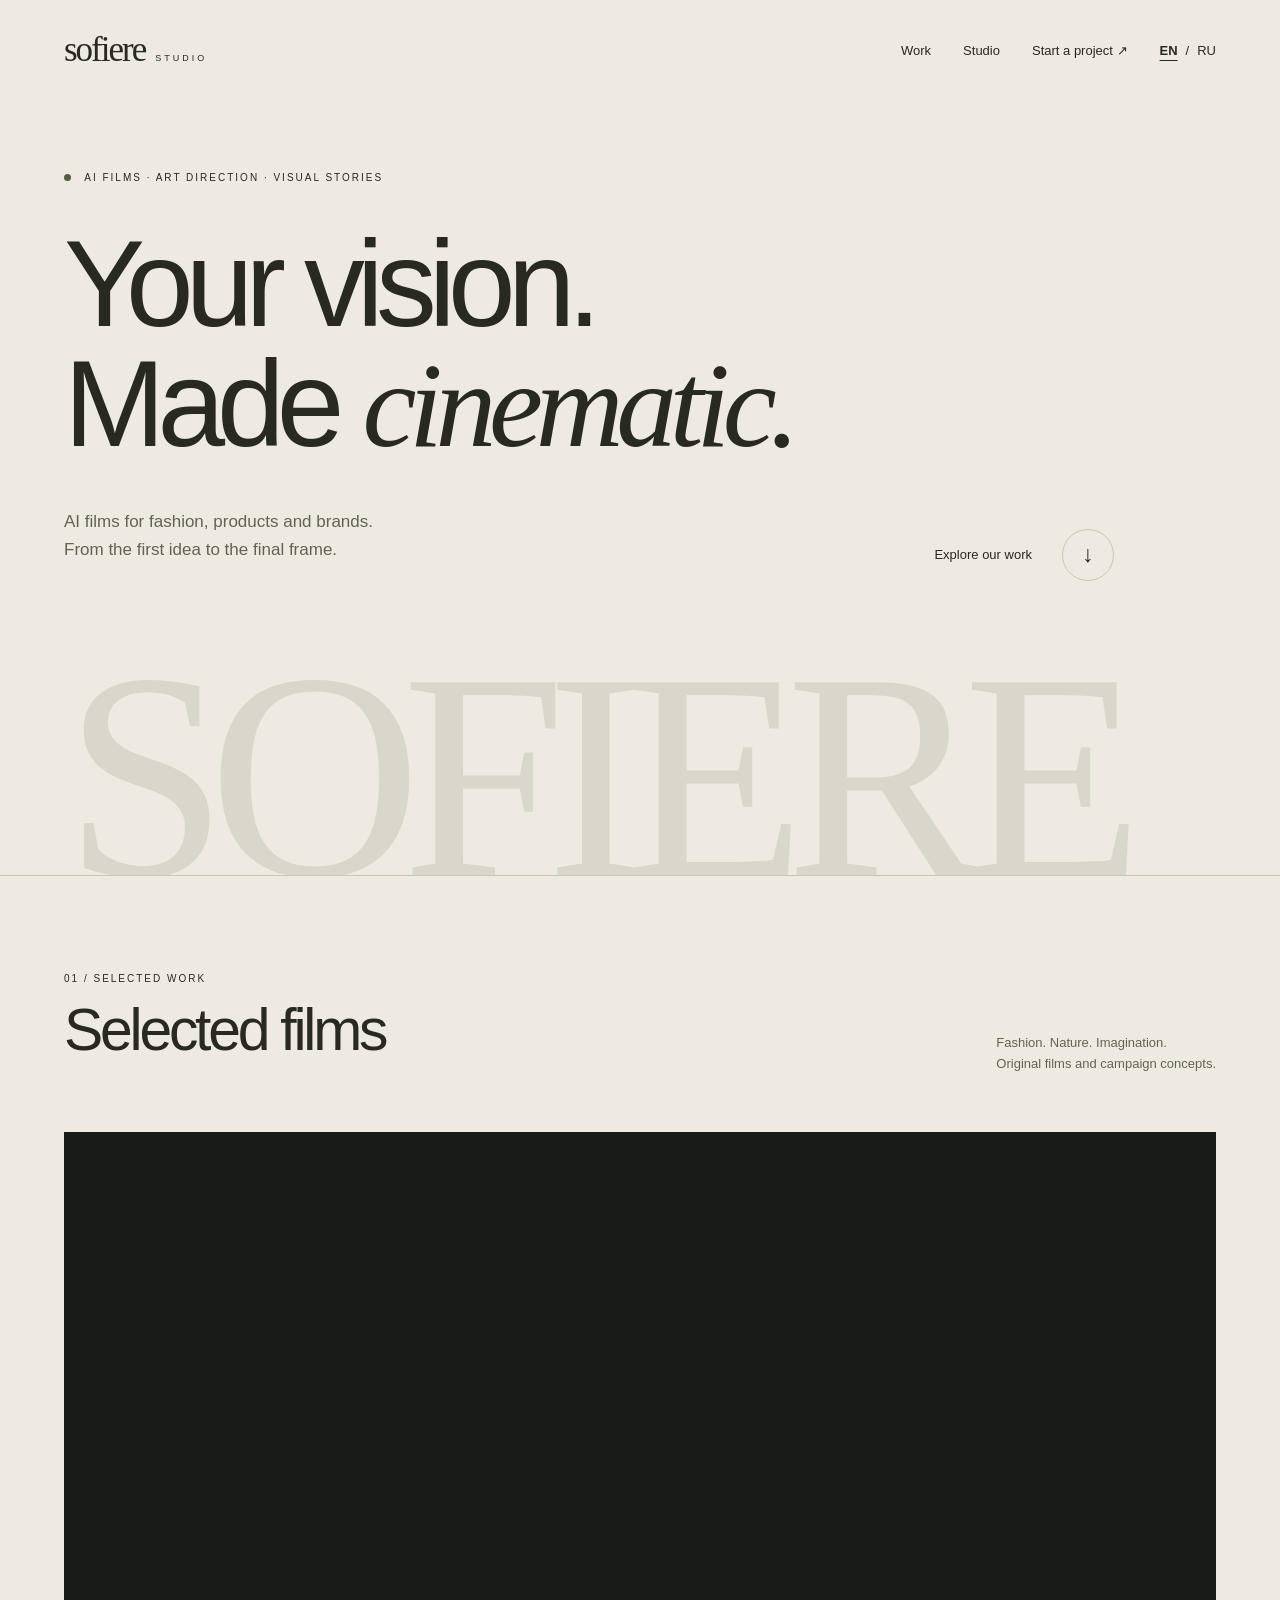
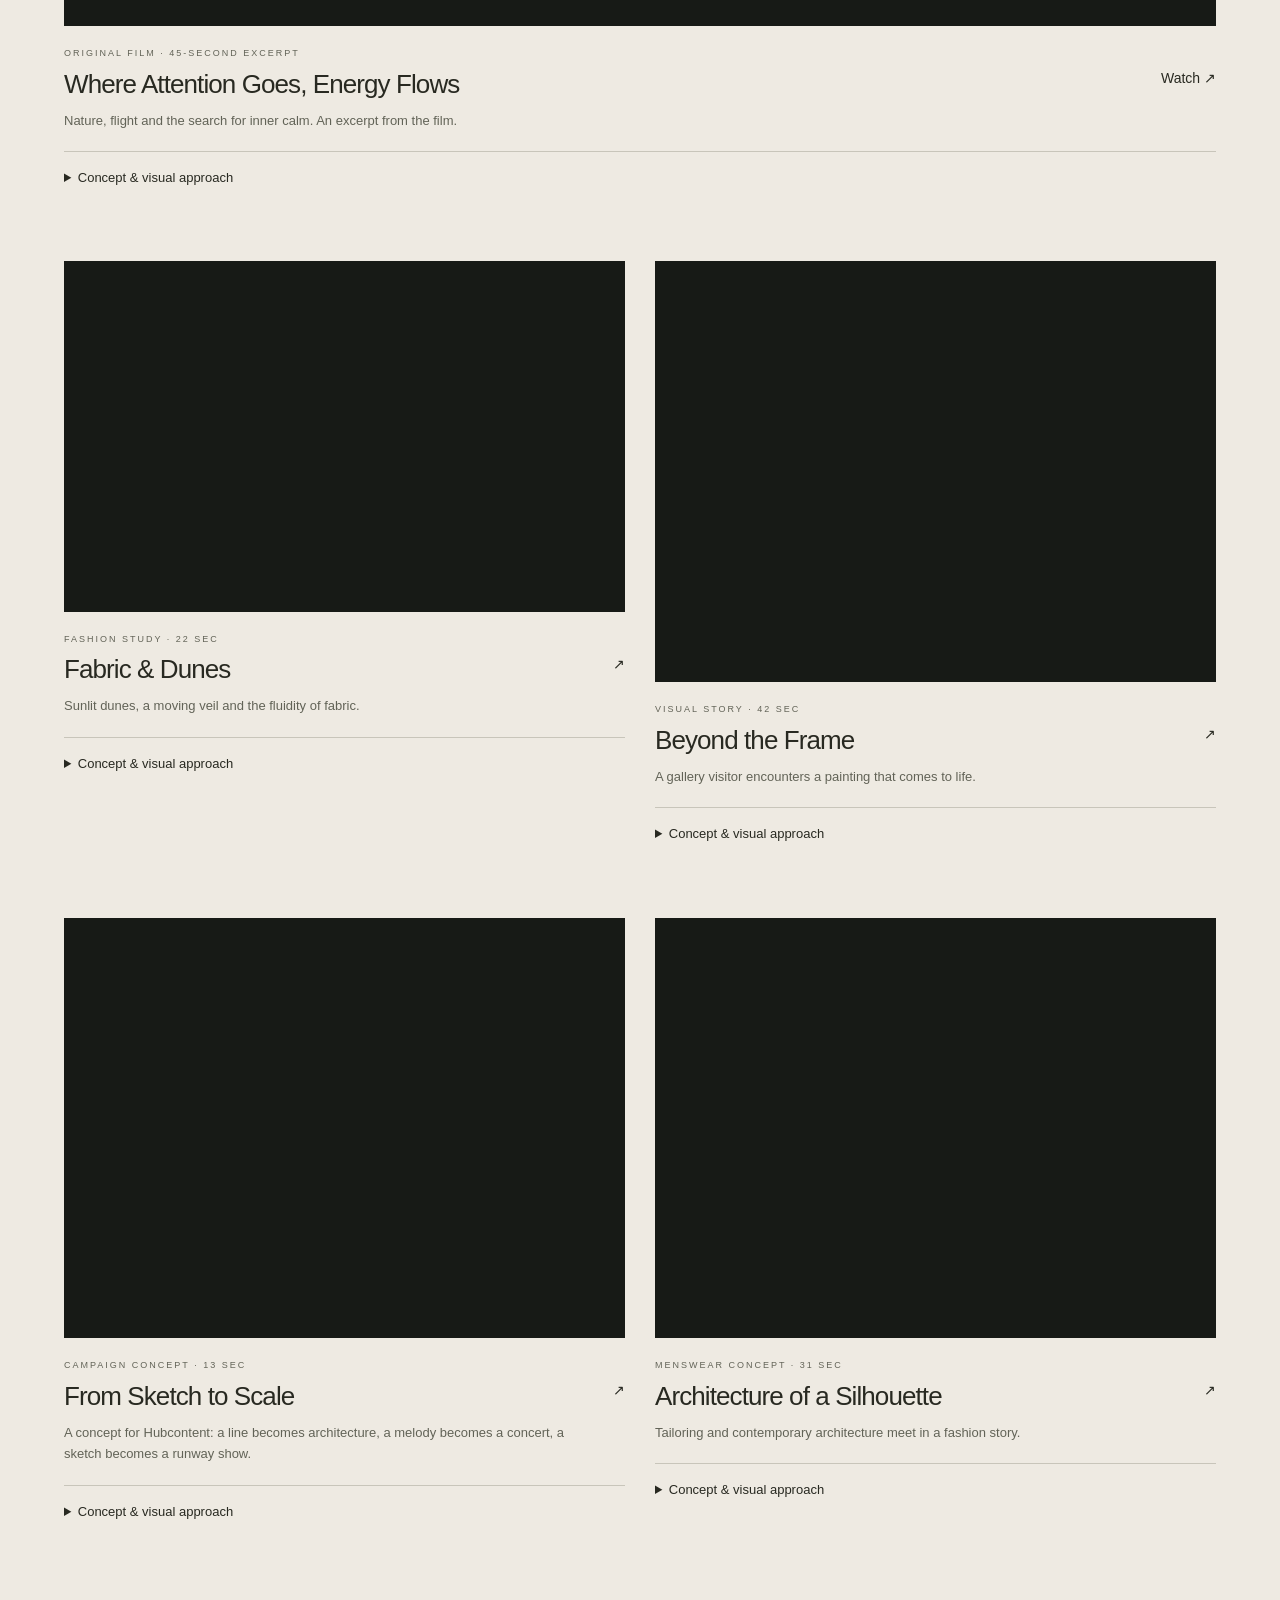
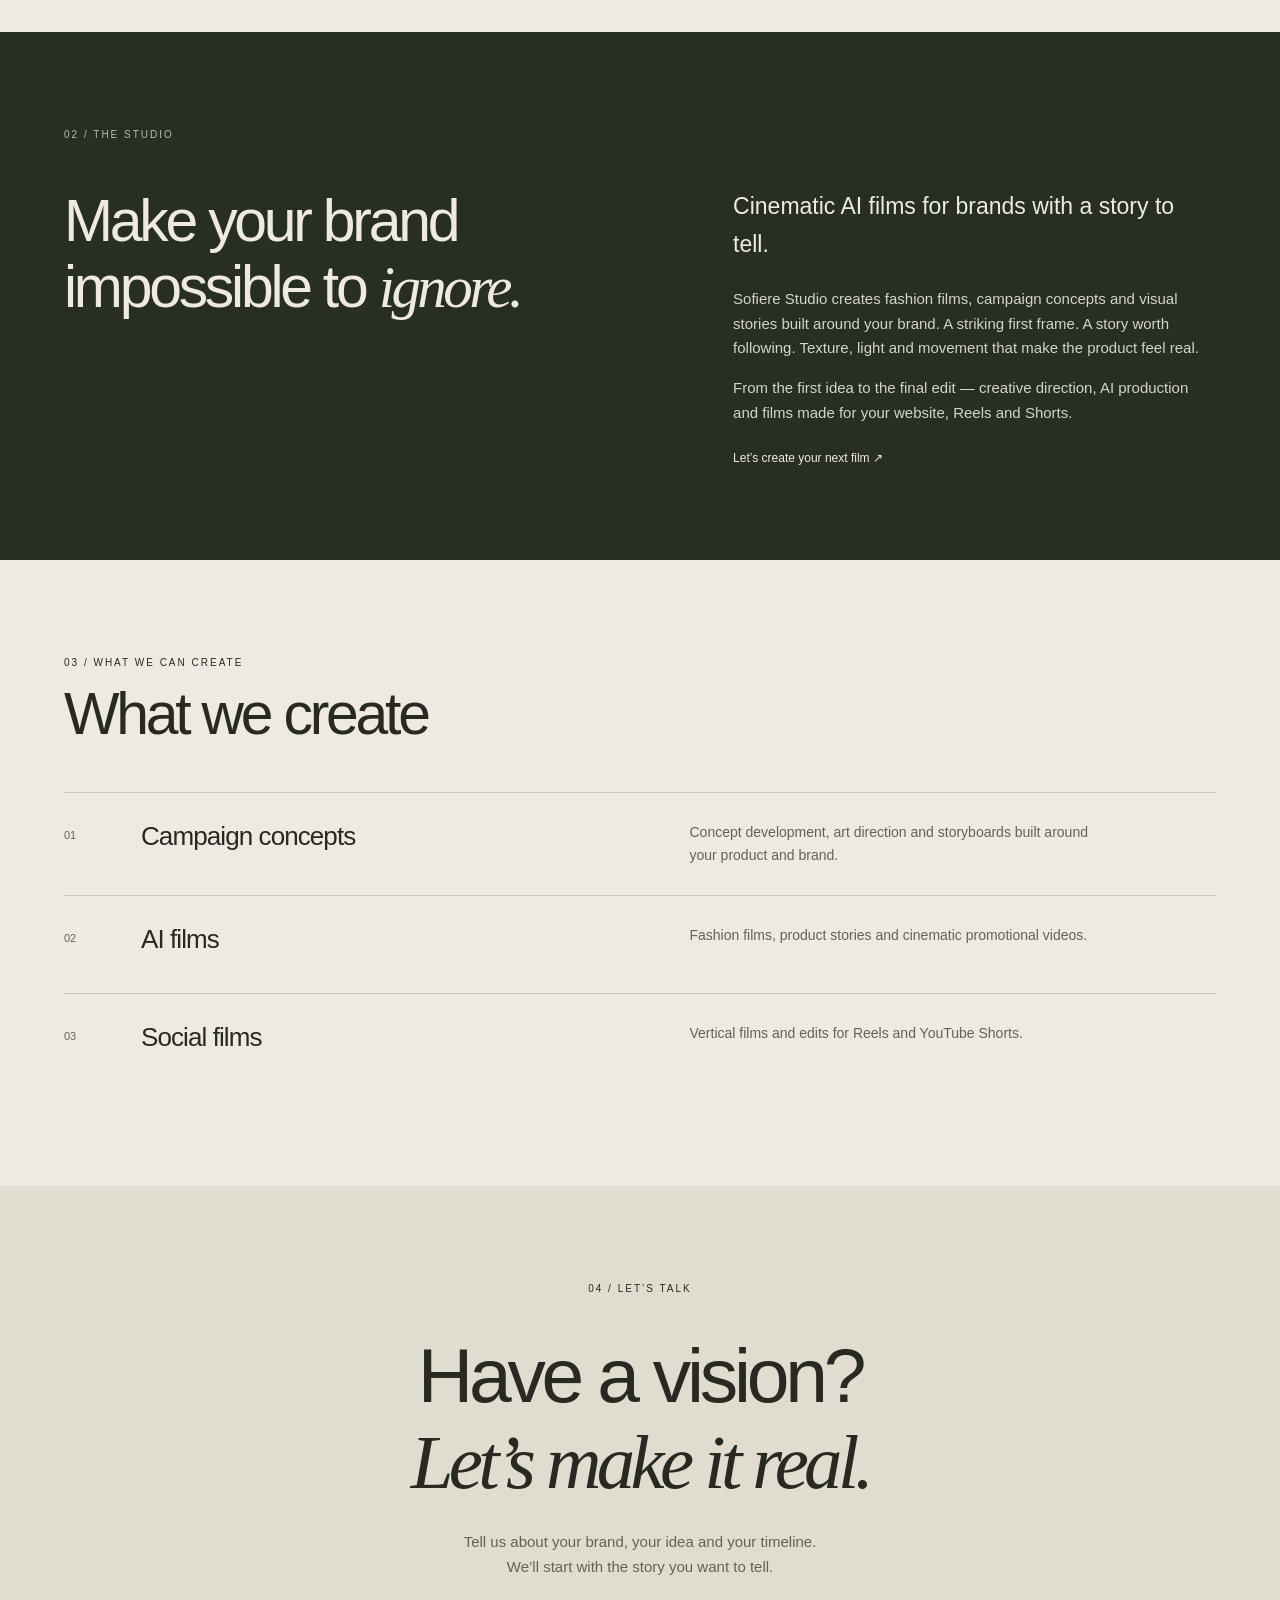
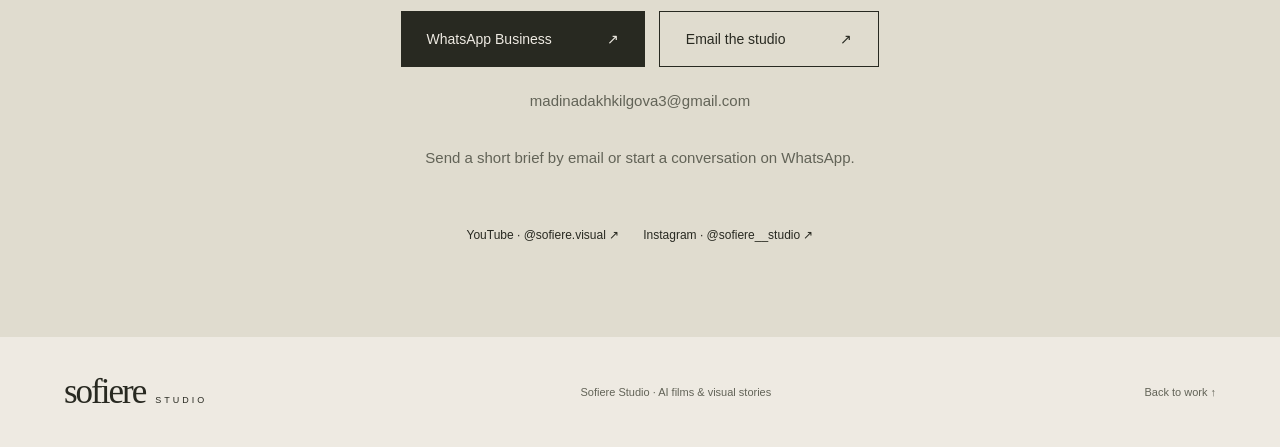
==== index.html @ 7bfdc16a "Simplify WhatsApp inquiry and remove visible phone number" ====
<!doctype html>
<html lang="en">
<head>
<meta charset="utf-8">
<meta name="viewport" content="width=device-width, initial-scale=1">
<link rel="canonical" href="https://madina-di.github.io/sofiere-studio/">
<meta property="og:type" content="website">
<meta property="og:locale" content="en_US">
<meta property="og:title" content="Sofiere Studio — AI films &amp; visual stories">
<meta property="og:description" content="Sofiere Studio creates cinematic AI films, fashion stories and campaign concepts. Explore our work and start a project.">
<meta property="og:url" content="https://madina-di.github.io/sofiere-studio/">
<meta name="theme-color" content="#eeeae2">
<meta name="description" content="Sofiere Studio — cinematic AI films, fashion stories and campaign concepts. From creative direction to the final edit.">
<title>Sofiere Studio — AI films & visual stories</title>
<link rel="stylesheet" href="styles.css">
<script src="site.js" defer></script>
<link rel="alternate" hreflang="en" href="https://madina-di.github.io/sofiere-studio/">
<link rel="alternate" hreflang="ru" href="https://madina-di.github.io/sofiere-studio/ru.html">
<link rel="alternate" hreflang="x-default" href="https://madina-di.github.io/sofiere-studio/">
</head>
<body>
<a class="skip" href="#work">Skip to work</a>
<header class="header">
<a class="brand" href="#" aria-label="Sofiere Studio — home">sofiere<span>STUDIO</span></a>
<nav aria-label="Main navigation"><a href="#work">Work</a><a href="#about">Studio</a><a href="#contact">Start a project <span aria-hidden="true">↗</span></a><span class="language-switch" role="group" aria-label="Language"><a href="./" lang="en" hreflang="en" aria-current="page">EN</a><span aria-hidden="true">/</span><a href="ru.html" lang="ru" hreflang="ru">RU</a></span></nav>
</header>
<main>
<section class="hero" aria-labelledby="hero-title">
<div class="eyebrow"><span class="dot"></span> AI FILMS · ART DIRECTION · VISUAL STORIES</div>
<h1 id="hero-title">Your vision.<br>Made <em>cinematic.</em></h1>
<div class="hero-bottom"><p>AI films for fashion, products and brands.<br>From the first idea to the final frame.</p><a class="round-link" href="#work">Explore our work <span aria-hidden="true">↓</span></a></div>
<div class="hero-word" aria-hidden="true">SOFIERE</div>
</section>
<section class="work section" id="work" aria-labelledby="work-title">
<div class="section-head"><div><p class="eyebrow">01 / SELECTED WORK</p><h2 id="work-title">Selected films</h2></div><p>Fashion. Nature. Imagination.<br>Original films and campaign concepts.</p></div>
<div class="projects">
<article class="project wide">
<div class="video-slot landscape"><iframe title="Where Attention Goes, Energy Flows — 45-second excerpt" data-src="https://drive.google.com/file/d/15fPdNDdxwolvnUrXeHEkKWXbFPYJ5zzj/preview" allow="fullscreen" allowfullscreen loading="lazy"></iframe></div>
<div class="project-caption"><div><p class="eyebrow">ORIGINAL FILM · 45-SECOND EXCERPT</p><h3>Where Attention Goes, Energy Flows</h3></div><a href="https://drive.google.com/file/d/15fPdNDdxwolvnUrXeHEkKWXbFPYJ5zzj/view" target="_blank" rel="noopener noreferrer" aria-label="Watch the film excerpt on Google Drive">Watch ↗</a></div>
<p class="project-note">Nature, flight and the search for inner calm. An excerpt from the film.</p>
<details class="case-details"><summary>Concept &amp; visual approach</summary><dl><dt>Concept</dt><dd>A story about how finding inner calm changes the way we experience the world.</dd><dt>Visual approach</dt><dd>A lake and forest give way to an airplane scene. Natural light and soft haze set the atmosphere of the opening.</dd></dl><p>This selection features a 45-second excerpt.</p></details>
</article>
<article class="project">
<div class="video-slot"><iframe title="Fashion study: fabric and desert" data-src="https://drive.google.com/file/d/1fPMsKR6on-44z8-wyhAOx32XDNRIeHeQ/preview" allow="fullscreen" allowfullscreen loading="lazy"></iframe></div>
<div class="project-caption"><div><p class="eyebrow">FASHION STUDY · 22 SEC</p><h3>Fabric &amp; Dunes</h3></div><a href="https://drive.google.com/file/d/1fPMsKR6on-44z8-wyhAOx32XDNRIeHeQ/view" target="_blank" rel="noopener noreferrer" aria-label="Watch Fabric &amp; Dunes">↗</a></div>
<p class="project-note">Sunlit dunes, a moving veil and the fluidity of fabric.</p>
<details class="case-details"><summary>Concept &amp; visual approach</summary><dl><dt>Concept</dt><dd>A fashion study exploring the relationship between material and landscape.</dd><dt>Visual approach</dt><dd>The veil echoes the contours of the dunes; warm light brings fabric and sand into one palette.</dd></dl><p>Independent fashion concept.</p></details>
</article>
<article class="project">
<div class="video-slot portrait"><iframe title="A painting comes to life — AI film" data-src="https://drive.google.com/file/d/10AS1gJlYO1U7UvFhtcoIw3cdFSu8tVRE/preview" allow="fullscreen" allowfullscreen loading="lazy"></iframe></div>
<div class="project-caption"><div><p class="eyebrow">VISUAL STORY · 42 SEC</p><h3>Beyond the Frame</h3></div><a href="https://drive.google.com/file/d/10AS1gJlYO1U7UvFhtcoIw3cdFSu8tVRE/view" target="_blank" rel="noopener noreferrer" aria-label="Watch Beyond the Frame">↗</a></div>
<p class="project-note">A gallery visitor encounters a painting that comes to life.</p>
<details class="case-details"><summary>Concept &amp; visual approach</summary><dl><dt>Concept</dt><dd>A story exploring the boundary between an image and reality.</dd><dt>Visual approach</dt><dd>A visitor walks through a gallery as the woman in a painting steps beyond its frame.</dd></dl><p>An original visual story.</p></details>
</article>
<article class="project">
<div class="video-slot portrait"><iframe title="Hubcontent — campaign concept" data-src="https://drive.google.com/file/d/1nT2u2JN3-0KtV6RDVpkmLxIn1CIQg9J0/preview" allow="fullscreen" allowfullscreen loading="lazy"></iframe></div>
<div class="project-caption"><div><p class="eyebrow">CAMPAIGN CONCEPT · 13 SEC</p><h3>From Sketch to Scale</h3></div><a href="https://drive.google.com/file/d/1nT2u2JN3-0KtV6RDVpkmLxIn1CIQg9J0/view" target="_blank" rel="noopener noreferrer" aria-label="Watch the Hubcontent concept">↗</a></div>
<p class="project-note">A concept for Hubcontent: a line becomes architecture, a melody becomes a concert, a sketch becomes a runway show.</p>
<details class="case-details"><summary>Concept &amp; visual approach</summary><dl><dt>Concept</dt><dd>Explore the journey from a small idea to its full realization.</dd><dt>Visual approach</dt><dd>Three transformations: sketch to architecture, music to concert, fashion drawing to runway.</dd></dl><p>Independent campaign concept for Hubcontent.</p></details>
</article>
<article class="project">
<div class="video-slot portrait"><iframe title="Architecture of a Silhouette — menswear" data-src="https://drive.google.com/file/d/1wmrqRmByXNF43Utq-34x4s-r09GsbmQm/preview" allow="fullscreen" allowfullscreen loading="lazy"></iframe></div>
<div class="project-caption"><div><p class="eyebrow">MENSWEAR CONCEPT · 31 SEC</p><h3>Architecture of a Silhouette</h3></div><a href="https://drive.google.com/file/d/1wmrqRmByXNF43Utq-34x4s-r09GsbmQm/view" target="_blank" rel="noopener noreferrer" aria-label="Watch Architecture of a Silhouette">↗</a></div>
<p class="project-note">Tailoring and contemporary architecture meet in a fashion story.</p>
<details class="case-details"><summary>Concept &amp; visual approach</summary><dl><dt>Concept</dt><dd>Connect the visual language of menswear with contemporary architecture.</dd><dt>Visual approach</dt><dd>Lines, texture and silhouette connect the initial sketch to the final scene.</dd></dl><p>Independent fashion concept.</p></details>
</article>
</div>
<noscript><p>Enable JavaScript for embedded players, or use the project links to watch each film.</p></noscript>
</section>
<section class="about section" id="about" aria-labelledby="about-title" lang="en">
<p class="eyebrow">02 / THE STUDIO</p>
<div class="about-grid"><h2 id="about-title">Make your brand<br>impossible to <em>ignore.</em></h2><div><p class="large">Cinematic AI films for brands with a story to tell.</p><p>Sofiere Studio creates fashion films, campaign concepts and visual stories built around your brand. A striking first frame. A story worth following. Texture, light and movement that make the product feel real.</p><p>From the first idea to the final edit — creative direction, AI production and films made for your website, Reels and Shorts.</p><a class="social" href="#contact">Let’s create your next film <span aria-hidden="true">↗</span></a></div></div>
</section>
<section class="services section" aria-labelledby="services-title"><p class="eyebrow">03 / WHAT WE CAN CREATE</p><h2 id="services-title">What we create</h2>
<div class="service"><span>01</span><h3>Campaign concepts</h3><p>Concept development, art direction and storyboards built around your product and brand.</p></div>
<div class="service"><span>02</span><h3>AI films</h3><p>Fashion films, product stories and cinematic promotional videos.</p></div>
<div class="service"><span>03</span><h3>Social films</h3><p>Vertical films and edits for Reels and YouTube Shorts.</p></div>
</section>
<section class="contact section" id="contact" aria-labelledby="contact-title"><p class="eyebrow">04 / LET’S TALK</p><h2 id="contact-title">Have a vision?<br><em>Let’s make it real.</em></h2><p>Tell us about your brand, your idea and your timeline.<br>We’ll start with the story you want to tell.</p><div class="contact-actions"><a class="button" href="https://wa.me/19162250794?text=Hello%20Madina!%20I%E2%80%99d%20like%20to%20discuss%20AI-powered%20visual%20content%20for%20brand%20marketing%2C%20including%20campaign%20imagery%20and%20video." target="_blank" rel="noopener noreferrer">WhatsApp Business <span aria-hidden="true">↗</span></a><a class="button email-button" href="mailto:madinadakhkilgova3@gmail.com?subject=A%20project%20for%20Sofiere%20Studio&amp;body=Hello%20Sofiere%20Studio!%0A%0ABrand%20%2F%20product%3A%0AProject%20goal%3A%0AWhere%20the%20film%20will%20appear%3A%0ALength%20and%20format%3A%0ATimeline%3A%0ABudget%20range%3A%0AReferences%3A%0A%0AMy%20name%20and%20preferred%20contact%3A">Email the studio <span aria-hidden="true">↗</span></a></div><p class="contact-email"><a href="mailto:madinadakhkilgova3@gmail.com">madinadakhkilgova3@gmail.com</a></p><p class="contact-hint">Send a short brief by email or start a conversation on WhatsApp.</p><div class="contact-socials" role="group" aria-label="Sofiere Studio social channels" style="display:flex;justify-content:center;gap:24px;flex-wrap:wrap"><a class="social" href="https://www.youtube.com/@sofiere.visual" target="_blank" rel="noopener noreferrer" aria-label="YouTube Sofiere Studio — opens in a new tab">YouTube · @sofiere.visual ↗</a><a class="social" href="https://www.instagram.com/sofiere__studio/" target="_blank" rel="noopener noreferrer" aria-label="Instagram Sofiere Studio — opens in a new tab">Instagram · @sofiere__studio ↗</a></div></section>
</main><footer><a class="brand" href="#">sofiere<span>STUDIO</span></a><p>Sofiere Studio · AI films &amp; visual stories</p><a href="#work">Back to work ↑</a></footer>
</body></html>
---- styles.css ----
:root{--paper:#eeeae2;--ink:#282921;--muted:#626357;--line:#c8c5ba;--accent:#525e43}*{box-sizing:border-box}html{scroll-behavior:smooth;scroll-padding-top:30px}body{margin:0;background:var(--paper);color:var(--ink);font-family:Arial,Helvetica,sans-serif;-webkit-font-smoothing:antialiased}a{color:inherit;text-decoration:none}a:hover{text-decoration:underline;text-underline-offset:5px}a:focus-visible{outline:3px solid var(--accent);outline-offset:6px}.skip{position:absolute;left:20px;top:-80px;background:var(--paper);padding:16px;z-index:10}.skip:focus{top:10px}.header,footer{display:flex;align-items:center;justify-content:space-between;padding:30px 5vw;gap:30px}.brand{display:inline-flex;align-items:baseline;gap:10px;font-family:Georgia,serif;font-size:35px;letter-spacing:-2px}.brand span{font-family:Arial,sans-serif;font-size:9px;letter-spacing:3px}nav{display:flex;gap:32px;font-size:13px}.hero{padding:70px 5vw 0;overflow:hidden;border-bottom:1px solid var(--line)}.eyebrow{font-size:10px;line-height:1.6;letter-spacing:2px;font-weight:500}.dot{display:inline-block;width:7px;height:7px;border-radius:50%;background:var(--accent);margin-right:9px}h1,h2,h3,p{margin-top:0}h1{font-weight:400;font-size:clamp(64px,9.5vw,150px);line-height:.99;letter-spacing:-.065em;margin:38px 0 42px}em{font-family:Georgia,'Times New Roman',serif;font-weight:400;letter-spacing:-.06em}p{line-height:1.65}.hero-bottom{display:flex;justify-content:space-between;align-items:end;gap:24px;max-width:1050px}.hero-bottom p{font-size:17px;color:var(--muted)}.round-link{display:flex;align-items:center;gap:30px;font-size:13px}.round-link span{display:grid;place-items:center;border:1px solid var(--line);border-radius:50%;width:52px;height:52px;font-size:23px}.hero-word{font-family:Georgia,serif;font-size:23vw;line-height:.85;letter-spacing:-.065em;color:#d9d6cc;margin:70px 0 -2vw;white-space:nowrap}.section{padding:95px 5vw}.section-head{display:flex;justify-content:space-between;gap:30px;align-items:end;margin-bottom:45px}.section-head p:last-child{font-size:13px;color:var(--muted)}h2{font-size:clamp(35px,4.6vw,70px);font-weight:400;letter-spacing:-.055em;line-height:1.12;margin-bottom:24px}.projects{display:grid;grid-template-columns:1fr 1fr;gap:58px 30px}.wide{grid-column:1/-1}.video-slot{aspect-ratio:16/10;background:#171a16;overflow:hidden}.video-slot.landscape{aspect-ratio:21/9}.video-slot.portrait{aspect-ratio:4/3}iframe{border:0;width:100%;height:100%;display:block}.project-caption{display:flex;justify-content:space-between;align-items:center;gap:18px;margin-top:20px}.project-caption .eyebrow{color:var(--muted);font-size:9px;margin-bottom:8px}h3{font-weight:400;font-size:26px;letter-spacing:-.035em;margin-bottom:10px}.project-caption>a{font-size:14px;flex-shrink:0}.project-note{font-size:13px;max-width:540px;color:var(--muted);margin-bottom:0}.about{background:#292e25;color:var(--paper)}.about>.eyebrow{color:#b7beab;margin-bottom:45px}.about-grid{display:grid;grid-template-columns:1.2fr 1fr;gap:7vw}.about-grid p{font-size:15px;color:#d2d5c9;max-width:480px}.about-grid p.large{font-size:23px;color:var(--paper)}.services h2{margin-bottom:45px}.service{display:grid;grid-template-columns:55px 1fr 1fr;gap:22px;border-top:1px solid var(--line);padding:28px 0}.service>span{font-size:11px;color:var(--muted);padding-top:8px}.service p{font-size:14px;color:var(--muted);max-width:410px;margin:0}.contact{background:#e0dccf;text-align:center}.contact h2{font-size:clamp(42px,6vw,88px);margin-top:35px}.contact>p:not(.eyebrow){color:var(--muted);font-size:15px;margin-bottom:32px}.button{display:inline-flex;gap:55px;align-items:center;padding:19px 26px;background:var(--ink);color:var(--paper);font-size:14px}.social{display:block;font-size:12px;margin-top:25px}footer{padding-top:35px;padding-bottom:35px}footer p,footer>a:last-child{font-size:11px;color:var(--muted);margin:0}@media(min-width:1600px){.header,.section,.hero,footer{padding-left:max(5vw,calc((100vw - 1450px)/2));padding-right:max(5vw,calc((100vw - 1450px)/2))}}@media(max-width:650px){.header{padding:22px 6vw;align-items:start}.brand{font-size:29px}.brand span{font-size:8px;letter-spacing:1.5px}nav{gap:12px;flex-wrap:wrap;justify-content:end;font-size:11px;max-width:180px}.hero{padding:55px 6vw 0}.hero .eyebrow{font-size:8px;letter-spacing:1.2px}h1{font-size:clamp(59px,12vw,78px);margin-top:32px}.hero-bottom{align-items:start;flex-direction:column}.hero-bottom p{font-size:15px}.hero-word{margin-top:55px}.section{padding:60px 6vw}.section-head{display:block;margin-bottom:28px}.projects{grid-template-columns:1fr;gap:36px}.wide{grid-column:auto}.video-slot.landscape{aspect-ratio:16/9}.video-slot.portrait{aspect-ratio:3/4}.project-caption h3{font-size:24px}.about-grid{grid-template-columns:1fr;gap:20px}.service{grid-template-columns:25px 1fr;gap:12px}.service p{grid-column:2}.service h3{font-size:23px}.contact .button{gap:32px}footer{flex-wrap:wrap;padding:28px 6vw;gap:20px}footer p{width:100%;order:3}}@media(prefers-reduced-motion:reduce){html{scroll-behavior:auto}}
/* Compact case notes keep films prominent, with context on demand. */
.case-details{margin-top:20px;border-top:1px solid var(--line);font-size:13px}
.case-details summary{cursor:pointer;padding:16px 0;line-height:1.5}
.case-details summary:focus-visible{outline:3px solid var(--accent);outline-offset:4px}
.case-details dl{display:grid;grid-template-columns:130px 1fr;gap:12px 20px;margin:8px 0 20px;max-width:780px}
.case-details dt{color:var(--ink);font-weight:600}
.case-details dd{margin:0;color:var(--muted);line-height:1.65}
.case-details>p{color:var(--muted);font-size:12px;max-width:780px}
.contact .contact-email{margin:22px 0 10px;font-size:14px;overflow-wrap:anywhere}
.contact .contact-hint{font-size:12px;margin-bottom:18px}
@media(max-width:650px){.case-details dl{grid-template-columns:1fr;gap:6px}.case-details dd{margin-bottom:12px}}

.contact-actions{display:flex;justify-content:center;gap:14px;flex-wrap:wrap}
.email-button{background:transparent;color:var(--ink);border:1px solid var(--ink)}
.contact .contact-phone{margin:24px 0 0;font-size:18px}
@media(max-width:650px){.contact-actions{flex-direction:column;align-items:stretch}.contact-actions .button{justify-content:space-between}}

.language-switch{display:inline-flex;gap:8px;align-items:center;white-space:nowrap}.language-switch [aria-current="page"]{font-weight:700;text-decoration:underline;text-underline-offset:5px}.about a:focus-visible{outline-color:var(--paper)}
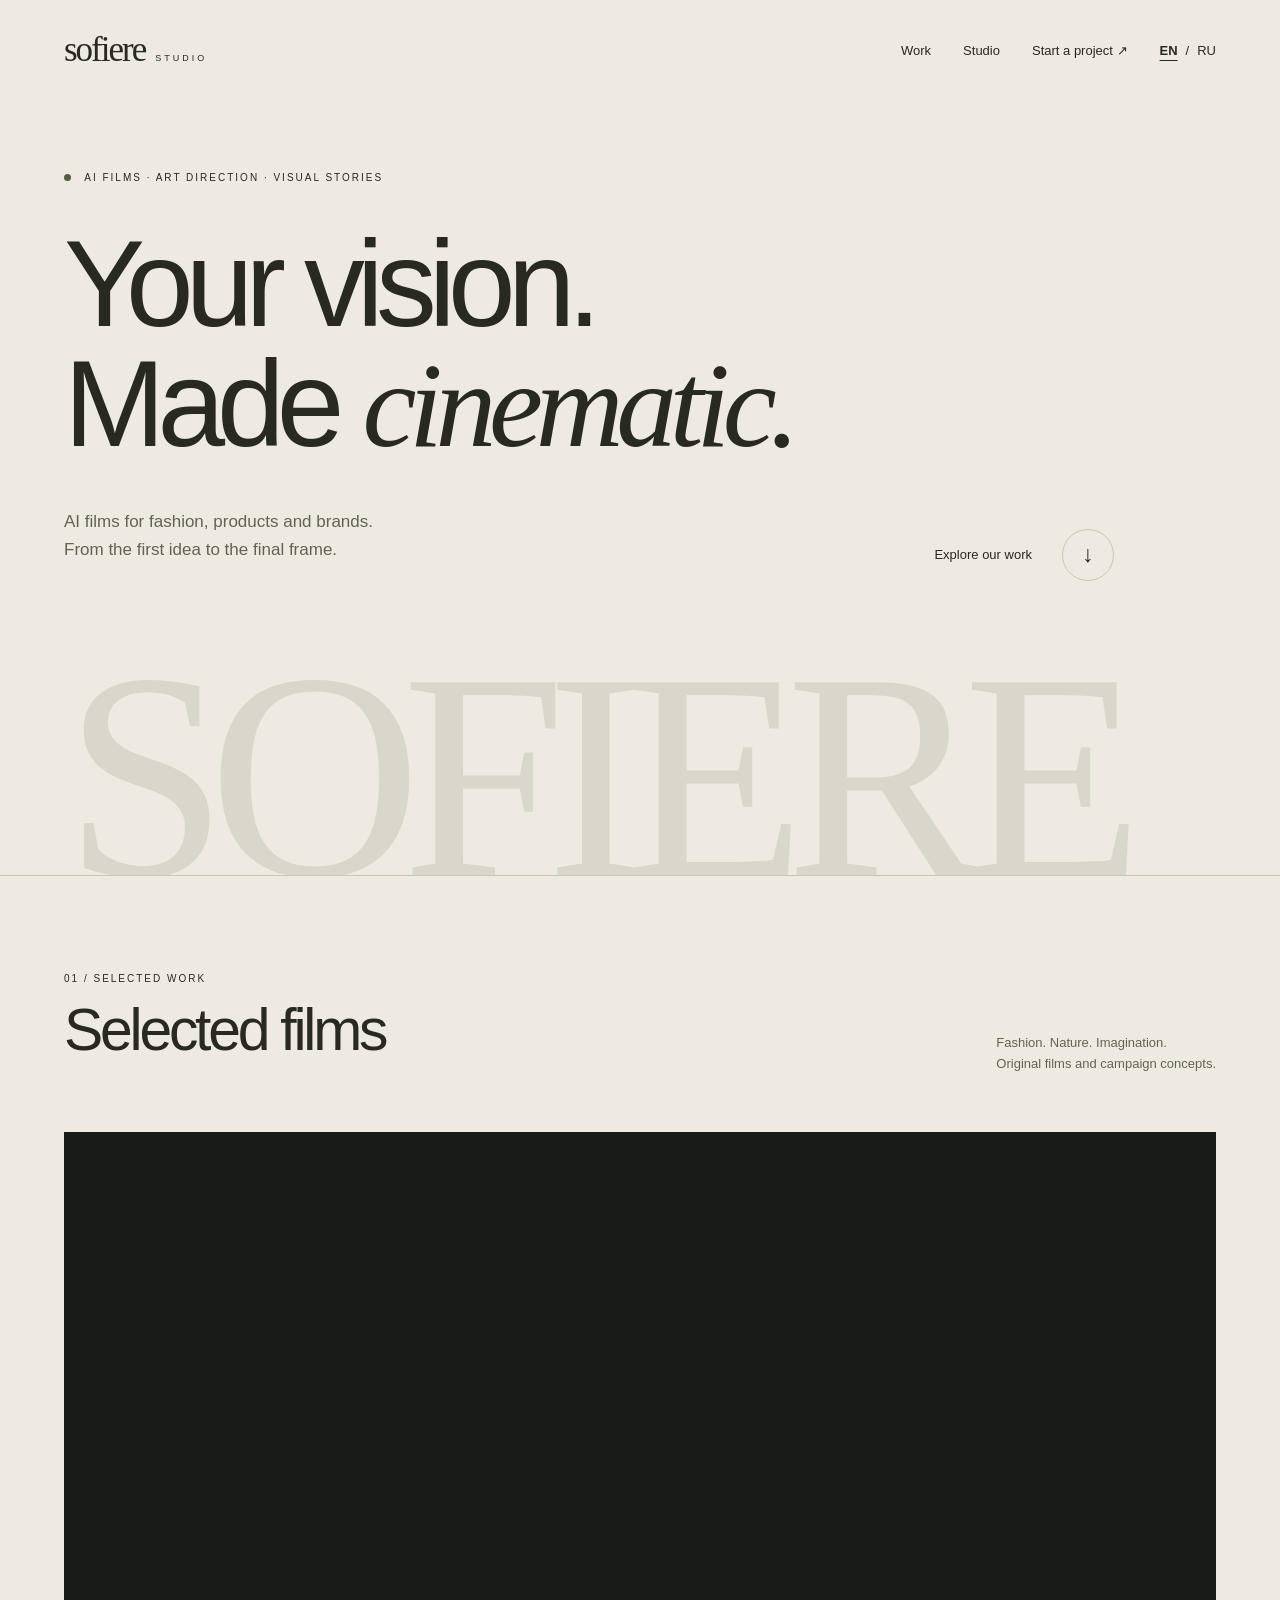
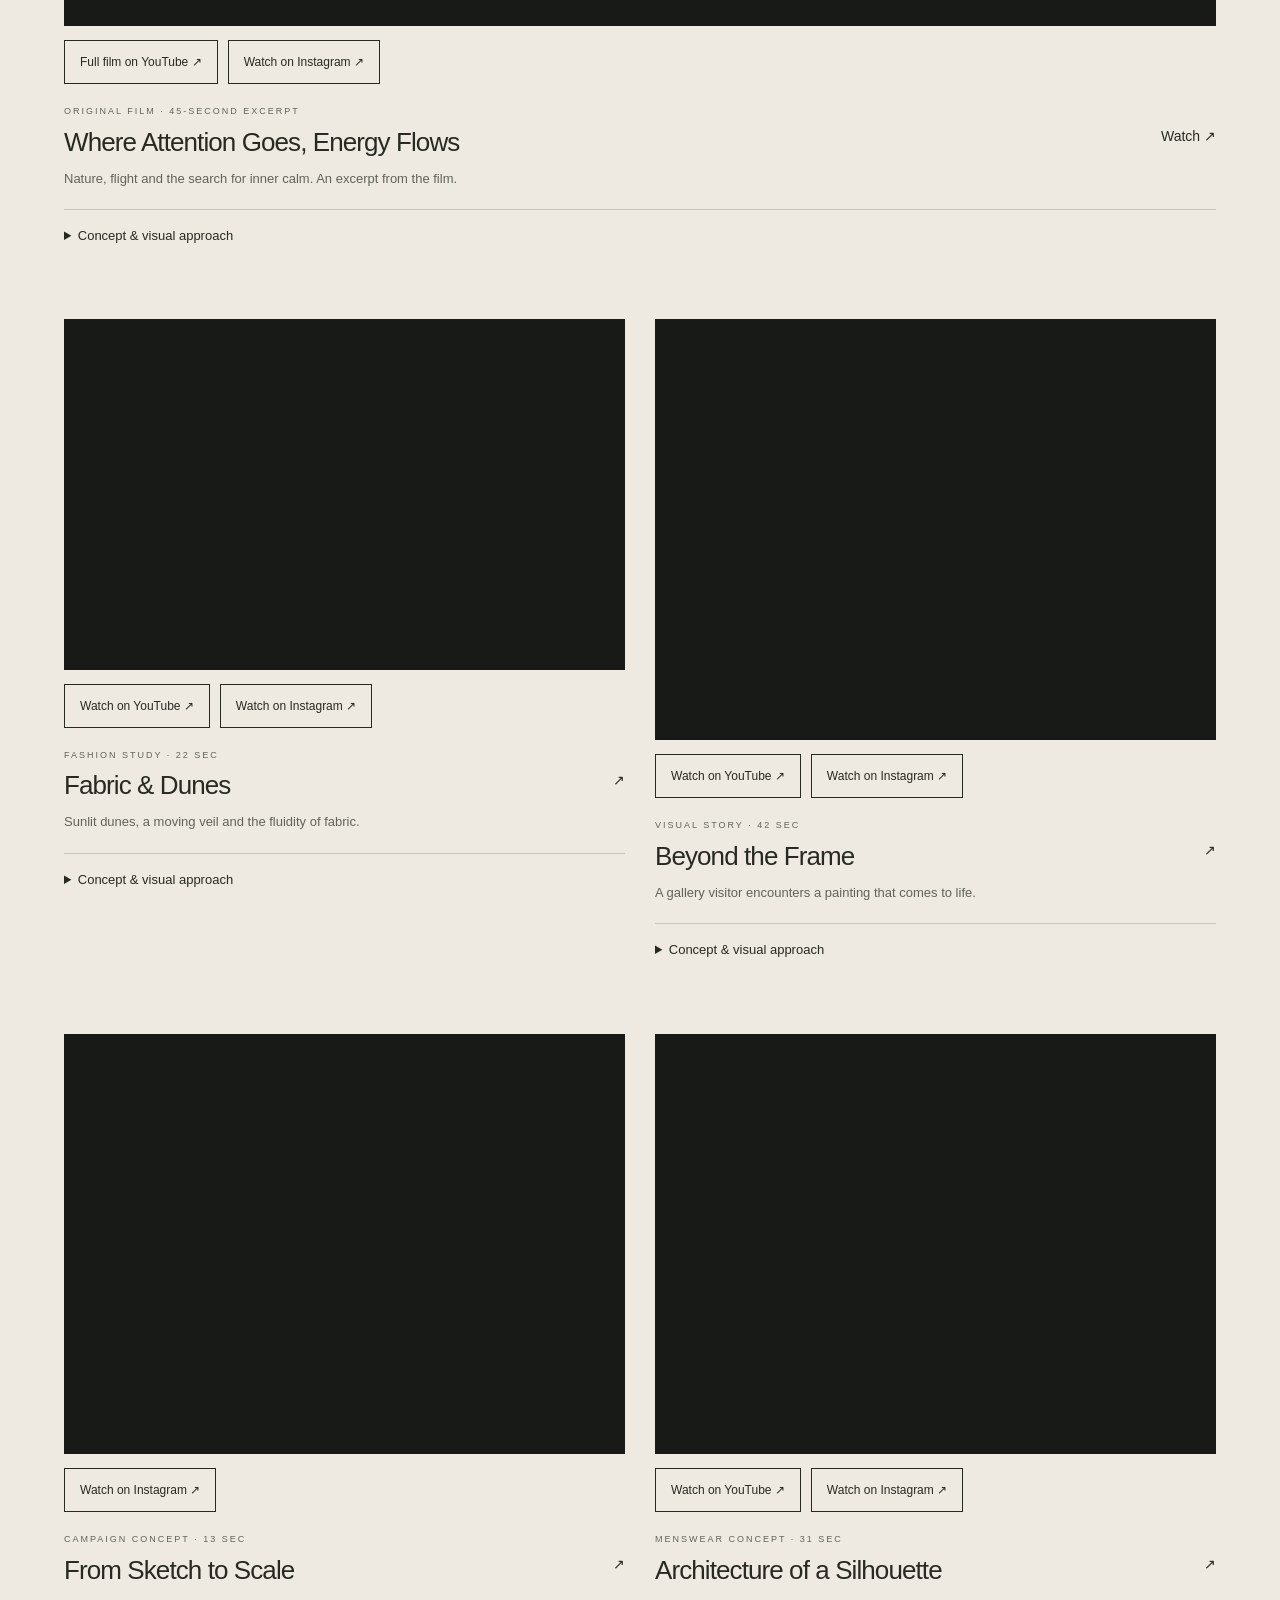
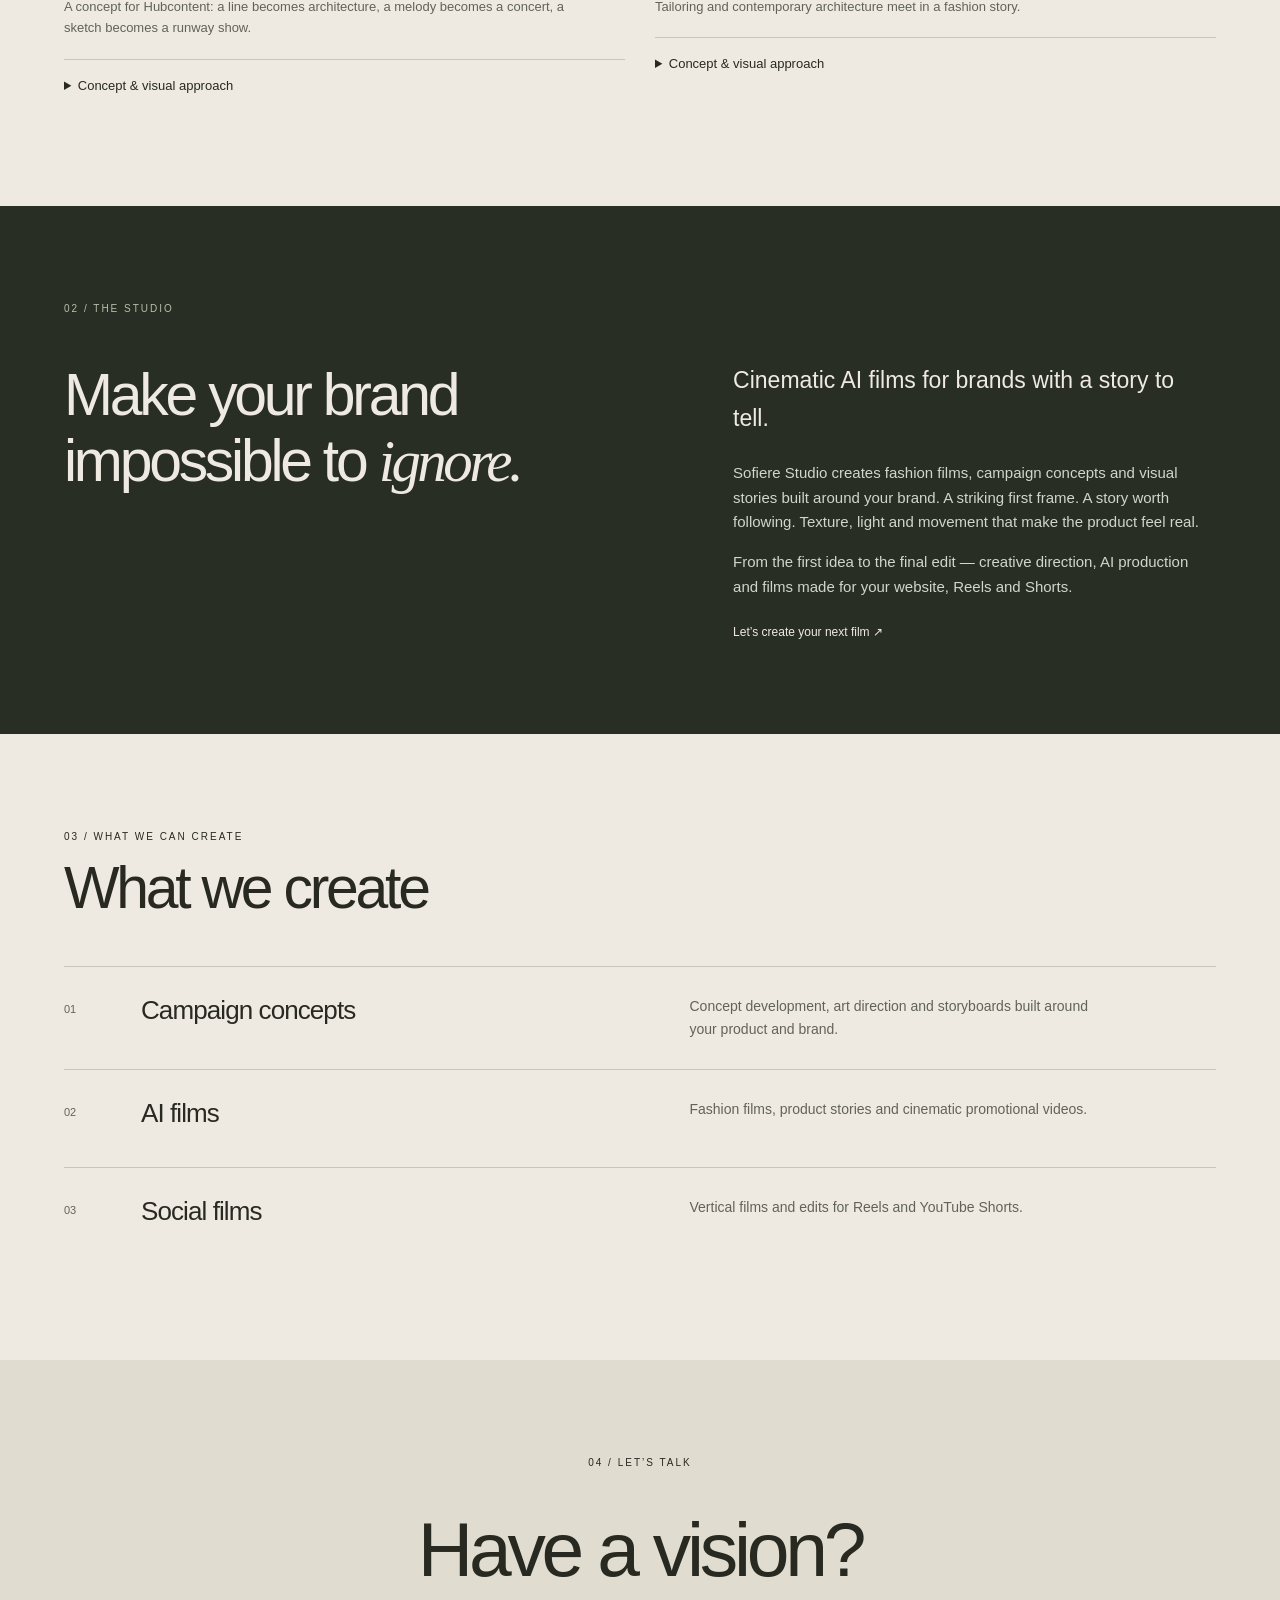
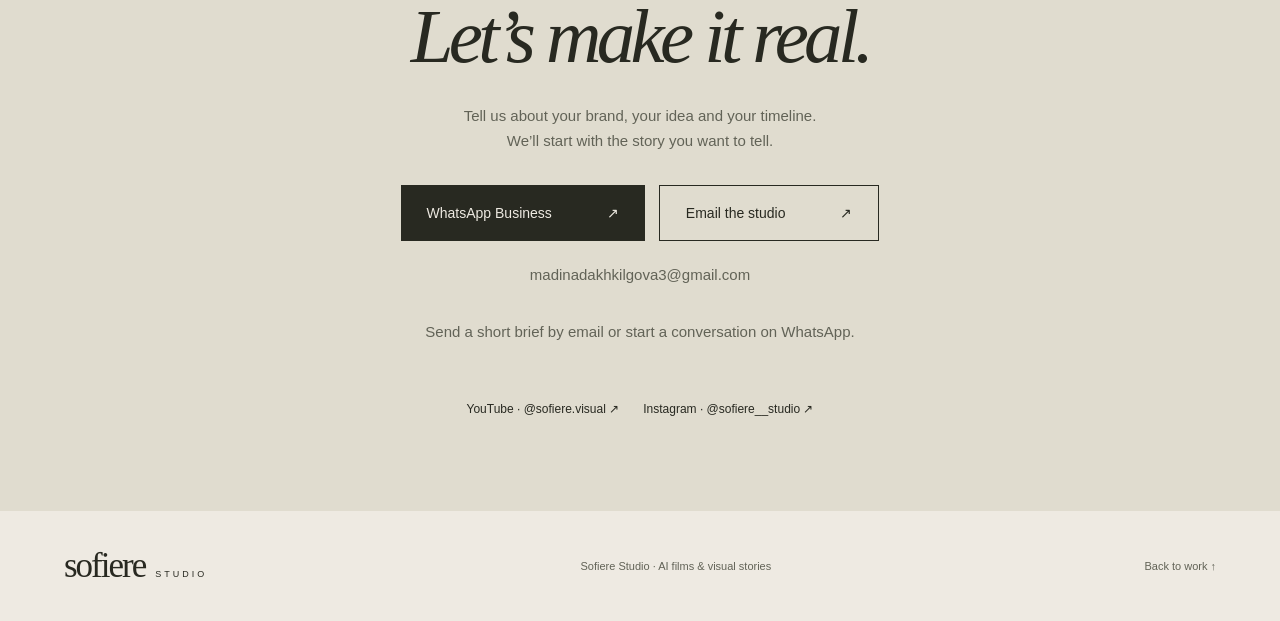
==== commit 8410400c: "Add verified YouTube and Instagram links below each portfolio video" ====
--- a/index.html
+++ b/index.html
@@ -36,30 +36,35 @@
 <div class="projects">
 <article class="project wide">
 <div class="video-slot landscape"><iframe title="Where Attention Goes, Energy Flows — 45-second excerpt" data-src="https://drive.google.com/file/d/15fPdNDdxwolvnUrXeHEkKWXbFPYJ5zzj/preview" allow="fullscreen" allowfullscreen loading="lazy"></iframe></div>
+<div class="project-platforms" role="group" aria-label="Watch on other platforms"><a href="https://www.youtube.com/watch?v=IntckfUGGGo" target="_blank" rel="noopener noreferrer">Full film on YouTube ↗</a><a href="https://www.instagram.com/sofiere__studio/reel/DdEIgihjwY5/" target="_blank" rel="noopener noreferrer">Watch on Instagram ↗</a></div>
 <div class="project-caption"><div><p class="eyebrow">ORIGINAL FILM · 45-SECOND EXCERPT</p><h3>Where Attention Goes, Energy Flows</h3></div><a href="https://drive.google.com/file/d/15fPdNDdxwolvnUrXeHEkKWXbFPYJ5zzj/view" target="_blank" rel="noopener noreferrer" aria-label="Watch the film excerpt on Google Drive">Watch ↗</a></div>
 <p class="project-note">Nature, flight and the search for inner calm. An excerpt from the film.</p>
 <details class="case-details"><summary>Concept &amp; visual approach</summary><dl><dt>Concept</dt><dd>A story about how finding inner calm changes the way we experience the world.</dd><dt>Visual approach</dt><dd>A lake and forest give way to an airplane scene. Natural light and soft haze set the atmosphere of the opening.</dd></dl><p>This selection features a 45-second excerpt.</p></details>
 </article>
 <article class="project">
 <div class="video-slot"><iframe title="Fashion study: fabric and desert" data-src="https://drive.google.com/file/d/1fPMsKR6on-44z8-wyhAOx32XDNRIeHeQ/preview" allow="fullscreen" allowfullscreen loading="lazy"></iframe></div>
+<div class="project-platforms" role="group" aria-label="Watch on other platforms"><a href="https://www.youtube.com/watch?v=qcchLglYKRw" target="_blank" rel="noopener noreferrer">Watch on YouTube ↗</a><a href="https://www.instagram.com/sofiere__studio/reel/Dc65XLCDISu/" target="_blank" rel="noopener noreferrer">Watch on Instagram ↗</a></div>
 <div class="project-caption"><div><p class="eyebrow">FASHION STUDY · 22 SEC</p><h3>Fabric &amp; Dunes</h3></div><a href="https://drive.google.com/file/d/1fPMsKR6on-44z8-wyhAOx32XDNRIeHeQ/view" target="_blank" rel="noopener noreferrer" aria-label="Watch Fabric &amp; Dunes">↗</a></div>
 <p class="project-note">Sunlit dunes, a moving veil and the fluidity of fabric.</p>
 <details class="case-details"><summary>Concept &amp; visual approach</summary><dl><dt>Concept</dt><dd>A fashion study exploring the relationship between material and landscape.</dd><dt>Visual approach</dt><dd>The veil echoes the contours of the dunes; warm light brings fabric and sand into one palette.</dd></dl><p>Independent fashion concept.</p></details>
 </article>
 <article class="project">
 <div class="video-slot portrait"><iframe title="A painting comes to life — AI film" data-src="https://drive.google.com/file/d/10AS1gJlYO1U7UvFhtcoIw3cdFSu8tVRE/preview" allow="fullscreen" allowfullscreen loading="lazy"></iframe></div>
+<div class="project-platforms" role="group" aria-label="Watch on other platforms"><a href="https://www.youtube.com/shorts/wA9WdgPeDB8" target="_blank" rel="noopener noreferrer">Watch on YouTube ↗</a><a href="https://www.instagram.com/sofiere__studio/reel/DdEH7QHDjPo/" target="_blank" rel="noopener noreferrer">Watch on Instagram ↗</a></div>
 <div class="project-caption"><div><p class="eyebrow">VISUAL STORY · 42 SEC</p><h3>Beyond the Frame</h3></div><a href="https://drive.google.com/file/d/10AS1gJlYO1U7UvFhtcoIw3cdFSu8tVRE/view" target="_blank" rel="noopener noreferrer" aria-label="Watch Beyond the Frame">↗</a></div>
 <p class="project-note">A gallery visitor encounters a painting that comes to life.</p>
 <details class="case-details"><summary>Concept &amp; visual approach</summary><dl><dt>Concept</dt><dd>A story exploring the boundary between an image and reality.</dd><dt>Visual approach</dt><dd>A visitor walks through a gallery as the woman in a painting steps beyond its frame.</dd></dl><p>An original visual story.</p></details>
 </article>
 <article class="project">
 <div class="video-slot portrait"><iframe title="Hubcontent — campaign concept" data-src="https://drive.google.com/file/d/1nT2u2JN3-0KtV6RDVpkmLxIn1CIQg9J0/preview" allow="fullscreen" allowfullscreen loading="lazy"></iframe></div>
+<div class="project-platforms" role="group" aria-label="Watch on other platforms"><a href="https://www.instagram.com/sofiere__studio/reel/Dcs50cxDqGP/" target="_blank" rel="noopener noreferrer">Watch on Instagram ↗</a></div>
 <div class="project-caption"><div><p class="eyebrow">CAMPAIGN CONCEPT · 13 SEC</p><h3>From Sketch to Scale</h3></div><a href="https://drive.google.com/file/d/1nT2u2JN3-0KtV6RDVpkmLxIn1CIQg9J0/view" target="_blank" rel="noopener noreferrer" aria-label="Watch the Hubcontent concept">↗</a></div>
 <p class="project-note">A concept for Hubcontent: a line becomes architecture, a melody becomes a concert, a sketch becomes a runway show.</p>
 <details class="case-details"><summary>Concept &amp; visual approach</summary><dl><dt>Concept</dt><dd>Explore the journey from a small idea to its full realization.</dd><dt>Visual approach</dt><dd>Three transformations: sketch to architecture, music to concert, fashion drawing to runway.</dd></dl><p>Independent campaign concept for Hubcontent.</p></details>
 </article>
 <article class="project">
 <div class="video-slot portrait"><iframe title="Architecture of a Silhouette — menswear" data-src="https://drive.google.com/file/d/1wmrqRmByXNF43Utq-34x4s-r09GsbmQm/preview" allow="fullscreen" allowfullscreen loading="lazy"></iframe></div>
+<div class="project-platforms" role="group" aria-label="Watch on other platforms"><a href="https://www.youtube.com/shorts/td2xYuUc9Qc" target="_blank" rel="noopener noreferrer">Watch on YouTube ↗</a><a href="https://www.instagram.com/sofiere__studio/reel/DcmJVKAE9HO/" target="_blank" rel="noopener noreferrer">Watch on Instagram ↗</a></div>
 <div class="project-caption"><div><p class="eyebrow">MENSWEAR CONCEPT · 31 SEC</p><h3>Architecture of a Silhouette</h3></div><a href="https://drive.google.com/file/d/1wmrqRmByXNF43Utq-34x4s-r09GsbmQm/view" target="_blank" rel="noopener noreferrer" aria-label="Watch Architecture of a Silhouette">↗</a></div>
 <p class="project-note">Tailoring and contemporary architecture meet in a fashion story.</p>
 <details class="case-details"><summary>Concept &amp; visual approach</summary><dl><dt>Concept</dt><dd>Connect the visual language of menswear with contemporary architecture.</dd><dt>Visual approach</dt><dd>Lines, texture and silhouette connect the initial sketch to the final scene.</dd></dl><p>Independent fashion concept.</p></details>
--- a/styles.css
+++ b/styles.css
@@ -17,3 +17,8 @@
 @media(max-width:650px){.contact-actions{flex-direction:column;align-items:stretch}.contact-actions .button{justify-content:space-between}}
 
 .language-switch{display:inline-flex;gap:8px;align-items:center;white-space:nowrap}.language-switch [aria-current="page"]{font-weight:700;text-decoration:underline;text-underline-offset:5px}.about a:focus-visible{outline-color:var(--paper)}
+
+/* Direct viewing alternatives remain visible below every embedded film. */
+.project-platforms{display:flex;flex-wrap:wrap;gap:10px;margin-top:14px}
+.project-platforms a{display:inline-flex;align-items:center;min-height:44px;padding:11px 15px;border:1px solid var(--ink);font-size:12px;line-height:1.5}
+.project-platforms a:hover{background:var(--ink);color:var(--paper);text-decoration:none}
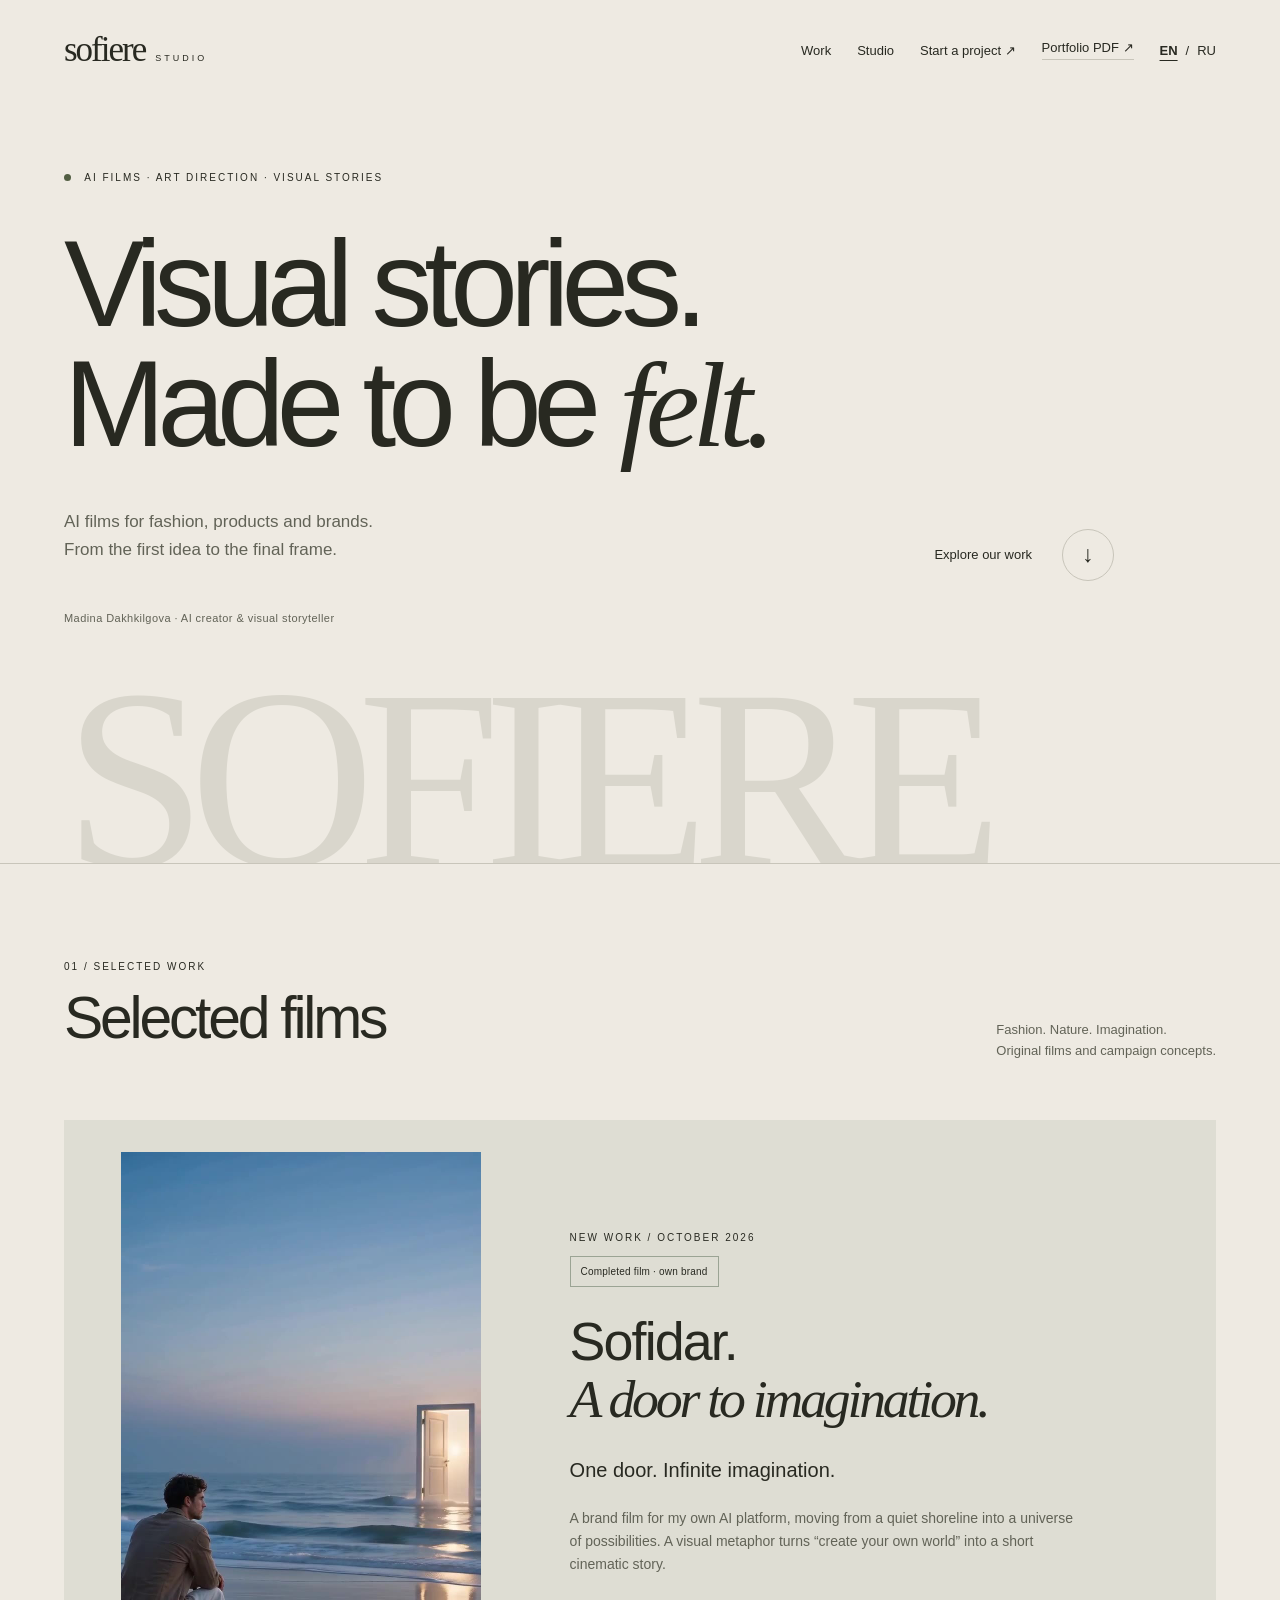
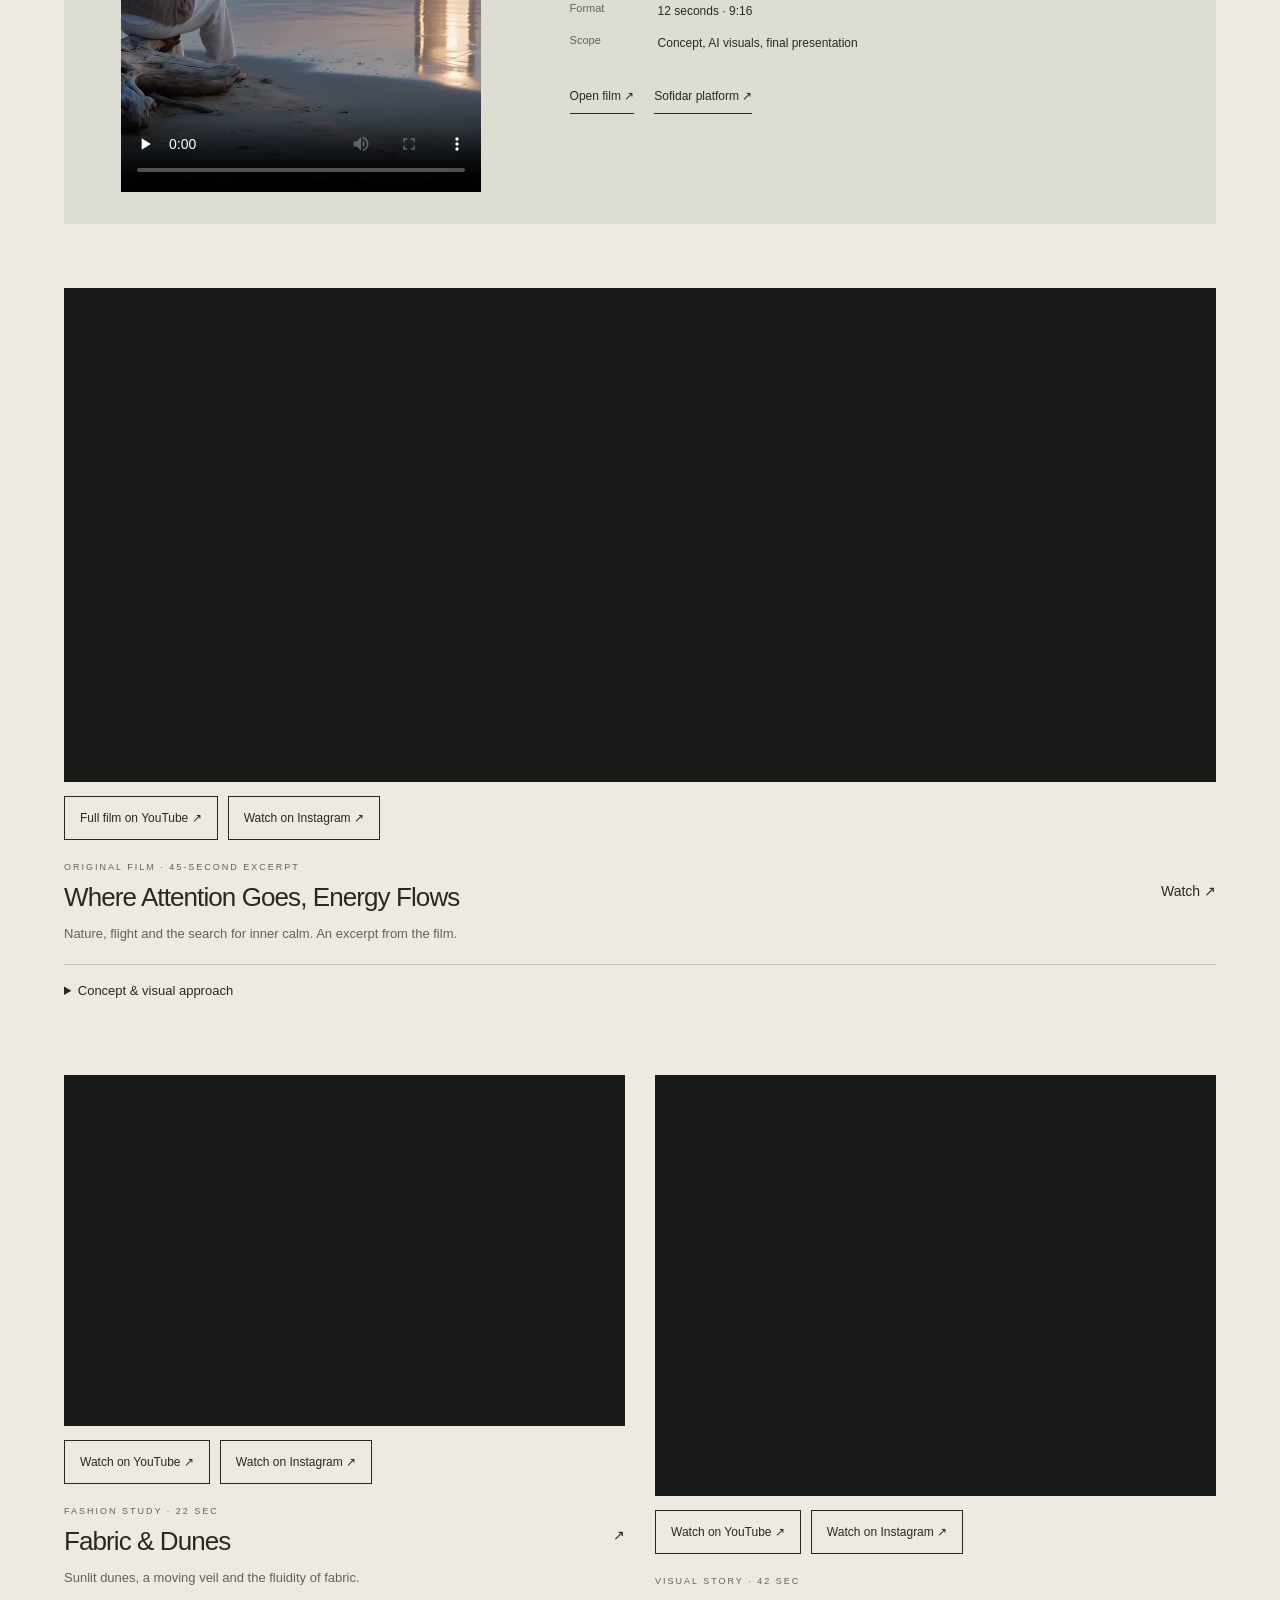
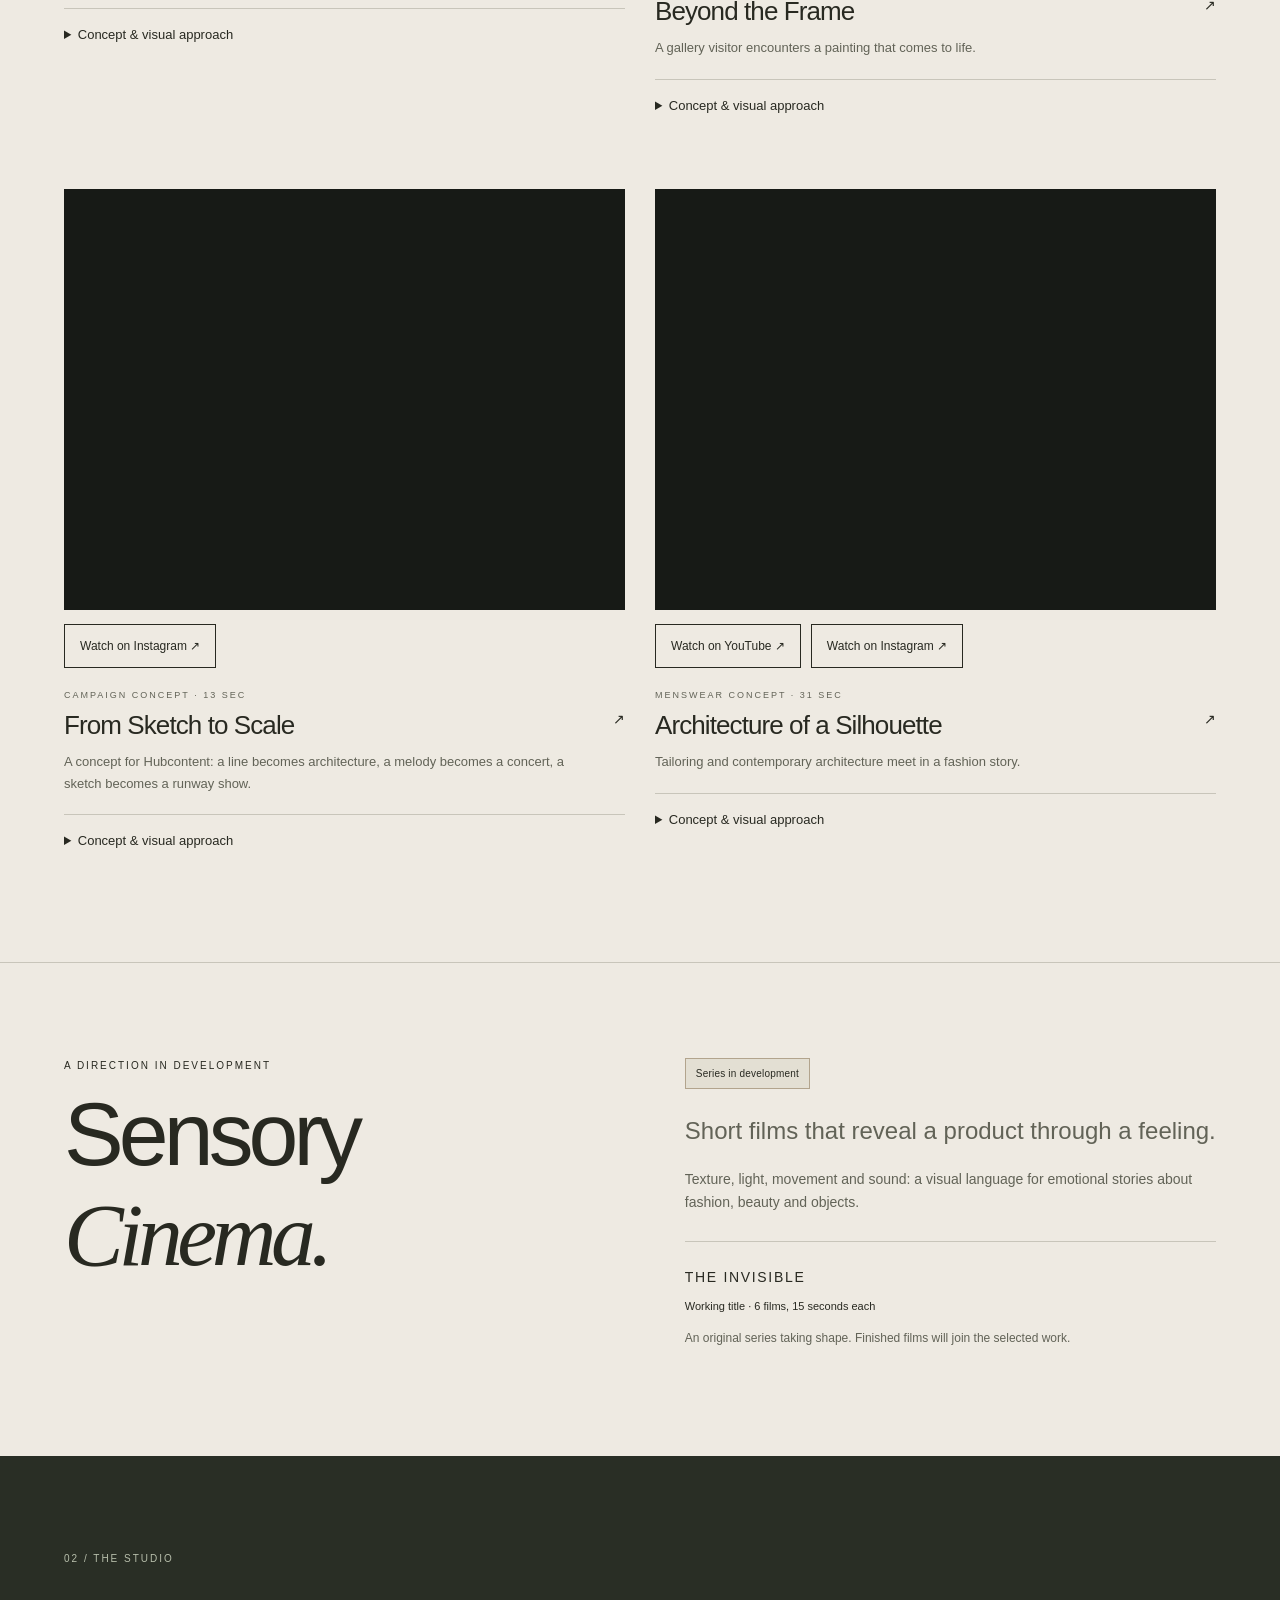
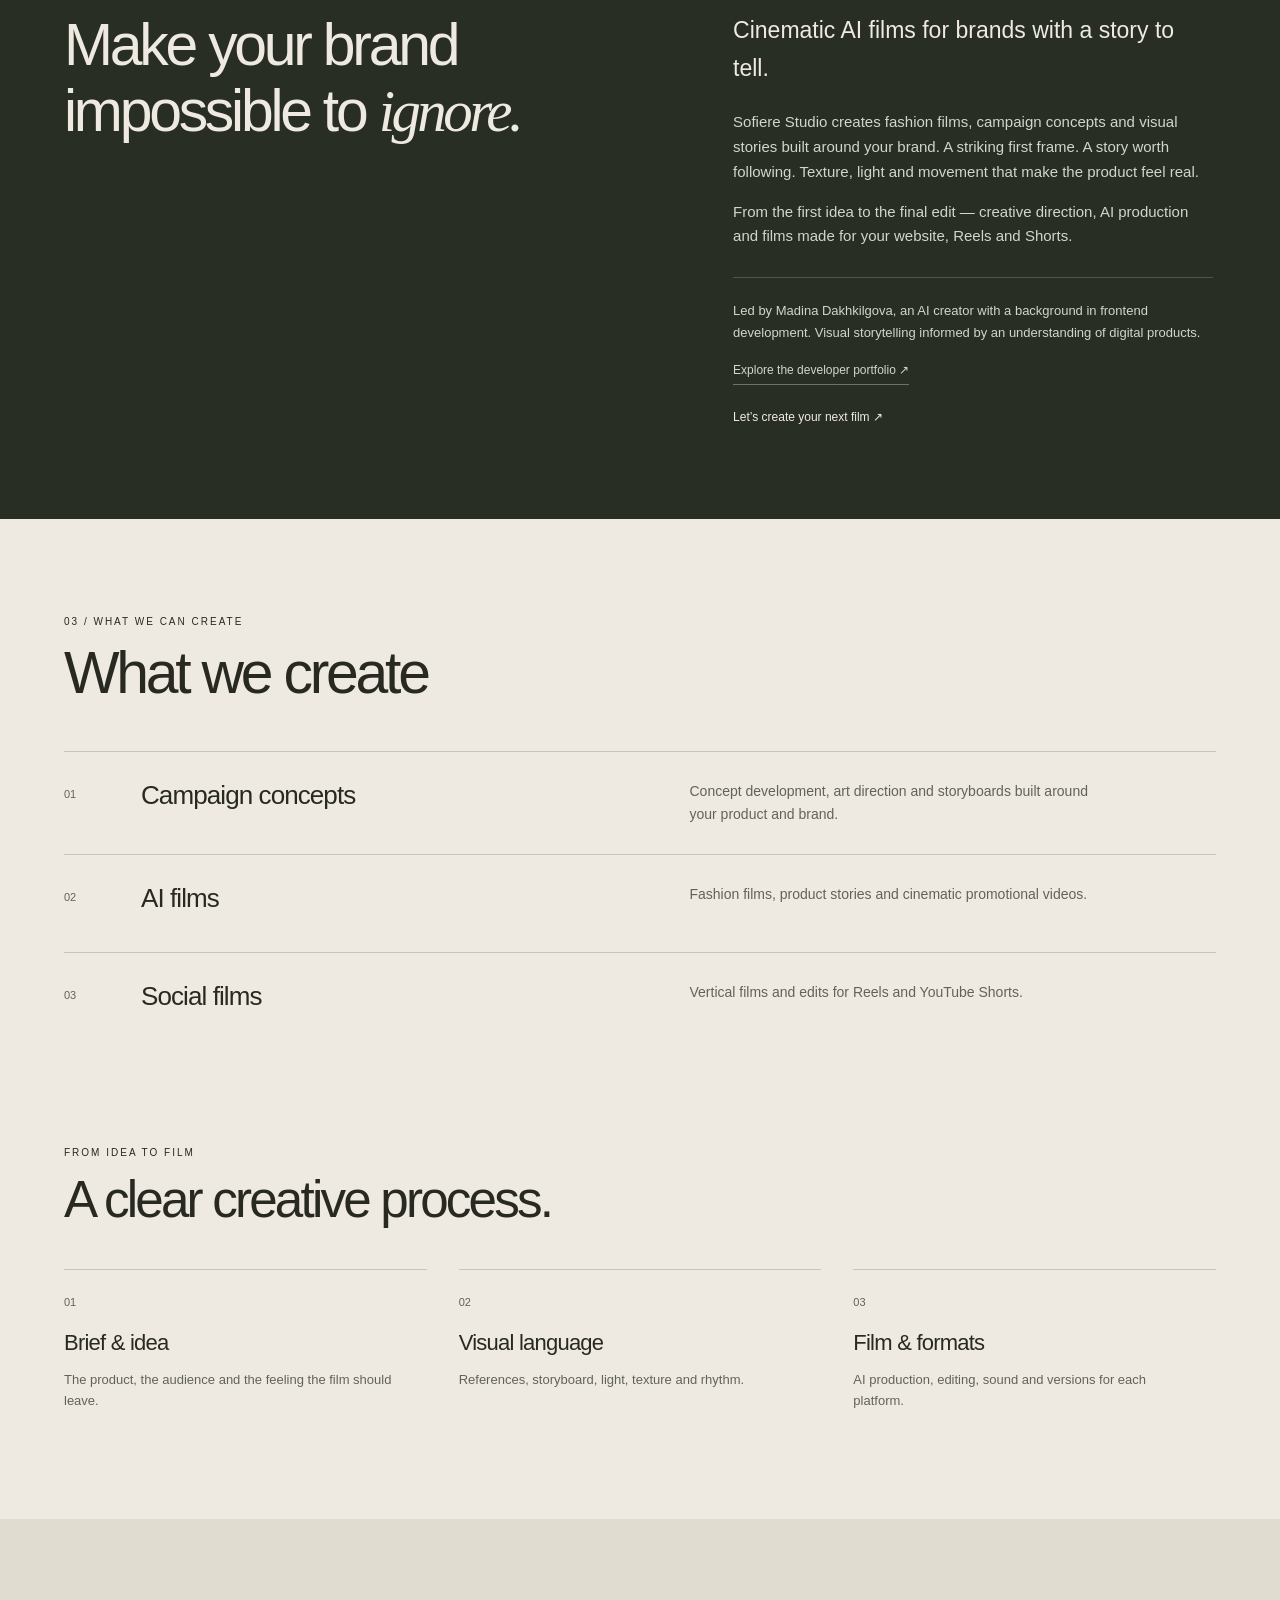
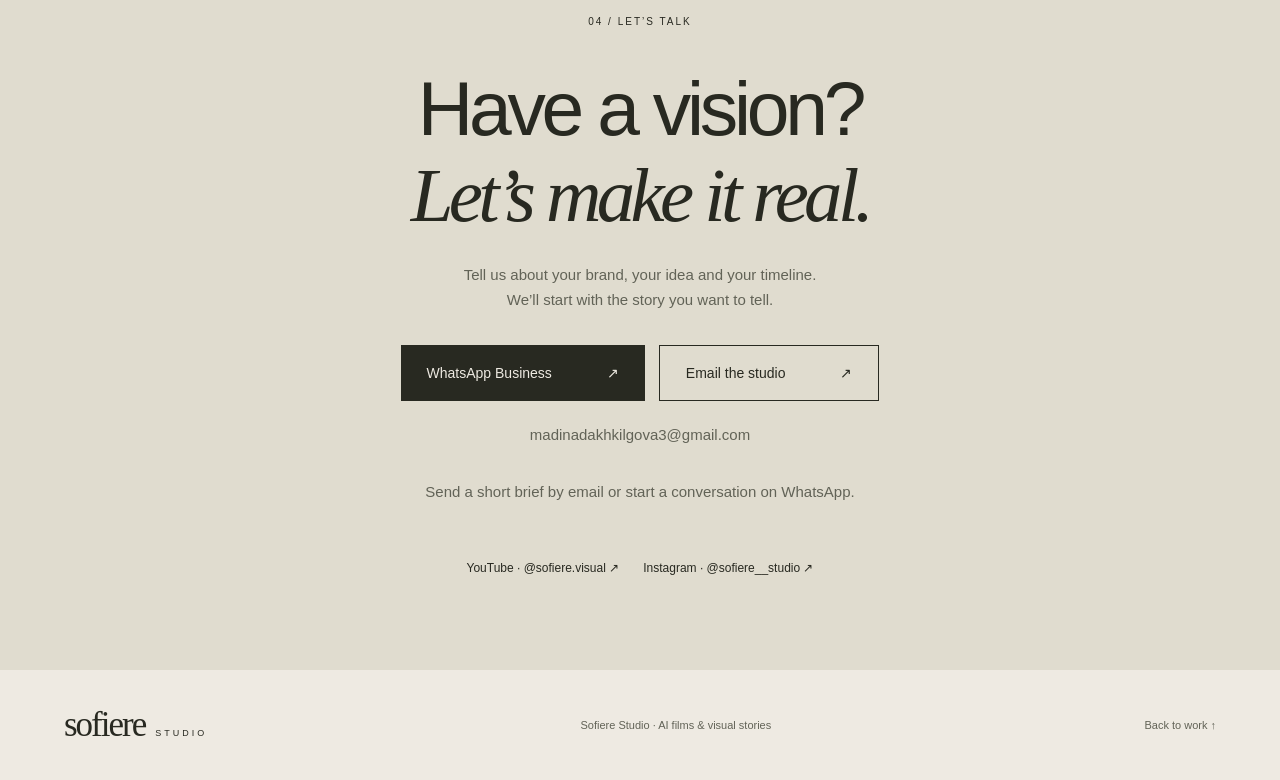
==== commit 4aea3b95: "Refresh creator portfolio with Sofidar film and Sensory Cinema direction" ====
--- a/index.html
+++ b/index.html
@@ -12,7 +12,7 @@
 <meta name="theme-color" content="#eeeae2">
 <meta name="description" content="Sofiere Studio — cinematic AI films, fashion stories and campaign concepts. From creative direction to the final edit.">
 <title>Sofiere Studio — AI films & visual stories</title>
-<link rel="stylesheet" href="styles.css">
+<link rel="stylesheet" href="styles.css?v=20261018">
 <script src="site.js" defer></script>
 <link rel="alternate" hreflang="en" href="https://madina-di.github.io/sofiere-studio/">
 <link rel="alternate" hreflang="ru" href="https://madina-di.github.io/sofiere-studio/ru.html">
@@ -22,17 +22,22 @@
 <a class="skip" href="#work">Skip to work</a>
 <header class="header">
 <a class="brand" href="#" aria-label="Sofiere Studio — home">sofiere<span>STUDIO</span></a>
-<nav aria-label="Main navigation"><a href="#work">Work</a><a href="#about">Studio</a><a href="#contact">Start a project <span aria-hidden="true">↗</span></a><span class="language-switch" role="group" aria-label="Language"><a href="./" lang="en" hreflang="en" aria-current="page">EN</a><span aria-hidden="true">/</span><a href="ru.html" lang="ru" hreflang="ru">RU</a></span></nav>
+<nav aria-label="Main navigation"><a href="#work">Work</a><a href="#about">Studio</a><a href="#contact">Start a project <span aria-hidden="true">↗</span></a><a class="nav-deck" href="https://drive.google.com/file/d/1M2yKuSpAmS8w-sIev-sqmCkpCgGjSl5T/view" target="_blank" rel="noopener noreferrer">Portfolio PDF ↗</a><span class="language-switch" role="group" aria-label="Language"><a href="./" lang="en" hreflang="en" aria-current="page">EN</a><span aria-hidden="true">/</span><a href="ru.html" lang="ru" hreflang="ru">RU</a></span></nav>
 </header>
 <main>
 <section class="hero" aria-labelledby="hero-title">
 <div class="eyebrow"><span class="dot"></span> AI FILMS · ART DIRECTION · VISUAL STORIES</div>
-<h1 id="hero-title">Your vision.<br>Made <em>cinematic.</em></h1>
+<h1 id="hero-title">Visual stories.<br>Made to be <em>felt.</em></h1>
 <div class="hero-bottom"><p>AI films for fashion, products and brands.<br>From the first idea to the final frame.</p><a class="round-link" href="#work">Explore our work <span aria-hidden="true">↓</span></a></div>
+<p class="hero-signature">Madina Dakhkilgova · AI creator & visual storyteller</p>
 <div class="hero-word" aria-hidden="true">SOFIERE</div>
 </section>
 <section class="work section" id="work" aria-labelledby="work-title">
 <div class="section-head"><div><p class="eyebrow">01 / SELECTED WORK</p><h2 id="work-title">Selected films</h2></div><p>Fashion. Nature. Imagination.<br>Original films and campaign concepts.</p></div>
+<article class="featured-film" aria-labelledby="sofidar-title">
+<div class="featured-media"><video controls playsinline preload="none" poster="assets/sofidar-door.jpg" aria-label="Sofidar — A Door to Imagination, brand film"><source src="media/sofidar-door.mp4" type="video/mp4"><a href="media/sofidar-door.mp4">Open video</a></video></div>
+<div class="featured-copy"><p class="eyebrow">NEW WORK / OCTOBER 2026</p><span class="project-status">Completed film · own brand</span><h3 id="sofidar-title">Sofidar.<br><em>A door to imagination.</em></h3><p class="feature-intro">One door. Infinite imagination.</p><p>A brand film for my own AI platform, moving from a quiet shoreline into a universe of possibilities. A visual metaphor turns “create your own world” into a short cinematic story.</p><dl class="film-facts"><div><dt>Format</dt><dd>12 seconds · 9:16</dd></div><div><dt>Scope</dt><dd>Concept, AI visuals, final presentation</dd></div></dl><div class="feature-links"><a href="media/sofidar-door.mp4" target="_blank" rel="noopener noreferrer">Open film ↗</a><a href="https://sofidar.com/" target="_blank" rel="noopener noreferrer">Sofidar platform ↗</a></div></div>
+</article>
 <div class="projects">
 <article class="project wide">
 <div class="video-slot landscape"><iframe title="Where Attention Goes, Energy Flows — 45-second excerpt" data-src="https://drive.google.com/file/d/15fPdNDdxwolvnUrXeHEkKWXbFPYJ5zzj/preview" allow="fullscreen" allowfullscreen loading="lazy"></iframe></div>
@@ -72,15 +77,17 @@
 </div>
 <noscript><p>Enable JavaScript for embedded players, or use the project links to watch each film.</p></noscript>
 </section>
+<section class="direction section" id="direction" aria-labelledby="direction-title"><div><p class="eyebrow">A DIRECTION IN DEVELOPMENT</p><h2 id="direction-title">Sensory<br><em>Cinema.</em></h2></div><div class="direction-copy"><span class="project-status status-progress">Series in development</span><p class="large">Short films that reveal a product through a feeling.</p><p>Texture, light, movement and sound: a visual language for emotional stories about fashion, beauty and objects.</p><p class="direction-collection">THE INVISIBLE <span>Working title · 6 films, 15 seconds each</span></p><p class="direction-note">An original series taking shape. Finished films will join the selected work.</p></div></section>
 <section class="about section" id="about" aria-labelledby="about-title" lang="en">
 <p class="eyebrow">02 / THE STUDIO</p>
-<div class="about-grid"><h2 id="about-title">Make your brand<br>impossible to <em>ignore.</em></h2><div><p class="large">Cinematic AI films for brands with a story to tell.</p><p>Sofiere Studio creates fashion films, campaign concepts and visual stories built around your brand. A striking first frame. A story worth following. Texture, light and movement that make the product feel real.</p><p>From the first idea to the final edit — creative direction, AI production and films made for your website, Reels and Shorts.</p><a class="social" href="#contact">Let’s create your next film <span aria-hidden="true">↗</span></a></div></div>
+<div class="about-grid"><h2 id="about-title">Make your brand<br>impossible to <em>ignore.</em></h2><div><p class="large">Cinematic AI films for brands with a story to tell.</p><p>Sofiere Studio creates fashion films, campaign concepts and visual stories built around your brand. A striking first frame. A story worth following. Texture, light and movement that make the product feel real.</p><p>From the first idea to the final edit — creative direction, AI production and films made for your website, Reels and Shorts.</p><p class="founder">Led by Madina Dakhkilgova, an AI creator with a background in frontend development. Visual storytelling informed by an understanding of digital products.</p><a class="developer-link" href="https://madina-portfolio-sage.vercel.app/" target="_blank" rel="noopener noreferrer">Explore the developer portfolio ↗</a><a class="social" href="#contact">Let’s create your next film <span aria-hidden="true">↗</span></a></div></div>
 </section>
 <section class="services section" aria-labelledby="services-title"><p class="eyebrow">03 / WHAT WE CAN CREATE</p><h2 id="services-title">What we create</h2>
 <div class="service"><span>01</span><h3>Campaign concepts</h3><p>Concept development, art direction and storyboards built around your product and brand.</p></div>
 <div class="service"><span>02</span><h3>AI films</h3><p>Fashion films, product stories and cinematic promotional videos.</p></div>
 <div class="service"><span>03</span><h3>Social films</h3><p>Vertical films and edits for Reels and YouTube Shorts.</p></div>
 </section>
+<section class="process section" aria-labelledby="process-title"><p class="eyebrow">FROM IDEA TO FILM</p><h2 id="process-title">A clear creative process.</h2><ol><li><span>01</span><h3>Brief & idea</h3><p>The product, the audience and the feeling the film should leave.</p></li><li><span>02</span><h3>Visual language</h3><p>References, storyboard, light, texture and rhythm.</p></li><li><span>03</span><h3>Film & formats</h3><p>AI production, editing, sound and versions for each platform.</p></li></ol></section>
 <section class="contact section" id="contact" aria-labelledby="contact-title"><p class="eyebrow">04 / LET’S TALK</p><h2 id="contact-title">Have a vision?<br><em>Let’s make it real.</em></h2><p>Tell us about your brand, your idea and your timeline.<br>We’ll start with the story you want to tell.</p><div class="contact-actions"><a class="button" href="https://wa.me/19162250794?text=Hello%20Madina!%20I%E2%80%99d%20like%20to%20discuss%20AI-powered%20visual%20content%20for%20brand%20marketing%2C%20including%20campaign%20imagery%20and%20video." target="_blank" rel="noopener noreferrer">WhatsApp Business <span aria-hidden="true">↗</span></a><a class="button email-button" href="mailto:madinadakhkilgova3@gmail.com?subject=A%20project%20for%20Sofiere%20Studio&amp;body=Hello%20Sofiere%20Studio!%0A%0ABrand%20%2F%20product%3A%0AProject%20goal%3A%0AWhere%20the%20film%20will%20appear%3A%0ALength%20and%20format%3A%0ATimeline%3A%0ABudget%20range%3A%0AReferences%3A%0A%0AMy%20name%20and%20preferred%20contact%3A">Email the studio <span aria-hidden="true">↗</span></a></div><p class="contact-email"><a href="mailto:madinadakhkilgova3@gmail.com">madinadakhkilgova3@gmail.com</a></p><p class="contact-hint">Send a short brief by email or start a conversation on WhatsApp.</p><div class="contact-socials" role="group" aria-label="Sofiere Studio social channels" style="display:flex;justify-content:center;gap:24px;flex-wrap:wrap"><a class="social" href="https://www.youtube.com/@sofiere.visual" target="_blank" rel="noopener noreferrer" aria-label="YouTube Sofiere Studio — opens in a new tab">YouTube · @sofiere.visual ↗</a><a class="social" href="https://www.instagram.com/sofiere__studio/" target="_blank" rel="noopener noreferrer" aria-label="Instagram Sofiere Studio — opens in a new tab">Instagram · @sofiere__studio ↗</a></div></section>
 </main><footer><a class="brand" href="#">sofiere<span>STUDIO</span></a><p>Sofiere Studio · AI films &amp; visual stories</p><a href="#work">Back to work ↑</a></footer>
 </body></html>
--- a/styles.css
+++ b/styles.css
@@ -22,3 +22,8 @@
 .project-platforms{display:flex;flex-wrap:wrap;gap:10px;margin-top:14px}
 .project-platforms a{display:inline-flex;align-items:center;min-height:44px;padding:11px 15px;border:1px solid var(--ink);font-size:12px;line-height:1.5}
 .project-platforms a:hover{background:var(--ink);color:var(--paper);text-decoration:none}
+
+/* October 2026: a finished brand film and a clearly marked emerging series. */
+.header nav{align-items:center;flex-wrap:wrap;justify-content:flex-end;gap:18px 26px}.nav-deck{border-bottom:1px solid var(--line);padding-bottom:4px}.hero-signature{margin:28px 0 0;font-size:11px;color:var(--muted);letter-spacing:.04em}.hero-word{margin-top:44px;font-size:20vw}.featured-film{display:grid;grid-template-columns:minmax(240px,.8fr) minmax(0,1.2fr);gap:5vw;background:#deddd3;margin-bottom:64px;padding:32px;align-items:center}.featured-media{max-width:360px;width:100%;justify-self:center}.featured-media video{display:block;width:100%;aspect-ratio:9/16;object-fit:contain;background:#17211e}.featured-copy{padding:12px 16px 12px 0}.featured-copy h3{font-size:clamp(34px,4.2vw,64px);line-height:1.06;margin:26px 0}.featured-copy>p:not(.eyebrow){max-width:510px;color:var(--muted);font-size:14px}.featured-copy .feature-intro{font-size:20px!important;color:var(--ink)!important}.project-status{display:inline-block;border:1px solid #9ba494;padding:7px 10px;font-size:10px;line-height:1.5;letter-spacing:.02em}.film-facts{margin:26px 0;display:grid;grid-template-columns:1fr;gap:13px}.film-facts>div{display:grid;grid-template-columns:70px 1fr;gap:18px}.film-facts dt{font-size:11px;color:var(--muted)}.film-facts dd{font-size:12px;margin:0;line-height:1.6}.feature-links{display:flex;flex-wrap:wrap;gap:20px;font-size:12px}.feature-links a{padding:10px 0;border-bottom:1px solid var(--ink)}.direction{display:grid;grid-template-columns:1fr 1fr;gap:7vw;border-top:1px solid var(--line)}.direction h2{font-size:clamp(56px,7vw,100px);margin-bottom:0}.direction-copy{max-width:540px}.direction .large{font-size:24px;line-height:1.45;margin:25px 0 20px}.direction-copy>p{font-size:14px;color:var(--muted)}.direction-collection{border-top:1px solid var(--line);padding-top:24px;margin-top:26px;letter-spacing:.12em;color:var(--ink)!important}.direction-collection span{display:block;font-size:11px;letter-spacing:0;margin-top:8px}.direction-note{font-size:12px!important}.status-progress{background:#e3dfd3;border-color:#b2a48d}.about-grid .founder{border-top:1px solid #51564b;margin-top:28px;padding-top:22px;font-size:13px}.developer-link{display:inline-block;font-size:12px;color:#d2d5c9;border-bottom:1px solid #6c7365;padding:7px 0}.process{padding-top:0}.process h2{font-size:clamp(32px,4vw,58px)}.process ol{display:grid;grid-template-columns:repeat(3,minmax(0,1fr));gap:32px;list-style:none;padding:0;margin:40px 0 0}.process li{border-top:1px solid var(--line);padding-top:22px}.process li>span{font-size:11px;color:var(--muted)}.process h3{font-size:22px;margin:20px 0 13px}.process li p{font-size:13px;max-width:330px;color:var(--muted)}
+@media(max-width:900px){.header{gap:24px}.header nav{gap:12px 18px;font-size:12px}.featured-film{gap:28px;padding:24px}.featured-copy{padding-right:0}.featured-copy h3{font-size:38px}.direction{gap:35px}.direction .large{font-size:21px}}
+@media(max-width:650px){.header{flex-wrap:wrap;padding-bottom:16px}.header nav{width:100%;max-width:none;justify-content:flex-start;font-size:11px;gap:16px}.language-switch{margin-left:auto}.hero{padding-top:34px}.hero-signature{font-size:10px;max-width:260px}.featured-film{grid-template-columns:1fr;margin-bottom:42px;padding:20px;gap:26px}.featured-media{max-width:300px}.featured-copy h3{font-size:40px}.featured-copy .eyebrow{font-size:9px}.featured-copy>p:not(.eyebrow){font-size:13px}.featured-copy .feature-intro{font-size:18px!important}.direction{grid-template-columns:1fr;gap:25px}.direction h2{font-size:64px}.direction .large{font-size:21px}.process ol{grid-template-columns:1fr;gap:22px}.process li p{max-width:none}.process h3{margin-top:14px}}
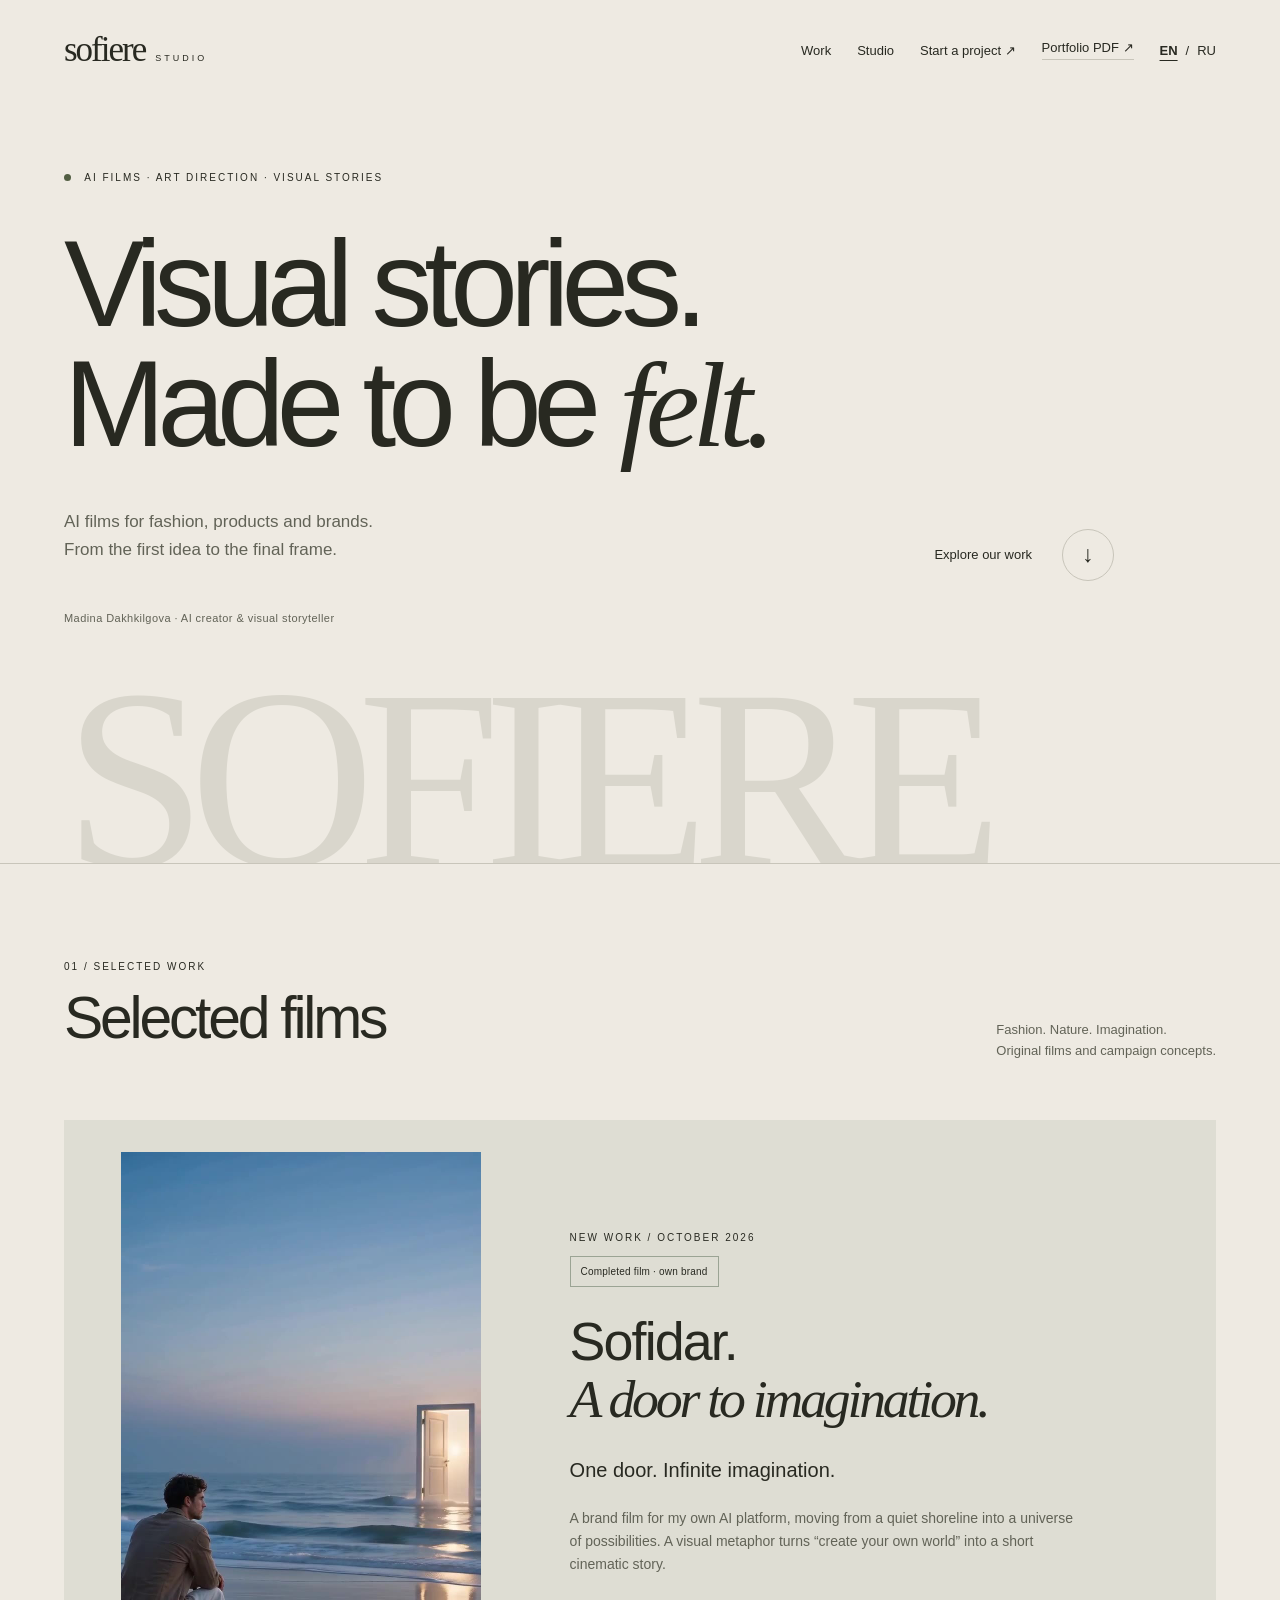
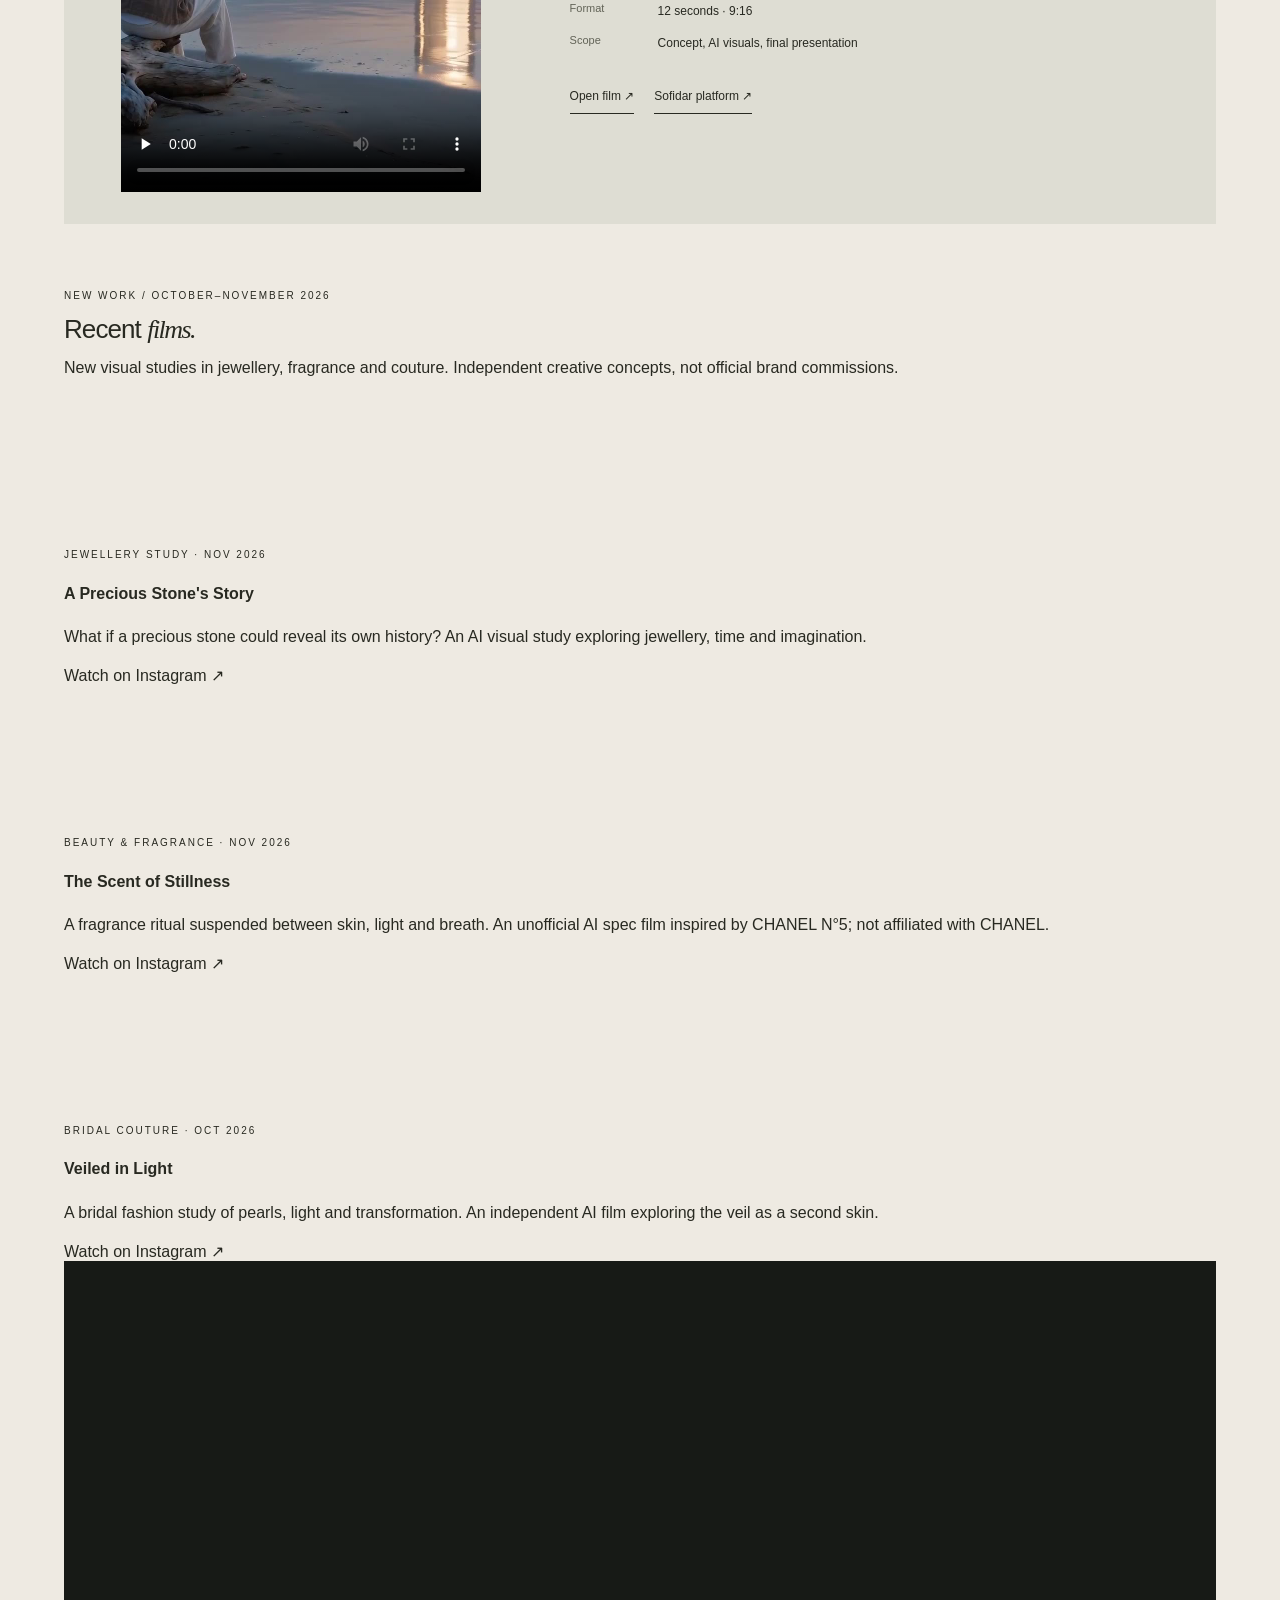
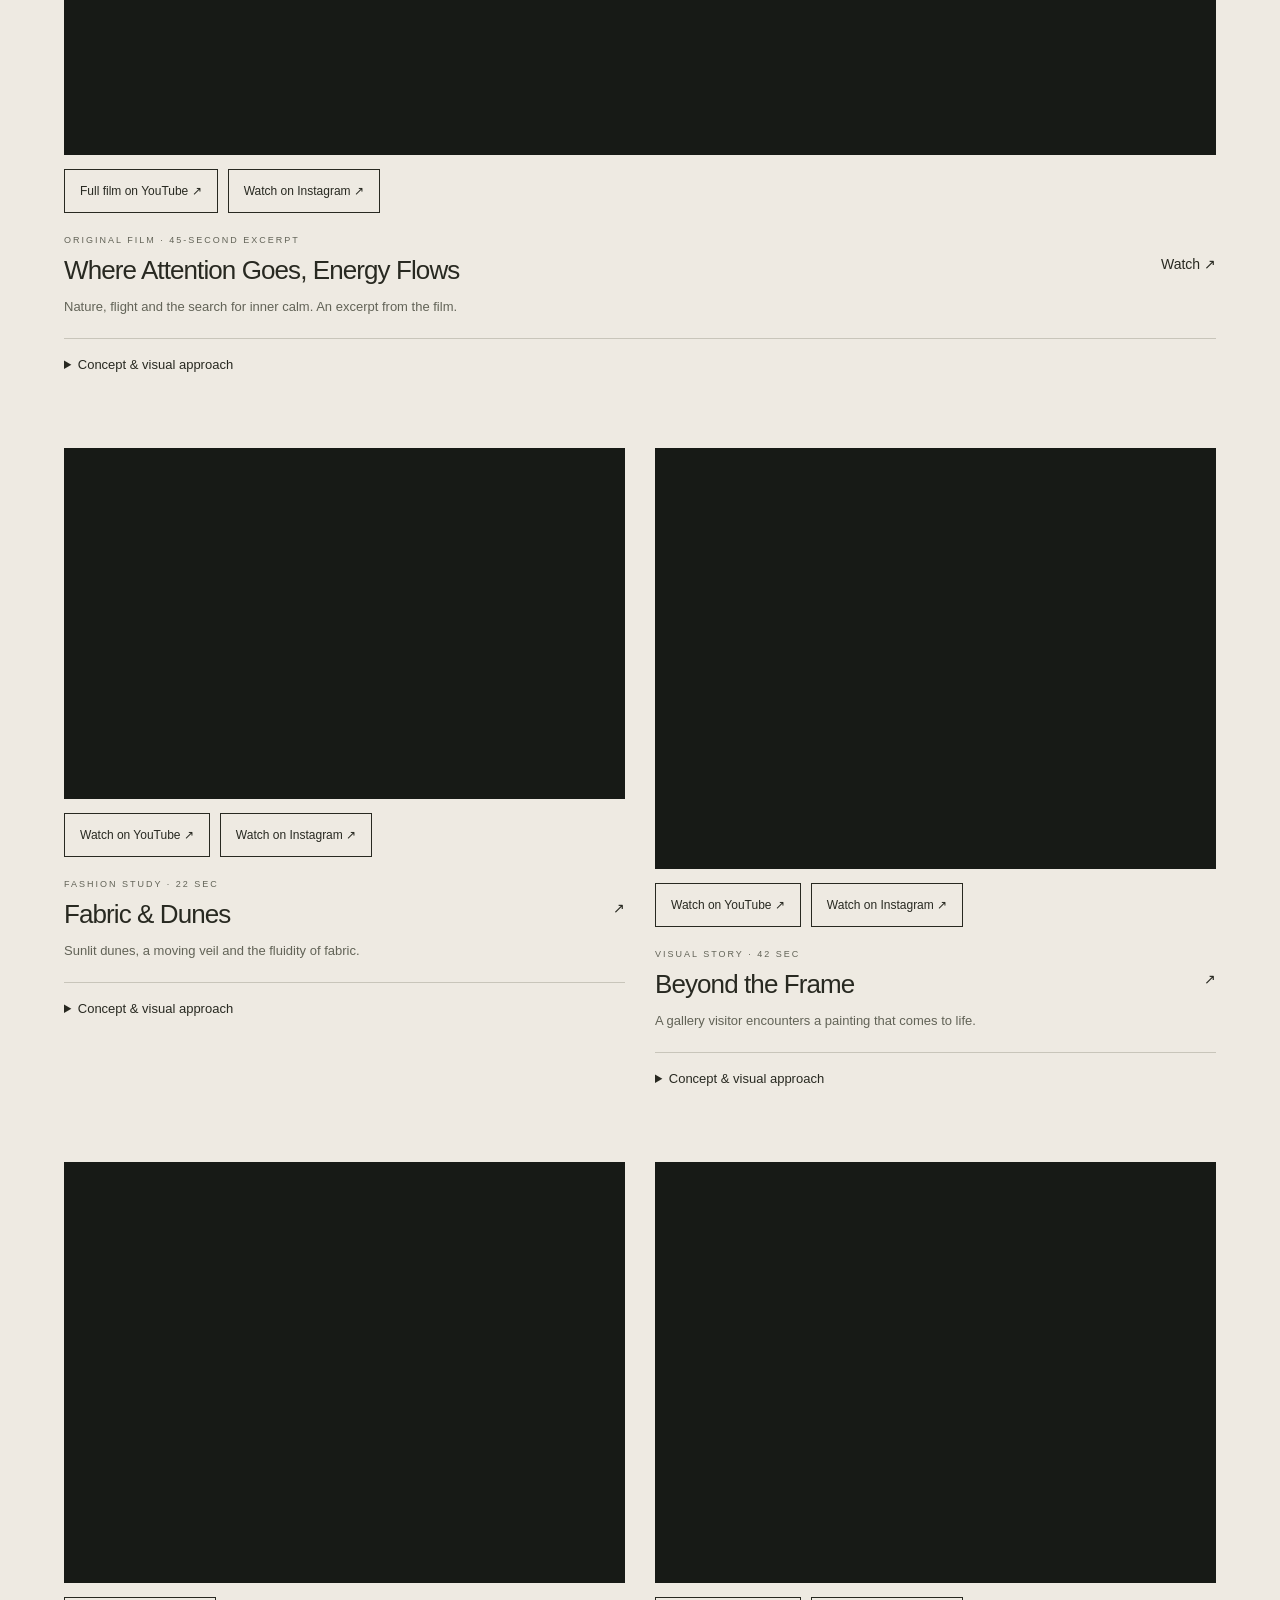
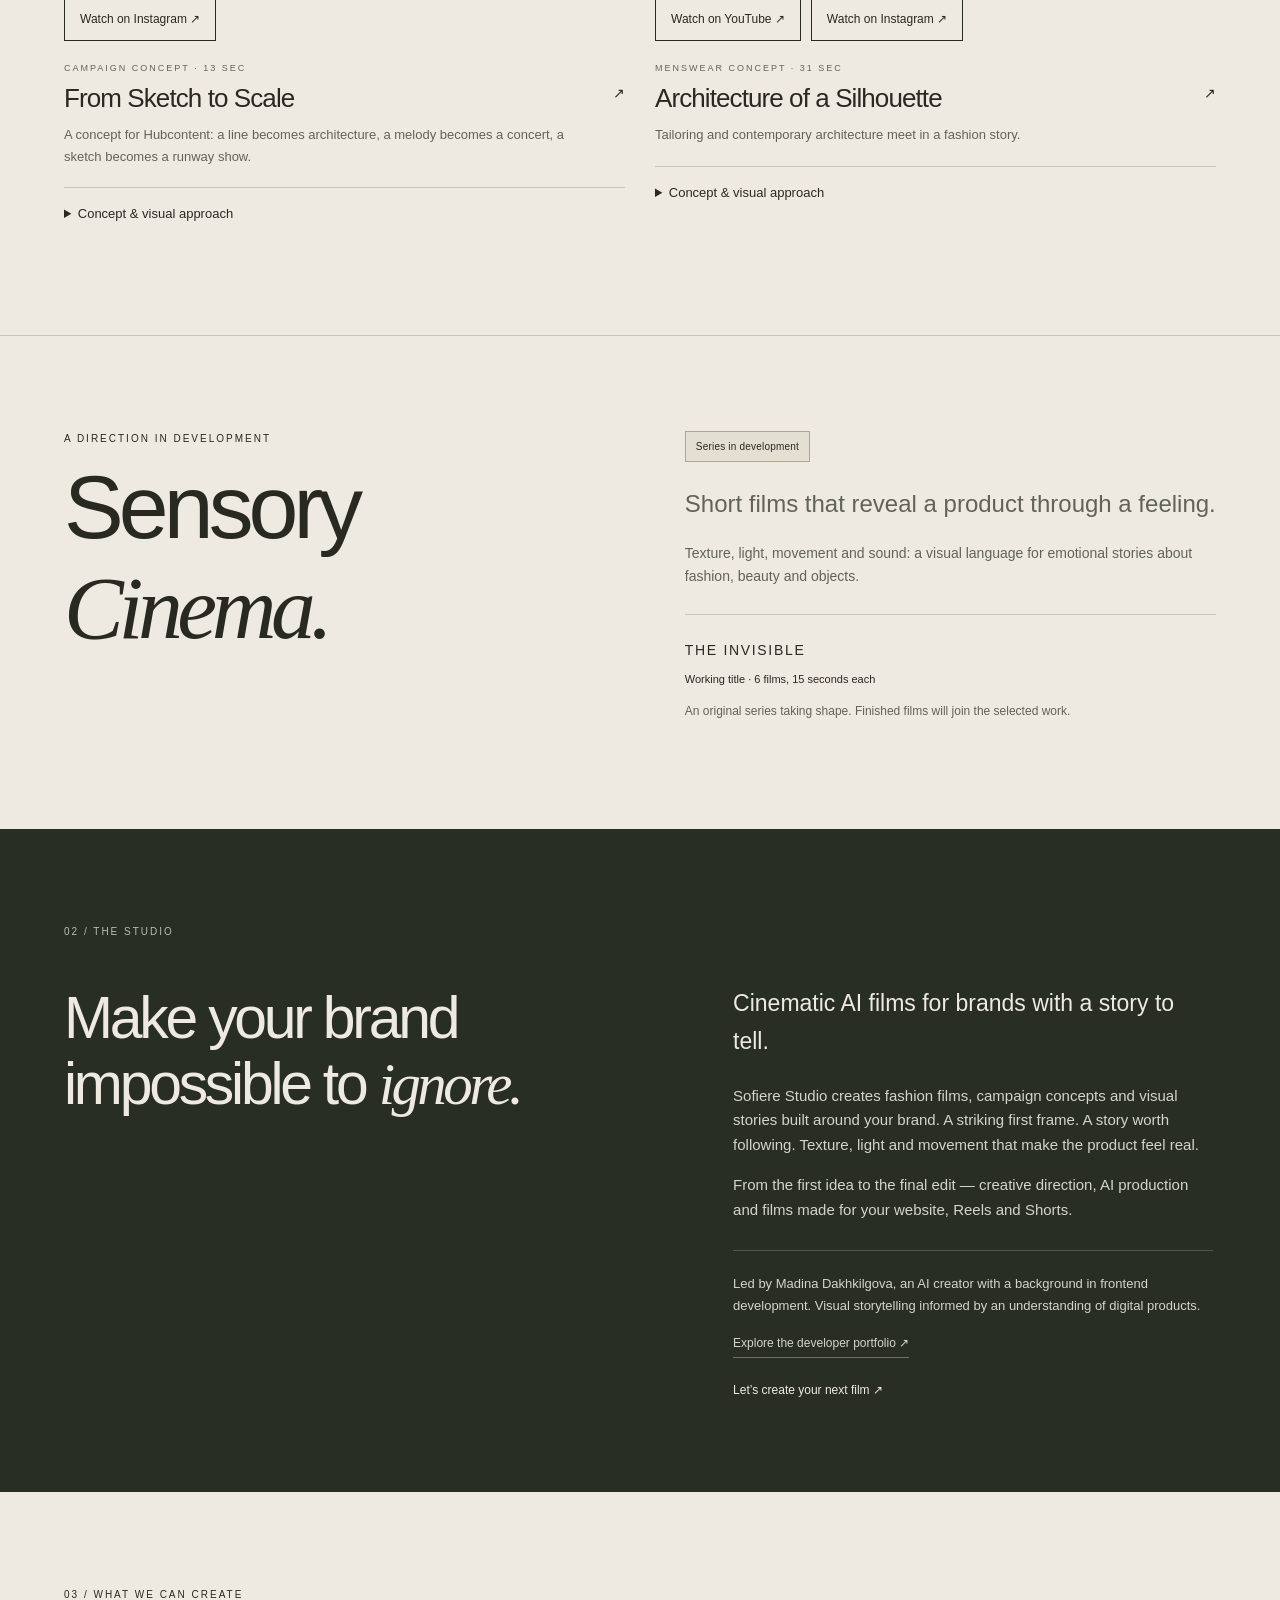
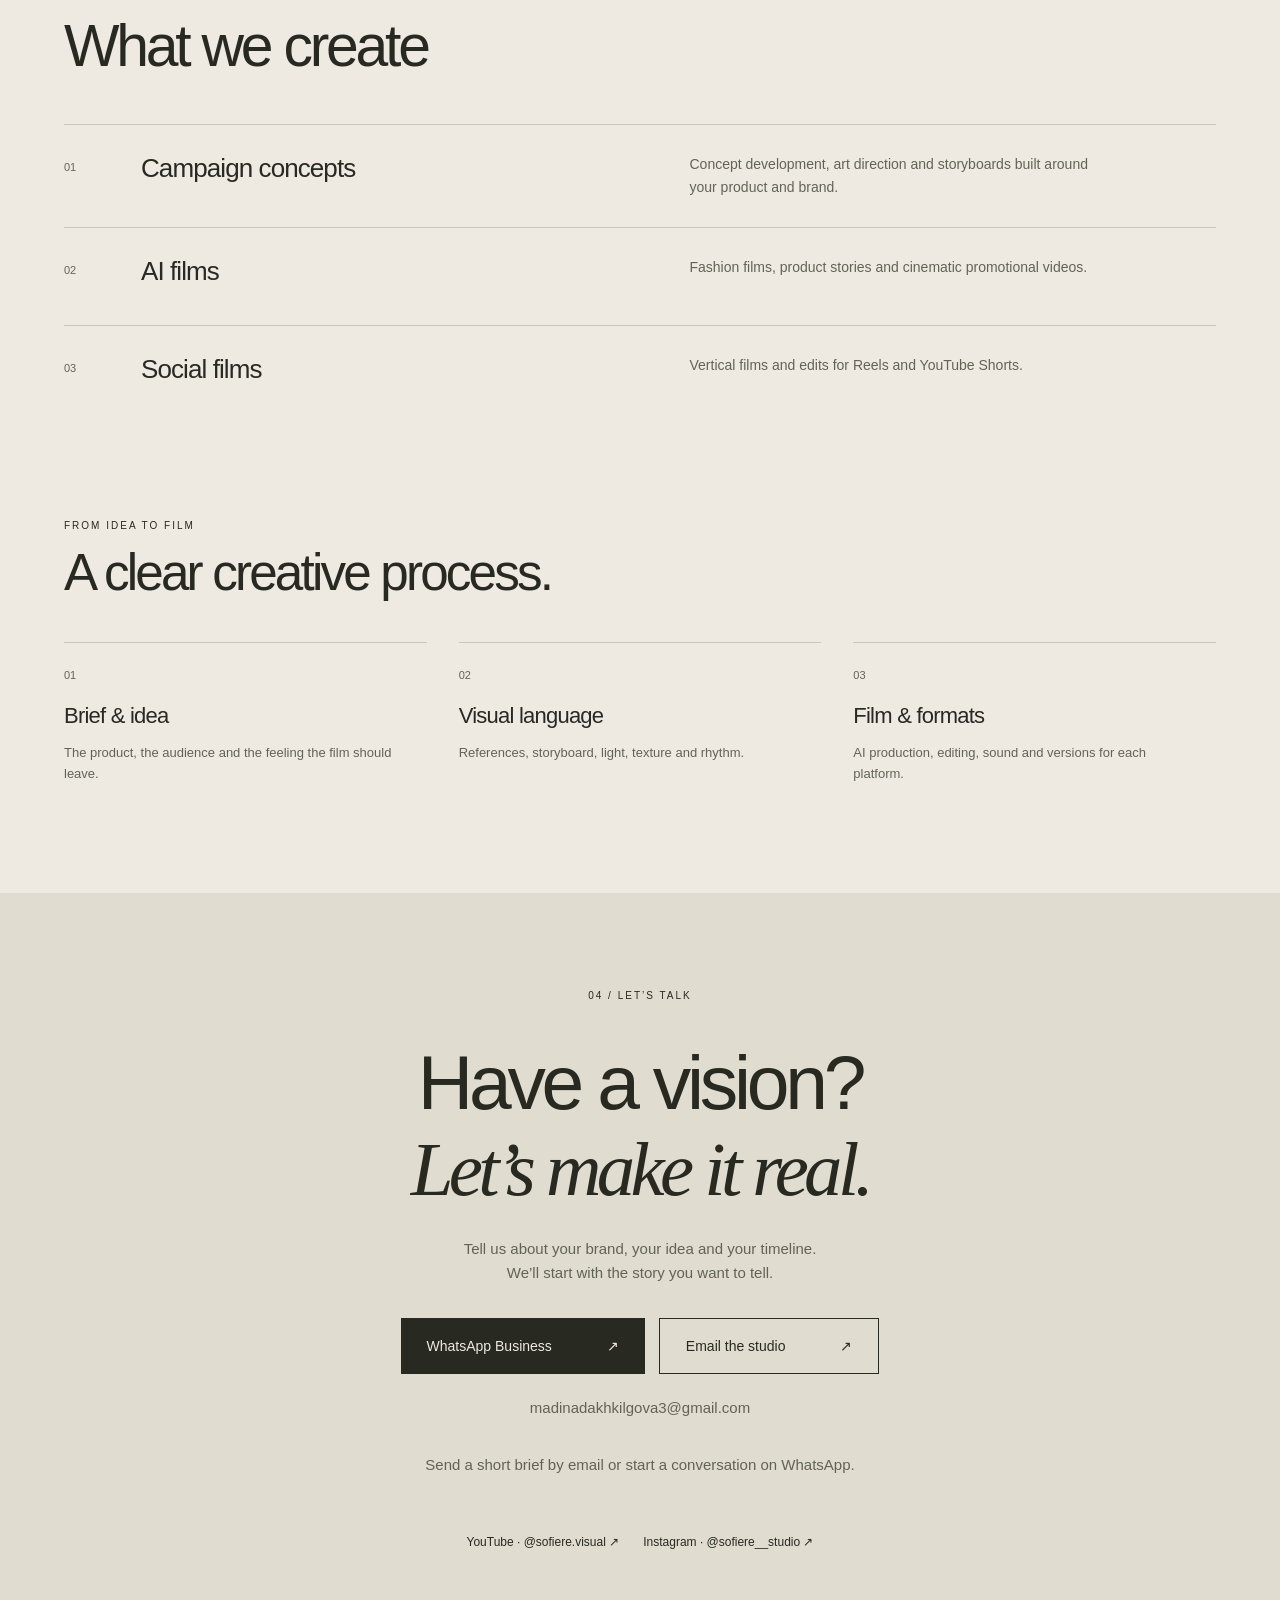
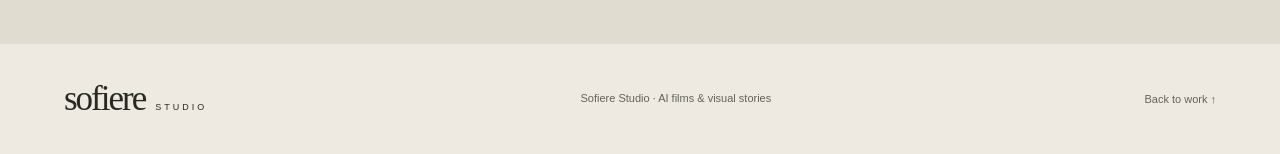
==== commit d46f9c96: "Add November 2026 jewellery, fragrance and couture films to portfolio" ====
--- a/index.html
+++ b/index.html
@@ -12,7 +12,7 @@
 <meta name="theme-color" content="#eeeae2">
 <meta name="description" content="Sofiere Studio — cinematic AI films, fashion stories and campaign concepts. From creative direction to the final edit.">
 <title>Sofiere Studio — AI films & visual stories</title>
-<link rel="stylesheet" href="styles.css?v=20261018">
+<link rel="stylesheet" href="styles.css?v=20261105">
 <script src="site.js" defer></script>
 <link rel="alternate" hreflang="en" href="https://madina-di.github.io/sofiere-studio/">
 <link rel="alternate" hreflang="ru" href="https://madina-di.github.io/sofiere-studio/ru.html">
@@ -38,6 +38,28 @@
 <div class="featured-media"><video controls playsinline preload="none" poster="assets/sofidar-door.jpg" aria-label="Sofidar — A Door to Imagination, brand film"><source src="media/sofidar-door.mp4" type="video/mp4"><a href="media/sofidar-door.mp4">Open video</a></video></div>
 <div class="featured-copy"><p class="eyebrow">NEW WORK / OCTOBER 2026</p><span class="project-status">Completed film · own brand</span><h3 id="sofidar-title">Sofidar.<br><em>A door to imagination.</em></h3><p class="feature-intro">One door. Infinite imagination.</p><p>A brand film for my own AI platform, moving from a quiet shoreline into a universe of possibilities. A visual metaphor turns “create your own world” into a short cinematic story.</p><dl class="film-facts"><div><dt>Format</dt><dd>12 seconds · 9:16</dd></div><div><dt>Scope</dt><dd>Concept, AI visuals, final presentation</dd></div></dl><div class="feature-links"><a href="media/sofidar-door.mp4" target="_blank" rel="noopener noreferrer">Open film ↗</a><a href="https://sofidar.com/" target="_blank" rel="noopener noreferrer">Sofidar platform ↗</a></div></div>
 </article>
+<section class="new-releases" aria-labelledby="new-films-title">
+<div class="new-releases-head"><p class="eyebrow">NEW WORK / OCTOBER–NOVEMBER 2026</p><h3 id="new-films-title">Recent <em>films.</em></h3><p>New visual studies in jewellery, fragrance and couture. Independent creative concepts, not official brand commissions.</p></div>
+<div class="new-releases-grid">
+<article class="new-release">
+<div class="reel-player"><iframe title="A Precious Stone's Story — AI jewellery film on Instagram" data-src="https://www.instagram.com/reel/DfU1xyRR1XA/embed/" loading="lazy" allow="encrypted-media; fullscreen; picture-in-picture" allowfullscreen></iframe></div>
+<p class="eyebrow">JEWELLERY STUDY · NOV 2026</p><h4>A Precious Stone's Story</h4>
+<p>What if a precious stone could reveal its own history? An AI visual study exploring jewellery, time and imagination.</p>
+<a href="https://www.instagram.com/sofiere__studio/reel/DfU1xyRR1XA/" target="_blank" rel="noopener noreferrer">Watch on Instagram ↗</a>
+</article>
+<article class="new-release">
+<div class="reel-player"><iframe title="The Scent of Stillness — AI beauty film on Instagram" data-src="https://www.instagram.com/reel/DfQQac2q9MK/embed/" loading="lazy" allow="encrypted-media; fullscreen; picture-in-picture" allowfullscreen></iframe></div>
+<p class="eyebrow">BEAUTY & FRAGRANCE · NOV 2026</p><h4>The Scent of Stillness</h4>
+<p>A fragrance ritual suspended between skin, light and breath. An unofficial AI spec film inspired by CHANEL N°5; not affiliated with CHANEL.</p>
+<a href="https://www.instagram.com/sofiere__studio/reel/DfQQac2q9MK/" target="_blank" rel="noopener noreferrer">Watch on Instagram ↗</a>
+</article>
+<article class="new-release">
+<div class="reel-player"><iframe title="Veiled in Light — AI couture bridal film on Instagram" data-src="https://www.instagram.com/reel/DewgbYTiM2l/embed/" loading="lazy" allow="encrypted-media; fullscreen; picture-in-picture" allowfullscreen></iframe></div>
+<p class="eyebrow">BRIDAL COUTURE · OCT 2026</p><h4>Veiled in Light</h4>
+<p>A bridal fashion study of pearls, light and transformation. An independent AI film exploring the veil as a second skin.</p>
+<a href="https://www.instagram.com/sofiere__studio/reel/DewgbYTiM2l/" target="_blank" rel="noopener noreferrer">Watch on Instagram ↗</a>
+</article>
+</div></section>
 <div class="projects">
 <article class="project wide">
 <div class="video-slot landscape"><iframe title="Where Attention Goes, Energy Flows — 45-second excerpt" data-src="https://drive.google.com/file/d/15fPdNDdxwolvnUrXeHEkKWXbFPYJ5zzj/preview" allow="fullscreen" allowfullscreen loading="lazy"></iframe></div>
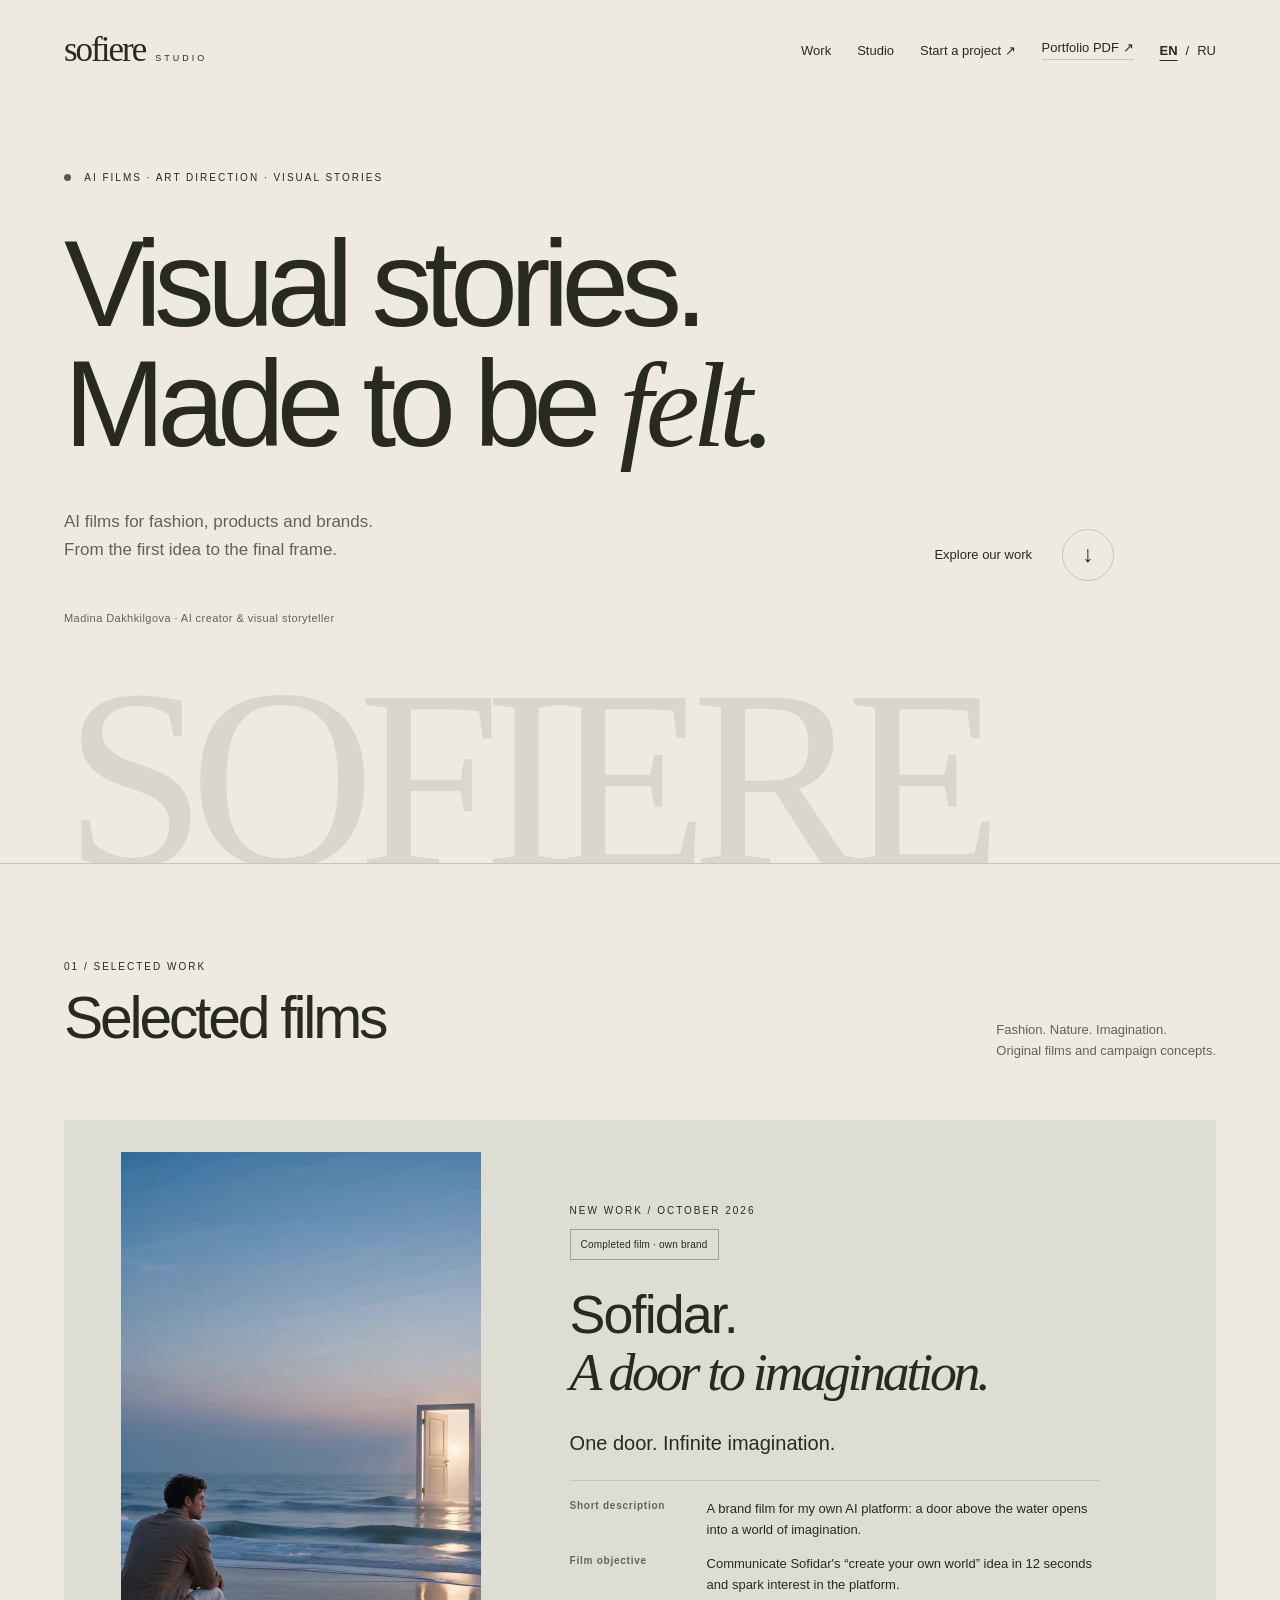
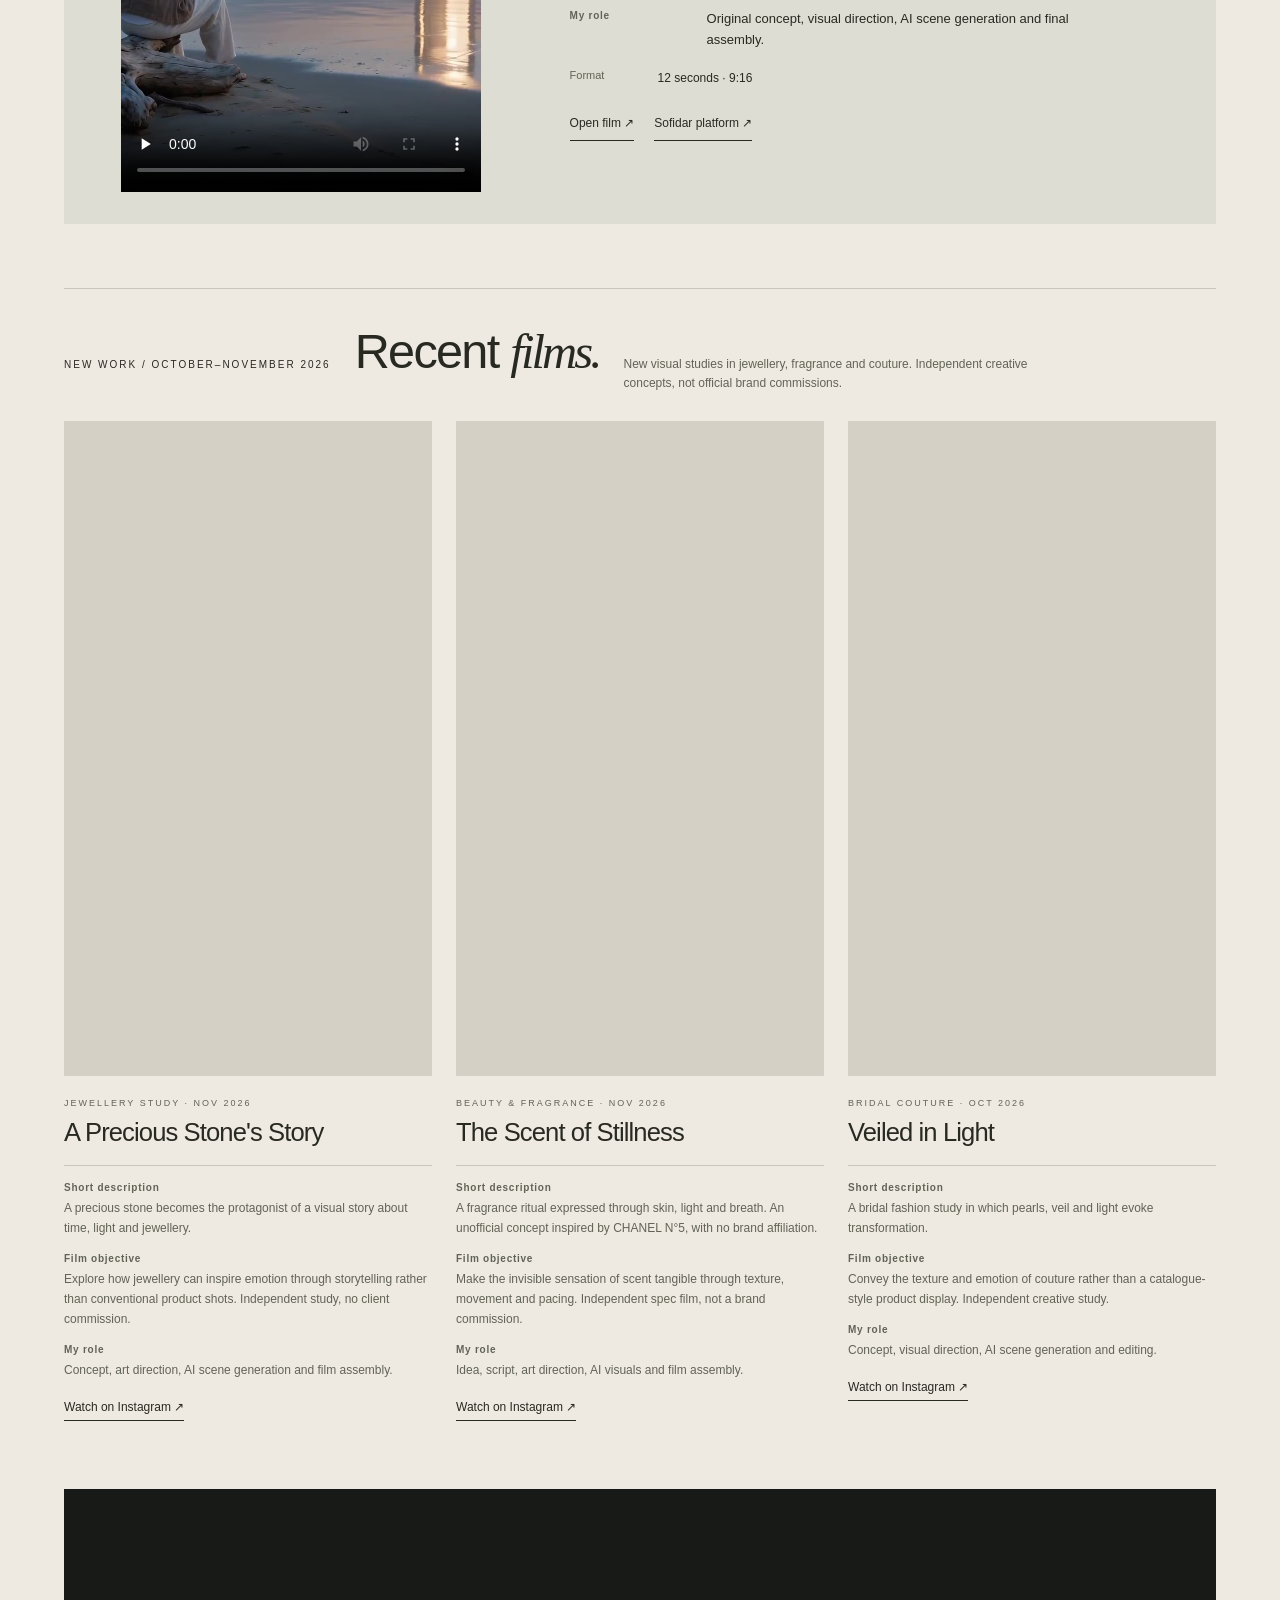
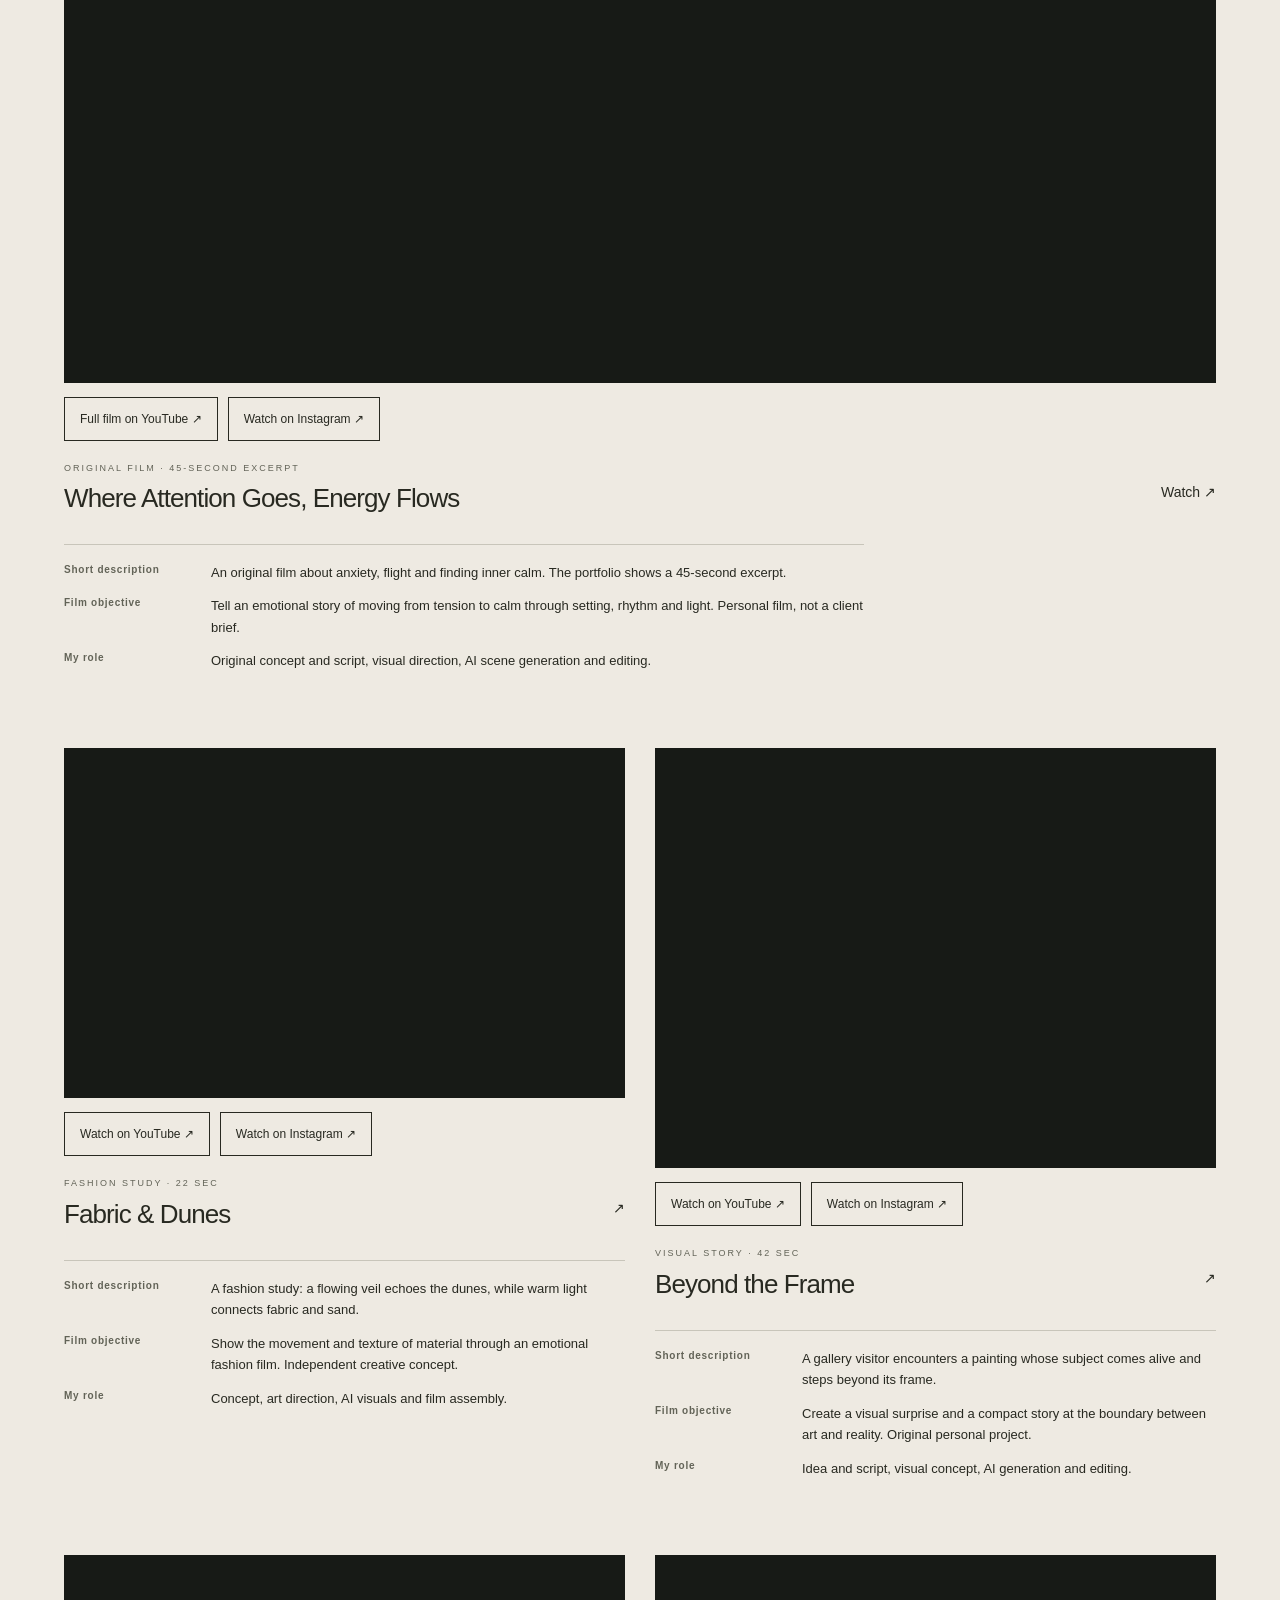
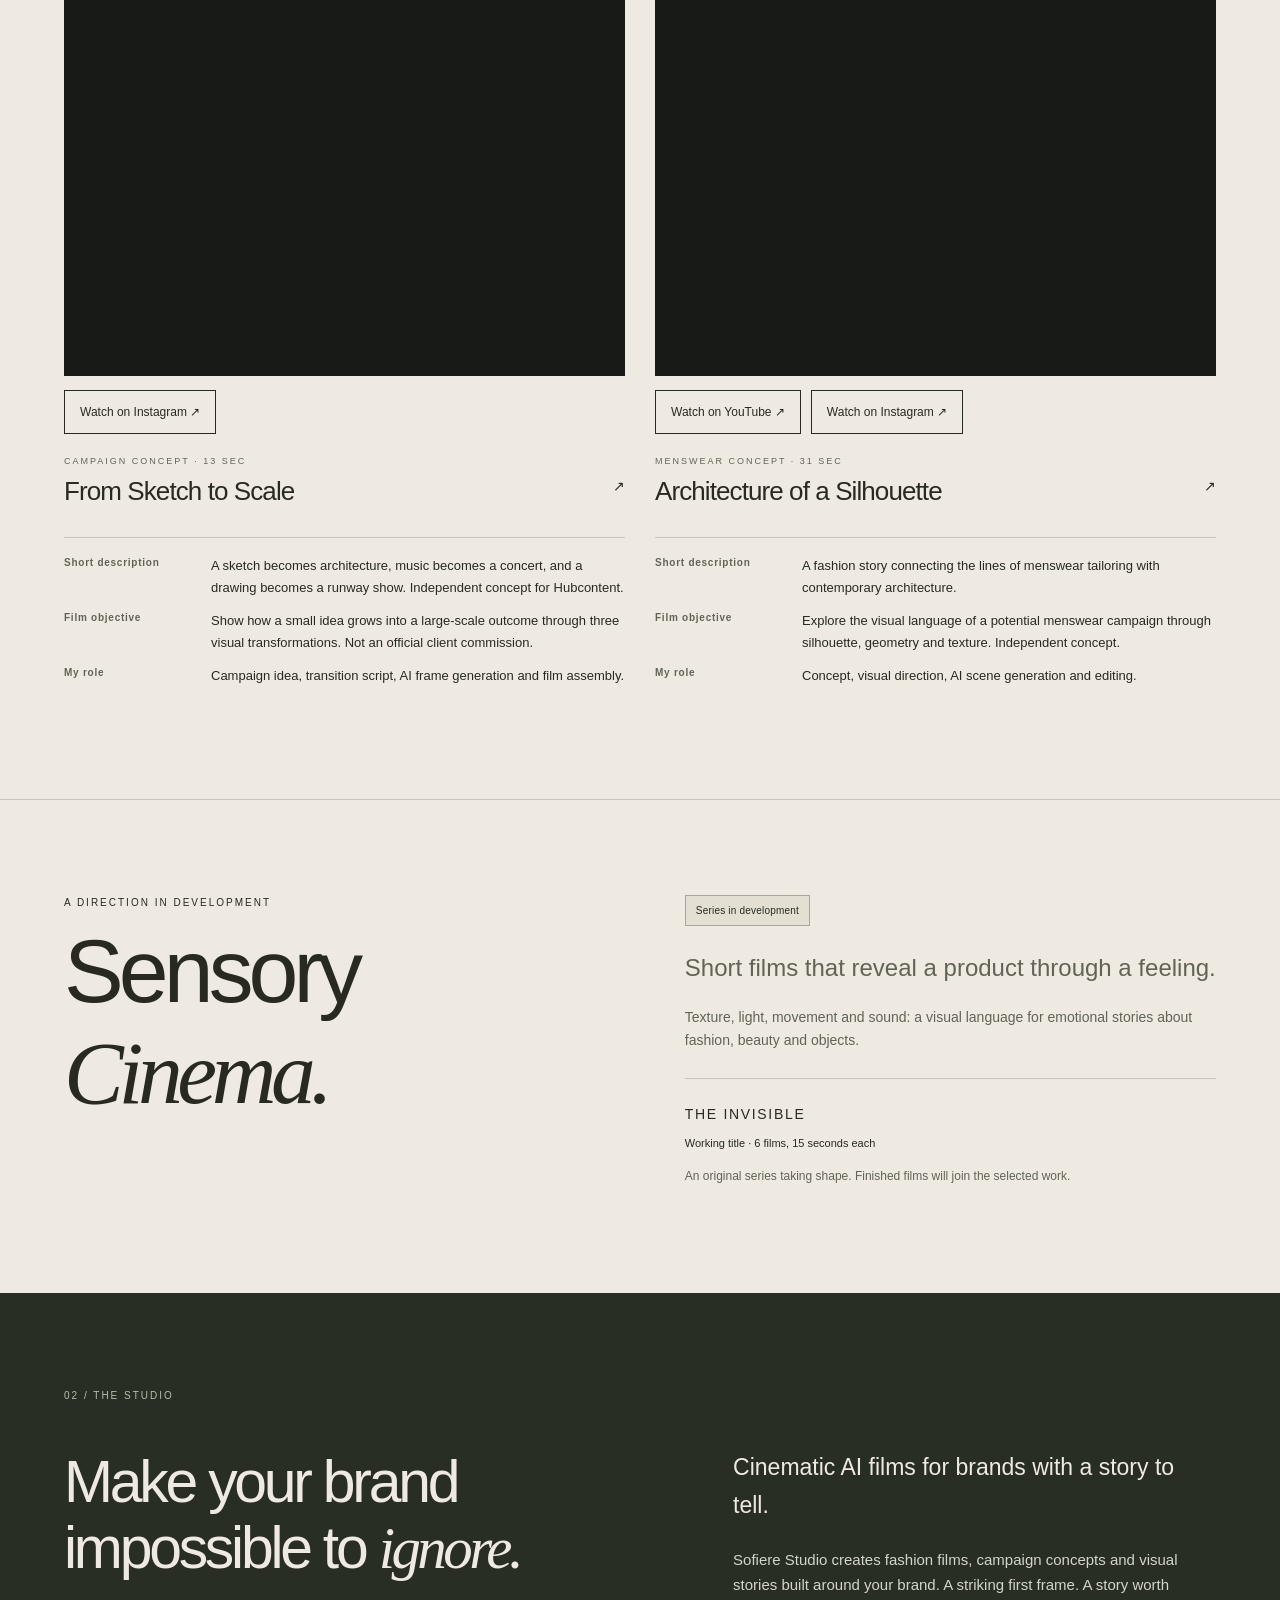
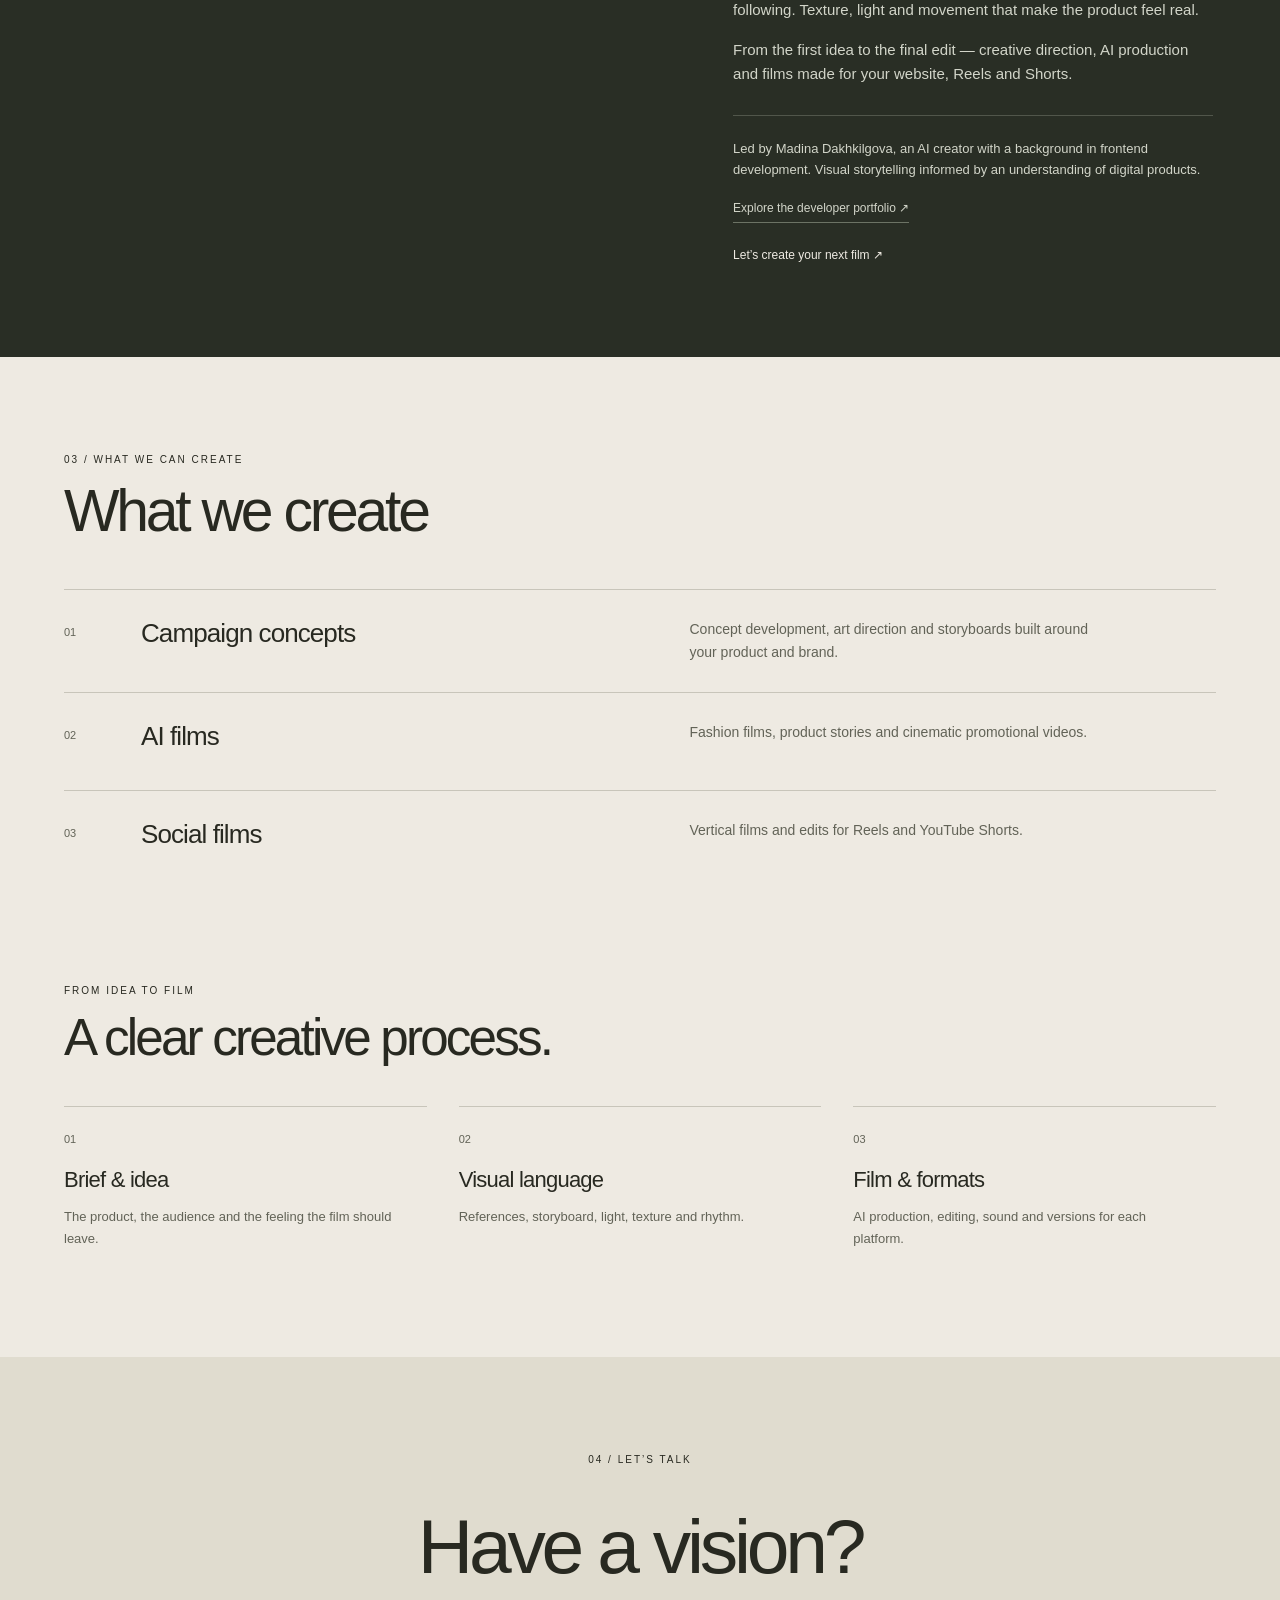
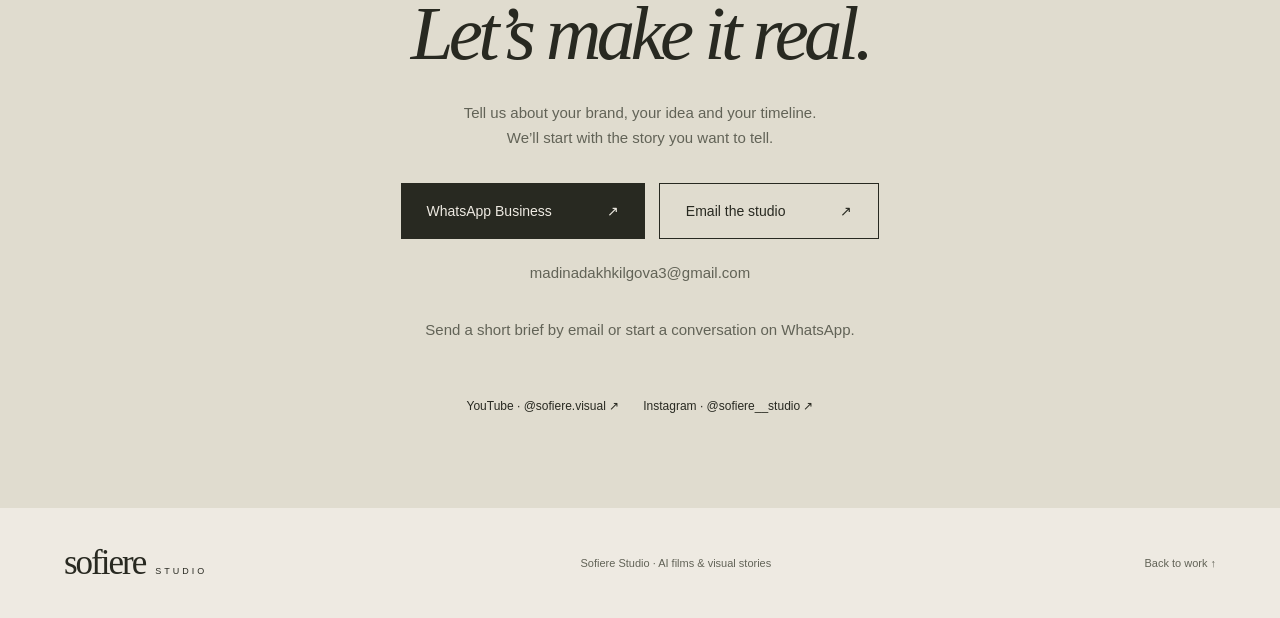
==== commit b192d61d: "Add structured video case studies with goals and creator roles (index.html)" ====
--- a/index.html
+++ b/index.html
@@ -36,7 +36,7 @@
 <div class="section-head"><div><p class="eyebrow">01 / SELECTED WORK</p><h2 id="work-title">Selected films</h2></div><p>Fashion. Nature. Imagination.<br>Original films and campaign concepts.</p></div>
 <article class="featured-film" aria-labelledby="sofidar-title">
 <div class="featured-media"><video controls playsinline preload="none" poster="assets/sofidar-door.jpg" aria-label="Sofidar — A Door to Imagination, brand film"><source src="media/sofidar-door.mp4" type="video/mp4"><a href="media/sofidar-door.mp4">Open video</a></video></div>
-<div class="featured-copy"><p class="eyebrow">NEW WORK / OCTOBER 2026</p><span class="project-status">Completed film · own brand</span><h3 id="sofidar-title">Sofidar.<br><em>A door to imagination.</em></h3><p class="feature-intro">One door. Infinite imagination.</p><p>A brand film for my own AI platform, moving from a quiet shoreline into a universe of possibilities. A visual metaphor turns “create your own world” into a short cinematic story.</p><dl class="film-facts"><div><dt>Format</dt><dd>12 seconds · 9:16</dd></div><div><dt>Scope</dt><dd>Concept, AI visuals, final presentation</dd></div></dl><div class="feature-links"><a href="media/sofidar-door.mp4" target="_blank" rel="noopener noreferrer">Open film ↗</a><a href="https://sofidar.com/" target="_blank" rel="noopener noreferrer">Sofidar platform ↗</a></div></div>
+<div class="featured-copy"><p class="eyebrow">NEW WORK / OCTOBER 2026</p><span class="project-status">Completed film · own brand</span><h3 id="sofidar-title">Sofidar.<br><em>A door to imagination.</em></h3><p class="feature-intro">One door. Infinite imagination.</p><dl class="case-brief" aria-label="Film case study"><div><dt>Short description</dt><dd>A brand film for my own AI platform: a door above the water opens into a world of imagination.</dd></div><div><dt>Film objective</dt><dd>Communicate Sofidar's “create your own world” idea in 12 seconds and spark interest in the platform.</dd></div><div><dt>My role</dt><dd>Original concept, visual direction, AI scene generation and final assembly.</dd></div></dl><dl class="film-facts"><div><dt>Format</dt><dd>12 seconds · 9:16</dd></div></dl><div class="feature-links"><a href="media/sofidar-door.mp4" target="_blank" rel="noopener noreferrer">Open film ↗</a><a href="https://sofidar.com/" target="_blank" rel="noopener noreferrer">Sofidar platform ↗</a></div></div>
 </article>
 <section class="new-releases" aria-labelledby="new-films-title">
 <div class="new-releases-head"><p class="eyebrow">NEW WORK / OCTOBER–NOVEMBER 2026</p><h3 id="new-films-title">Recent <em>films.</em></h3><p>New visual studies in jewellery, fragrance and couture. Independent creative concepts, not official brand commissions.</p></div>
@@ -44,19 +44,19 @@
 <article class="new-release">
 <div class="reel-player"><iframe title="A Precious Stone's Story — AI jewellery film on Instagram" data-src="https://www.instagram.com/reel/DfU1xyRR1XA/embed/" loading="lazy" allow="encrypted-media; fullscreen; picture-in-picture" allowfullscreen></iframe></div>
 <p class="eyebrow">JEWELLERY STUDY · NOV 2026</p><h4>A Precious Stone's Story</h4>
-<p>What if a precious stone could reveal its own history? An AI visual study exploring jewellery, time and imagination.</p>
+<dl class="case-brief" aria-label="Film case study"><div><dt>Short description</dt><dd>A precious stone becomes the protagonist of a visual story about time, light and jewellery.</dd></div><div><dt>Film objective</dt><dd>Explore how jewellery can inspire emotion through storytelling rather than conventional product shots. Independent study, no client commission.</dd></div><div><dt>My role</dt><dd>Concept, art direction, AI scene generation and film assembly.</dd></div></dl>
 <a href="https://www.instagram.com/sofiere__studio/reel/DfU1xyRR1XA/" target="_blank" rel="noopener noreferrer">Watch on Instagram ↗</a>
 </article>
 <article class="new-release">
 <div class="reel-player"><iframe title="The Scent of Stillness — AI beauty film on Instagram" data-src="https://www.instagram.com/reel/DfQQac2q9MK/embed/" loading="lazy" allow="encrypted-media; fullscreen; picture-in-picture" allowfullscreen></iframe></div>
 <p class="eyebrow">BEAUTY & FRAGRANCE · NOV 2026</p><h4>The Scent of Stillness</h4>
-<p>A fragrance ritual suspended between skin, light and breath. An unofficial AI spec film inspired by CHANEL N°5; not affiliated with CHANEL.</p>
+<dl class="case-brief" aria-label="Film case study"><div><dt>Short description</dt><dd>A fragrance ritual expressed through skin, light and breath. An unofficial concept inspired by CHANEL N°5, with no brand affiliation.</dd></div><div><dt>Film objective</dt><dd>Make the invisible sensation of scent tangible through texture, movement and pacing. Independent spec film, not a brand commission.</dd></div><div><dt>My role</dt><dd>Idea, script, art direction, AI visuals and film assembly.</dd></div></dl>
 <a href="https://www.instagram.com/sofiere__studio/reel/DfQQac2q9MK/" target="_blank" rel="noopener noreferrer">Watch on Instagram ↗</a>
 </article>
 <article class="new-release">
 <div class="reel-player"><iframe title="Veiled in Light — AI couture bridal film on Instagram" data-src="https://www.instagram.com/reel/DewgbYTiM2l/embed/" loading="lazy" allow="encrypted-media; fullscreen; picture-in-picture" allowfullscreen></iframe></div>
 <p class="eyebrow">BRIDAL COUTURE · OCT 2026</p><h4>Veiled in Light</h4>
-<p>A bridal fashion study of pearls, light and transformation. An independent AI film exploring the veil as a second skin.</p>
+<dl class="case-brief" aria-label="Film case study"><div><dt>Short description</dt><dd>A bridal fashion study in which pearls, veil and light evoke transformation.</dd></div><div><dt>Film objective</dt><dd>Convey the texture and emotion of couture rather than a catalogue-style product display. Independent creative study.</dd></div><div><dt>My role</dt><dd>Concept, visual direction, AI scene generation and editing.</dd></div></dl>
 <a href="https://www.instagram.com/sofiere__studio/reel/DewgbYTiM2l/" target="_blank" rel="noopener noreferrer">Watch on Instagram ↗</a>
 </article>
 </div></section>
@@ -65,36 +65,31 @@
 <div class="video-slot landscape"><iframe title="Where Attention Goes, Energy Flows — 45-second excerpt" data-src="https://drive.google.com/file/d/15fPdNDdxwolvnUrXeHEkKWXbFPYJ5zzj/preview" allow="fullscreen" allowfullscreen loading="lazy"></iframe></div>
 <div class="project-platforms" role="group" aria-label="Watch on other platforms"><a href="https://www.youtube.com/watch?v=IntckfUGGGo" target="_blank" rel="noopener noreferrer">Full film on YouTube ↗</a><a href="https://www.instagram.com/sofiere__studio/reel/DdEIgihjwY5/" target="_blank" rel="noopener noreferrer">Watch on Instagram ↗</a></div>
 <div class="project-caption"><div><p class="eyebrow">ORIGINAL FILM · 45-SECOND EXCERPT</p><h3>Where Attention Goes, Energy Flows</h3></div><a href="https://drive.google.com/file/d/15fPdNDdxwolvnUrXeHEkKWXbFPYJ5zzj/view" target="_blank" rel="noopener noreferrer" aria-label="Watch the film excerpt on Google Drive">Watch ↗</a></div>
-<p class="project-note">Nature, flight and the search for inner calm. An excerpt from the film.</p>
-<details class="case-details"><summary>Concept &amp; visual approach</summary><dl><dt>Concept</dt><dd>A story about how finding inner calm changes the way we experience the world.</dd><dt>Visual approach</dt><dd>A lake and forest give way to an airplane scene. Natural light and soft haze set the atmosphere of the opening.</dd></dl><p>This selection features a 45-second excerpt.</p></details>
+<dl class="case-brief" aria-label="Film case study"><div><dt>Short description</dt><dd>An original film about anxiety, flight and finding inner calm. The portfolio shows a 45-second excerpt.</dd></div><div><dt>Film objective</dt><dd>Tell an emotional story of moving from tension to calm through setting, rhythm and light. Personal film, not a client brief.</dd></div><div><dt>My role</dt><dd>Original concept and script, visual direction, AI scene generation and editing.</dd></div></dl>
 </article>
 <article class="project">
 <div class="video-slot"><iframe title="Fashion study: fabric and desert" data-src="https://drive.google.com/file/d/1fPMsKR6on-44z8-wyhAOx32XDNRIeHeQ/preview" allow="fullscreen" allowfullscreen loading="lazy"></iframe></div>
 <div class="project-platforms" role="group" aria-label="Watch on other platforms"><a href="https://www.youtube.com/watch?v=qcchLglYKRw" target="_blank" rel="noopener noreferrer">Watch on YouTube ↗</a><a href="https://www.instagram.com/sofiere__studio/reel/Dc65XLCDISu/" target="_blank" rel="noopener noreferrer">Watch on Instagram ↗</a></div>
 <div class="project-caption"><div><p class="eyebrow">FASHION STUDY · 22 SEC</p><h3>Fabric &amp; Dunes</h3></div><a href="https://drive.google.com/file/d/1fPMsKR6on-44z8-wyhAOx32XDNRIeHeQ/view" target="_blank" rel="noopener noreferrer" aria-label="Watch Fabric &amp; Dunes">↗</a></div>
-<p class="project-note">Sunlit dunes, a moving veil and the fluidity of fabric.</p>
-<details class="case-details"><summary>Concept &amp; visual approach</summary><dl><dt>Concept</dt><dd>A fashion study exploring the relationship between material and landscape.</dd><dt>Visual approach</dt><dd>The veil echoes the contours of the dunes; warm light brings fabric and sand into one palette.</dd></dl><p>Independent fashion concept.</p></details>
+<dl class="case-brief" aria-label="Film case study"><div><dt>Short description</dt><dd>A fashion study: a flowing veil echoes the dunes, while warm light connects fabric and sand.</dd></div><div><dt>Film objective</dt><dd>Show the movement and texture of material through an emotional fashion film. Independent creative concept.</dd></div><div><dt>My role</dt><dd>Concept, art direction, AI visuals and film assembly.</dd></div></dl>
 </article>
 <article class="project">
 <div class="video-slot portrait"><iframe title="A painting comes to life — AI film" data-src="https://drive.google.com/file/d/10AS1gJlYO1U7UvFhtcoIw3cdFSu8tVRE/preview" allow="fullscreen" allowfullscreen loading="lazy"></iframe></div>
 <div class="project-platforms" role="group" aria-label="Watch on other platforms"><a href="https://www.youtube.com/shorts/wA9WdgPeDB8" target="_blank" rel="noopener noreferrer">Watch on YouTube ↗</a><a href="https://www.instagram.com/sofiere__studio/reel/DdEH7QHDjPo/" target="_blank" rel="noopener noreferrer">Watch on Instagram ↗</a></div>
 <div class="project-caption"><div><p class="eyebrow">VISUAL STORY · 42 SEC</p><h3>Beyond the Frame</h3></div><a href="https://drive.google.com/file/d/10AS1gJlYO1U7UvFhtcoIw3cdFSu8tVRE/view" target="_blank" rel="noopener noreferrer" aria-label="Watch Beyond the Frame">↗</a></div>
-<p class="project-note">A gallery visitor encounters a painting that comes to life.</p>
-<details class="case-details"><summary>Concept &amp; visual approach</summary><dl><dt>Concept</dt><dd>A story exploring the boundary between an image and reality.</dd><dt>Visual approach</dt><dd>A visitor walks through a gallery as the woman in a painting steps beyond its frame.</dd></dl><p>An original visual story.</p></details>
+<dl class="case-brief" aria-label="Film case study"><div><dt>Short description</dt><dd>A gallery visitor encounters a painting whose subject comes alive and steps beyond its frame.</dd></div><div><dt>Film objective</dt><dd>Create a visual surprise and a compact story at the boundary between art and reality. Original personal project.</dd></div><div><dt>My role</dt><dd>Idea and script, visual concept, AI generation and editing.</dd></div></dl>
 </article>
 <article class="project">
 <div class="video-slot portrait"><iframe title="Hubcontent — campaign concept" data-src="https://drive.google.com/file/d/1nT2u2JN3-0KtV6RDVpkmLxIn1CIQg9J0/preview" allow="fullscreen" allowfullscreen loading="lazy"></iframe></div>
 <div class="project-platforms" role="group" aria-label="Watch on other platforms"><a href="https://www.instagram.com/sofiere__studio/reel/Dcs50cxDqGP/" target="_blank" rel="noopener noreferrer">Watch on Instagram ↗</a></div>
 <div class="project-caption"><div><p class="eyebrow">CAMPAIGN CONCEPT · 13 SEC</p><h3>From Sketch to Scale</h3></div><a href="https://drive.google.com/file/d/1nT2u2JN3-0KtV6RDVpkmLxIn1CIQg9J0/view" target="_blank" rel="noopener noreferrer" aria-label="Watch the Hubcontent concept">↗</a></div>
-<p class="project-note">A concept for Hubcontent: a line becomes architecture, a melody becomes a concert, a sketch becomes a runway show.</p>
-<details class="case-details"><summary>Concept &amp; visual approach</summary><dl><dt>Concept</dt><dd>Explore the journey from a small idea to its full realization.</dd><dt>Visual approach</dt><dd>Three transformations: sketch to architecture, music to concert, fashion drawing to runway.</dd></dl><p>Independent campaign concept for Hubcontent.</p></details>
+<dl class="case-brief" aria-label="Film case study"><div><dt>Short description</dt><dd>A sketch becomes architecture, music becomes a concert, and a drawing becomes a runway show. Independent concept for Hubcontent.</dd></div><div><dt>Film objective</dt><dd>Show how a small idea grows into a large-scale outcome through three visual transformations. Not an official client commission.</dd></div><div><dt>My role</dt><dd>Campaign idea, transition script, AI frame generation and film assembly.</dd></div></dl>
 </article>
 <article class="project">
 <div class="video-slot portrait"><iframe title="Architecture of a Silhouette — menswear" data-src="https://drive.google.com/file/d/1wmrqRmByXNF43Utq-34x4s-r09GsbmQm/preview" allow="fullscreen" allowfullscreen loading="lazy"></iframe></div>
 <div class="project-platforms" role="group" aria-label="Watch on other platforms"><a href="https://www.youtube.com/shorts/td2xYuUc9Qc" target="_blank" rel="noopener noreferrer">Watch on YouTube ↗</a><a href="https://www.instagram.com/sofiere__studio/reel/DcmJVKAE9HO/" target="_blank" rel="noopener noreferrer">Watch on Instagram ↗</a></div>
 <div class="project-caption"><div><p class="eyebrow">MENSWEAR CONCEPT · 31 SEC</p><h3>Architecture of a Silhouette</h3></div><a href="https://drive.google.com/file/d/1wmrqRmByXNF43Utq-34x4s-r09GsbmQm/view" target="_blank" rel="noopener noreferrer" aria-label="Watch Architecture of a Silhouette">↗</a></div>
-<p class="project-note">Tailoring and contemporary architecture meet in a fashion story.</p>
-<details class="case-details"><summary>Concept &amp; visual approach</summary><dl><dt>Concept</dt><dd>Connect the visual language of menswear with contemporary architecture.</dd><dt>Visual approach</dt><dd>Lines, texture and silhouette connect the initial sketch to the final scene.</dd></dl><p>Independent fashion concept.</p></details>
+<dl class="case-brief" aria-label="Film case study"><div><dt>Short description</dt><dd>A fashion story connecting the lines of menswear tailoring with contemporary architecture.</dd></div><div><dt>Film objective</dt><dd>Explore the visual language of a potential menswear campaign through silhouette, geometry and texture. Independent concept.</dd></div><div><dt>My role</dt><dd>Concept, visual direction, AI scene generation and editing.</dd></div></dl>
 </article>
 </div>
 <noscript><p>Enable JavaScript for embedded players, or use the project links to watch each film.</p></noscript>
--- a/styles.css
+++ b/styles.css
@@ -27,3 +27,21 @@
 .header nav{align-items:center;flex-wrap:wrap;justify-content:flex-end;gap:18px 26px}.nav-deck{border-bottom:1px solid var(--line);padding-bottom:4px}.hero-signature{margin:28px 0 0;font-size:11px;color:var(--muted);letter-spacing:.04em}.hero-word{margin-top:44px;font-size:20vw}.featured-film{display:grid;grid-template-columns:minmax(240px,.8fr) minmax(0,1.2fr);gap:5vw;background:#deddd3;margin-bottom:64px;padding:32px;align-items:center}.featured-media{max-width:360px;width:100%;justify-self:center}.featured-media video{display:block;width:100%;aspect-ratio:9/16;object-fit:contain;background:#17211e}.featured-copy{padding:12px 16px 12px 0}.featured-copy h3{font-size:clamp(34px,4.2vw,64px);line-height:1.06;margin:26px 0}.featured-copy>p:not(.eyebrow){max-width:510px;color:var(--muted);font-size:14px}.featured-copy .feature-intro{font-size:20px!important;color:var(--ink)!important}.project-status{display:inline-block;border:1px solid #9ba494;padding:7px 10px;font-size:10px;line-height:1.5;letter-spacing:.02em}.film-facts{margin:26px 0;display:grid;grid-template-columns:1fr;gap:13px}.film-facts>div{display:grid;grid-template-columns:70px 1fr;gap:18px}.film-facts dt{font-size:11px;color:var(--muted)}.film-facts dd{font-size:12px;margin:0;line-height:1.6}.feature-links{display:flex;flex-wrap:wrap;gap:20px;font-size:12px}.feature-links a{padding:10px 0;border-bottom:1px solid var(--ink)}.direction{display:grid;grid-template-columns:1fr 1fr;gap:7vw;border-top:1px solid var(--line)}.direction h2{font-size:clamp(56px,7vw,100px);margin-bottom:0}.direction-copy{max-width:540px}.direction .large{font-size:24px;line-height:1.45;margin:25px 0 20px}.direction-copy>p{font-size:14px;color:var(--muted)}.direction-collection{border-top:1px solid var(--line);padding-top:24px;margin-top:26px;letter-spacing:.12em;color:var(--ink)!important}.direction-collection span{display:block;font-size:11px;letter-spacing:0;margin-top:8px}.direction-note{font-size:12px!important}.status-progress{background:#e3dfd3;border-color:#b2a48d}.about-grid .founder{border-top:1px solid #51564b;margin-top:28px;padding-top:22px;font-size:13px}.developer-link{display:inline-block;font-size:12px;color:#d2d5c9;border-bottom:1px solid #6c7365;padding:7px 0}.process{padding-top:0}.process h2{font-size:clamp(32px,4vw,58px)}.process ol{display:grid;grid-template-columns:repeat(3,minmax(0,1fr));gap:32px;list-style:none;padding:0;margin:40px 0 0}.process li{border-top:1px solid var(--line);padding-top:22px}.process li>span{font-size:11px;color:var(--muted)}.process h3{font-size:22px;margin:20px 0 13px}.process li p{font-size:13px;max-width:330px;color:var(--muted)}
 @media(max-width:900px){.header{gap:24px}.header nav{gap:12px 18px;font-size:12px}.featured-film{gap:28px;padding:24px}.featured-copy{padding-right:0}.featured-copy h3{font-size:38px}.direction{gap:35px}.direction .large{font-size:21px}}
 @media(max-width:650px){.header{flex-wrap:wrap;padding-bottom:16px}.header nav{width:100%;max-width:none;justify-content:flex-start;font-size:11px;gap:16px}.language-switch{margin-left:auto}.hero{padding-top:34px}.hero-signature{font-size:10px;max-width:260px}.featured-film{grid-template-columns:1fr;margin-bottom:42px;padding:20px;gap:26px}.featured-media{max-width:300px}.featured-copy h3{font-size:40px}.featured-copy .eyebrow{font-size:9px}.featured-copy>p:not(.eyebrow){font-size:13px}.featured-copy .feature-intro{font-size:18px!important}.direction{grid-template-columns:1fr;gap:25px}.direction h2{font-size:64px}.direction .large{font-size:21px}.process ol{grid-template-columns:1fr;gap:22px}.process li p{max-width:none}.process h3{margin-top:14px}}
+
+/* November 2026: verified new reels; native Instagram embeds plus direct watch links. */
+.new-releases{margin:0 0 68px;border-top:1px solid var(--line);padding-top:34px}.new-releases-head{display:flex;align-items:baseline;gap:24px;flex-wrap:wrap;margin-bottom:28px}.new-releases-head h3{font-size:clamp(30px,3.8vw,52px);margin:0}.new-releases-head p:last-child{font-size:12px;line-height:1.6;color:var(--muted);max-width:430px;margin:0}.new-releases-grid{display:grid;grid-template-columns:repeat(3,minmax(0,1fr));gap:24px}.new-release{min-width:0}.reel-player{width:100%;aspect-ratio:9/16;background:#d5d0c5;overflow:hidden}.reel-player iframe{width:100%;height:100%;display:block}.new-release>.eyebrow{margin:20px 0 7px;color:var(--muted);font-size:9px}.new-release h4{font-size:clamp(20px,2vw,27px);line-height:1.2;font-weight:400;letter-spacing:-.035em;margin:0 0 12px}.new-release>p:not(.eyebrow){font-size:12px;color:var(--muted);margin:0 0 12px}.new-release>a{font-size:12px;display:inline-block;border-bottom:1px solid var(--ink);padding:6px 0}@media(max-width:850px){.new-releases-grid{grid-template-columns:repeat(2,minmax(0,1fr))}}@media(max-width:650px){.new-releases-grid{grid-template-columns:1fr;gap:34px}.reel-player{max-width:420px;margin:auto}.new-releases{margin-bottom:42px}.new-releases-head{gap:10px}}
+
+/* November 2026: consistent, visible video case studies: description, objective, creator role. */
+.case-brief{display:grid;gap:12px;margin:20px 0 18px;padding-top:17px;border-top:1px solid var(--line)}
+.case-brief>div{display:grid;grid-template-columns:132px minmax(0,1fr);gap:15px;align-items:start}
+.case-brief dt{font-size:10px;letter-spacing:.075em;line-height:1.55;font-weight:600;color:var(--muted)}
+.case-brief dd{font-size:13px;line-height:1.65;margin:0;color:var(--ink)}
+.project .case-brief{max-width:800px}
+.featured-copy .case-brief{max-width:530px;margin-top:20px}
+.featured-copy .case-brief>div{grid-template-columns:122px minmax(0,1fr)}
+.featured-copy .film-facts{margin:18px 0}
+.new-release .case-brief{gap:12px;margin:17px 0 13px;padding-top:14px}
+.new-release .case-brief>div{display:block}
+.new-release .case-brief dt{display:block;margin-bottom:4px}
+.new-release .case-brief dd{font-size:12px;color:var(--muted)}
+@media(max-width:650px){.case-brief>div,.featured-copy .case-brief>div{grid-template-columns:1fr;gap:4px}.case-brief{gap:14px}.case-brief dd{font-size:13px}}
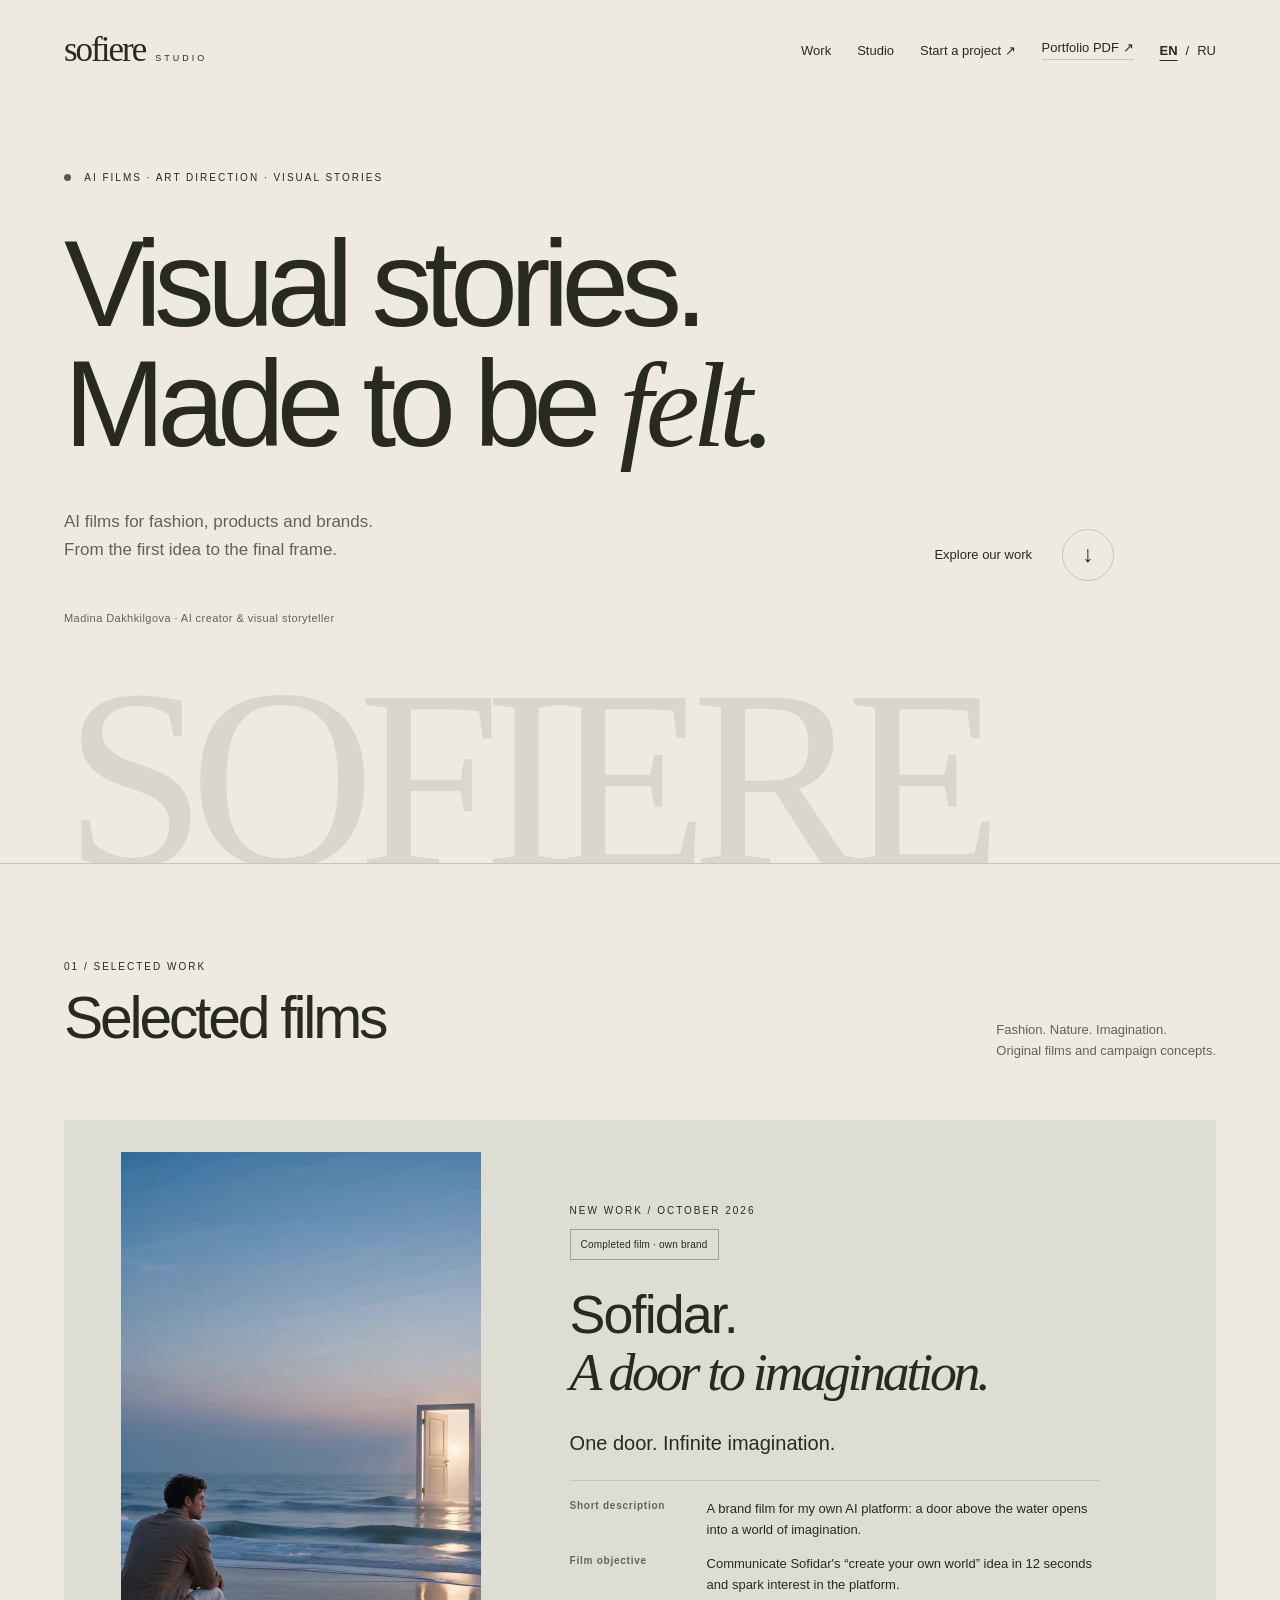
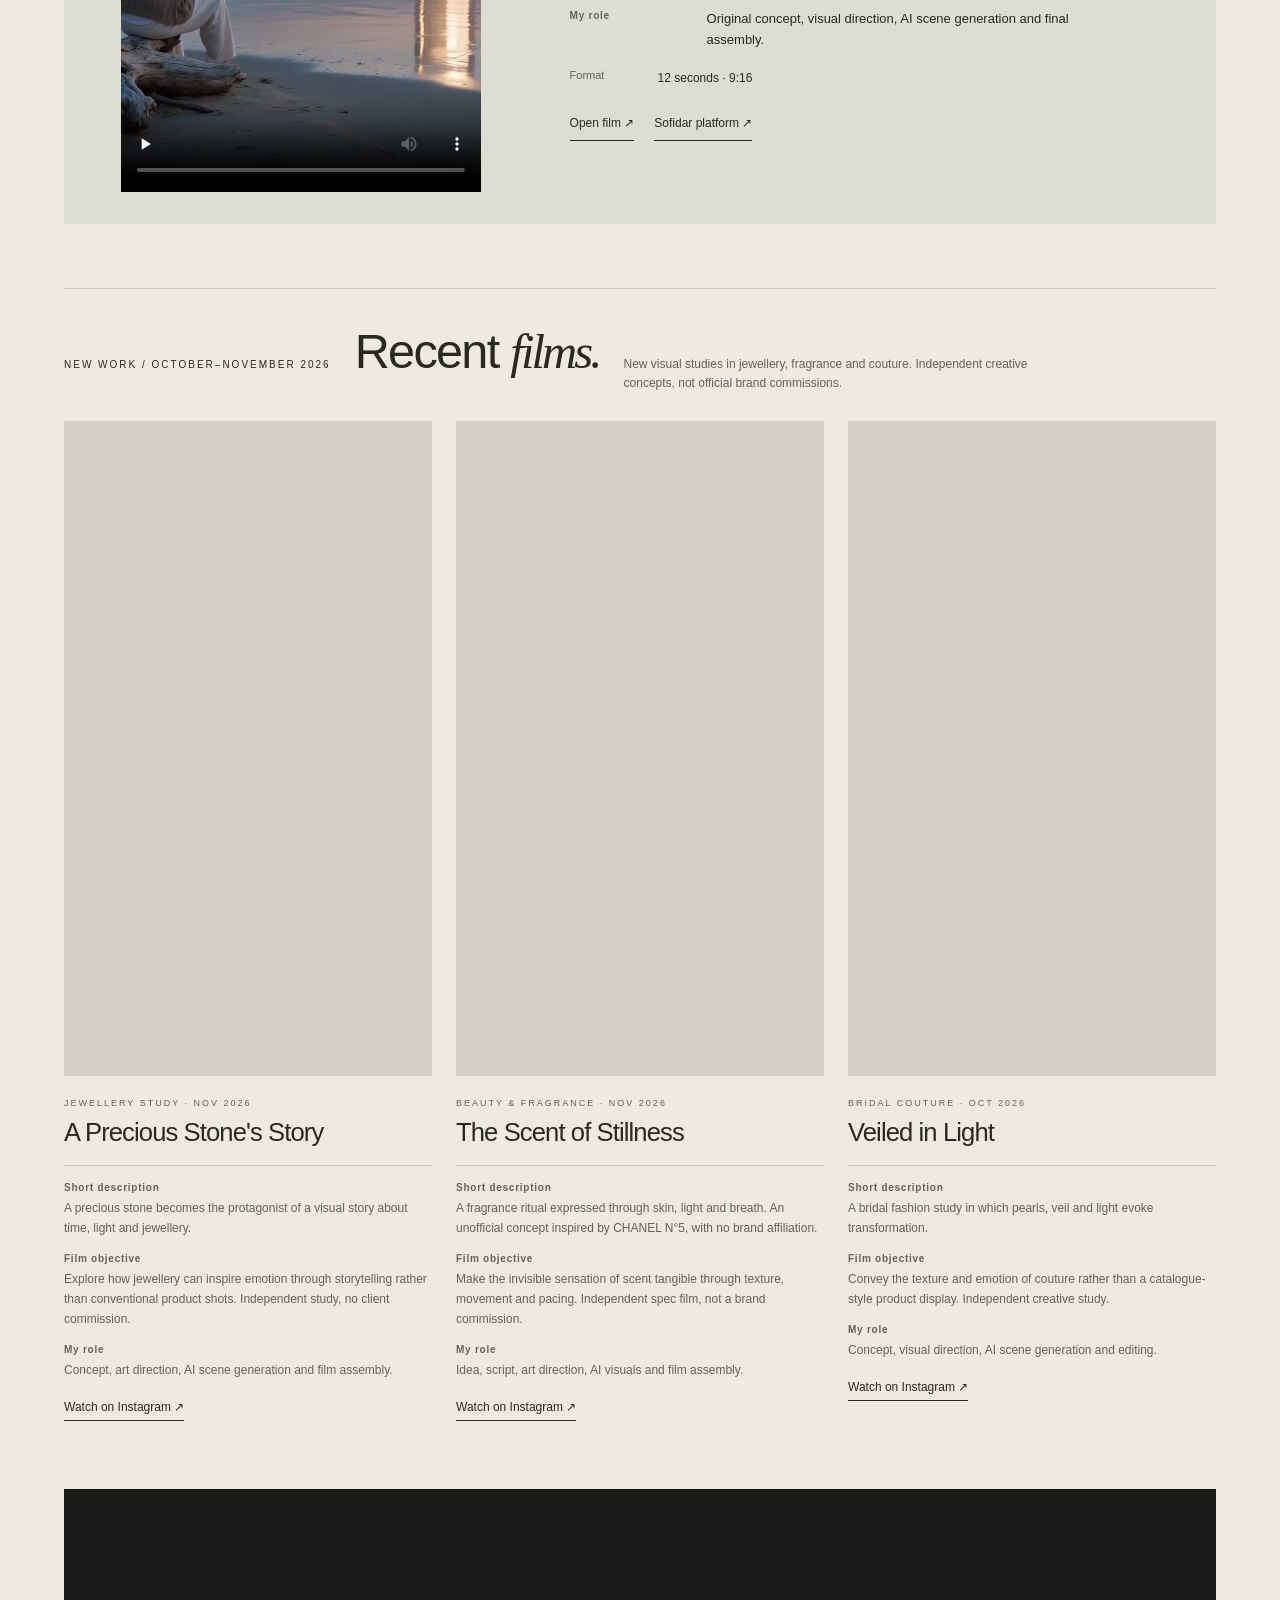
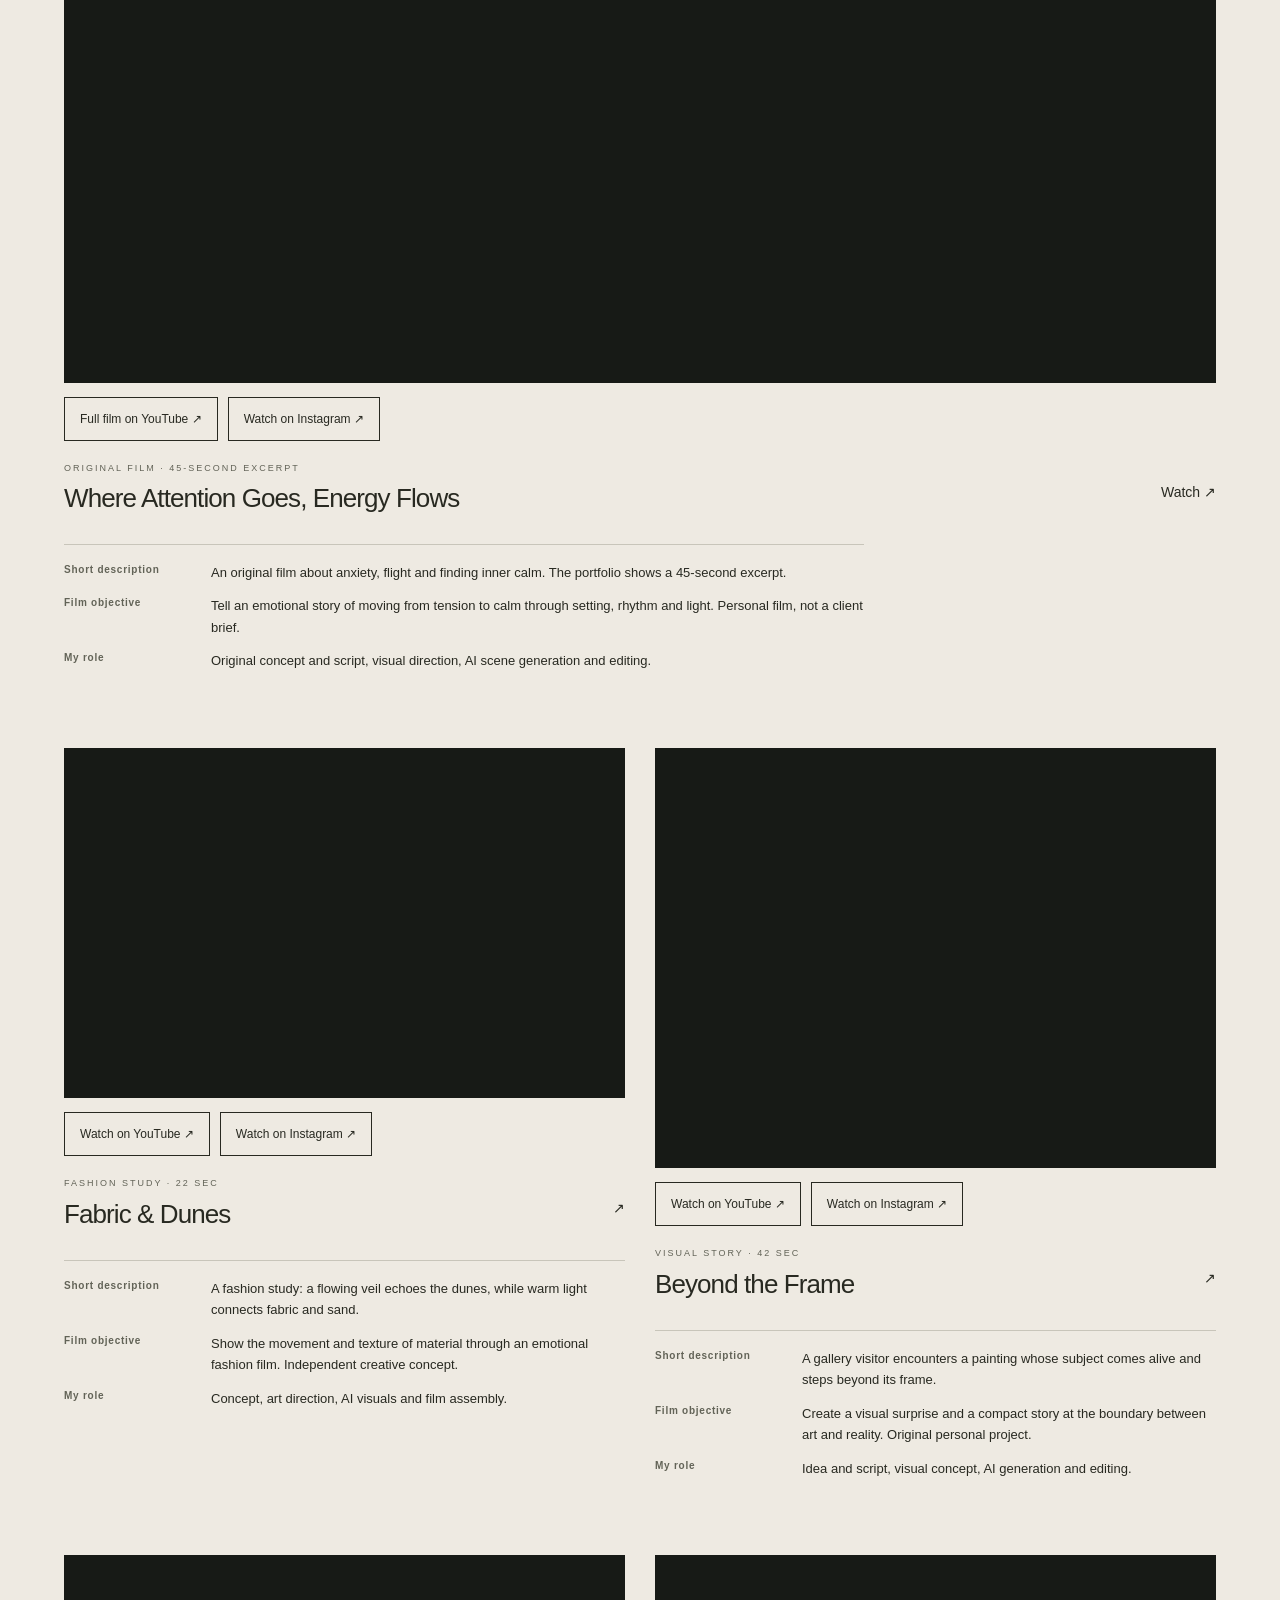
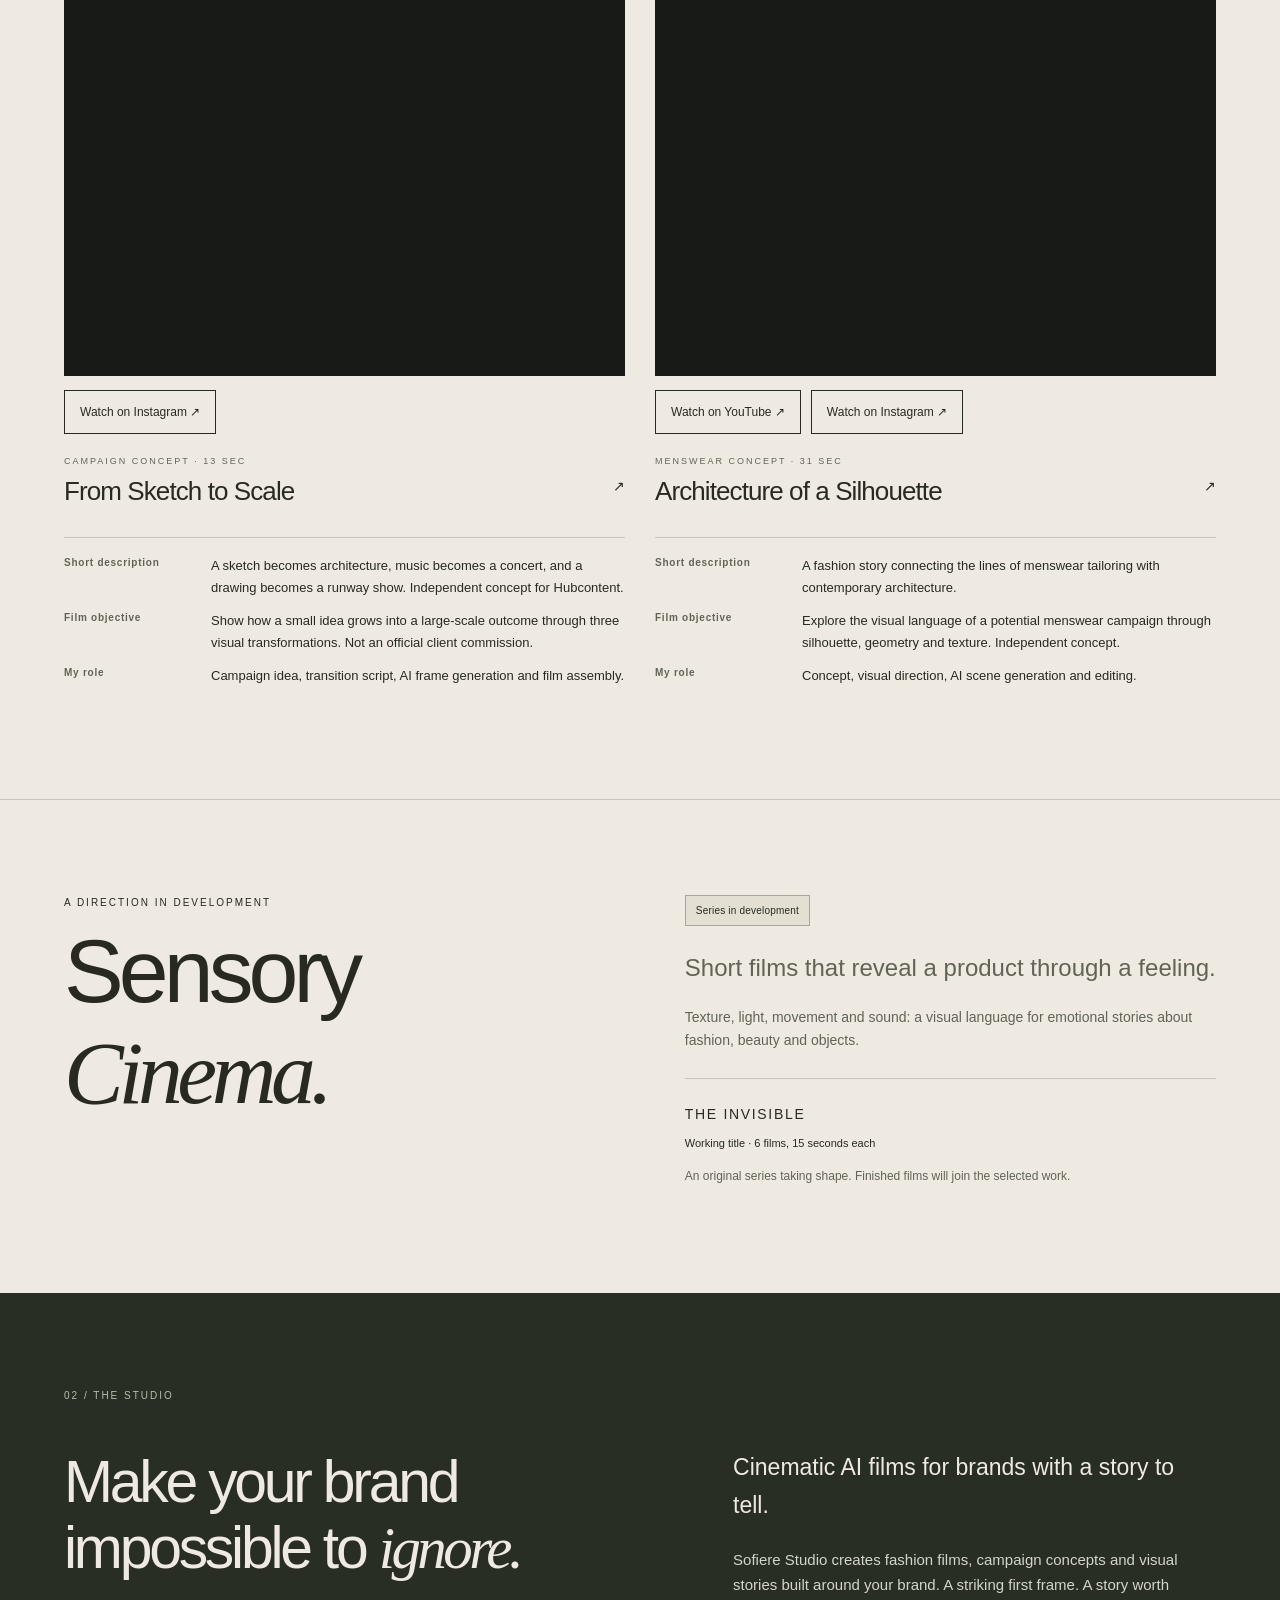
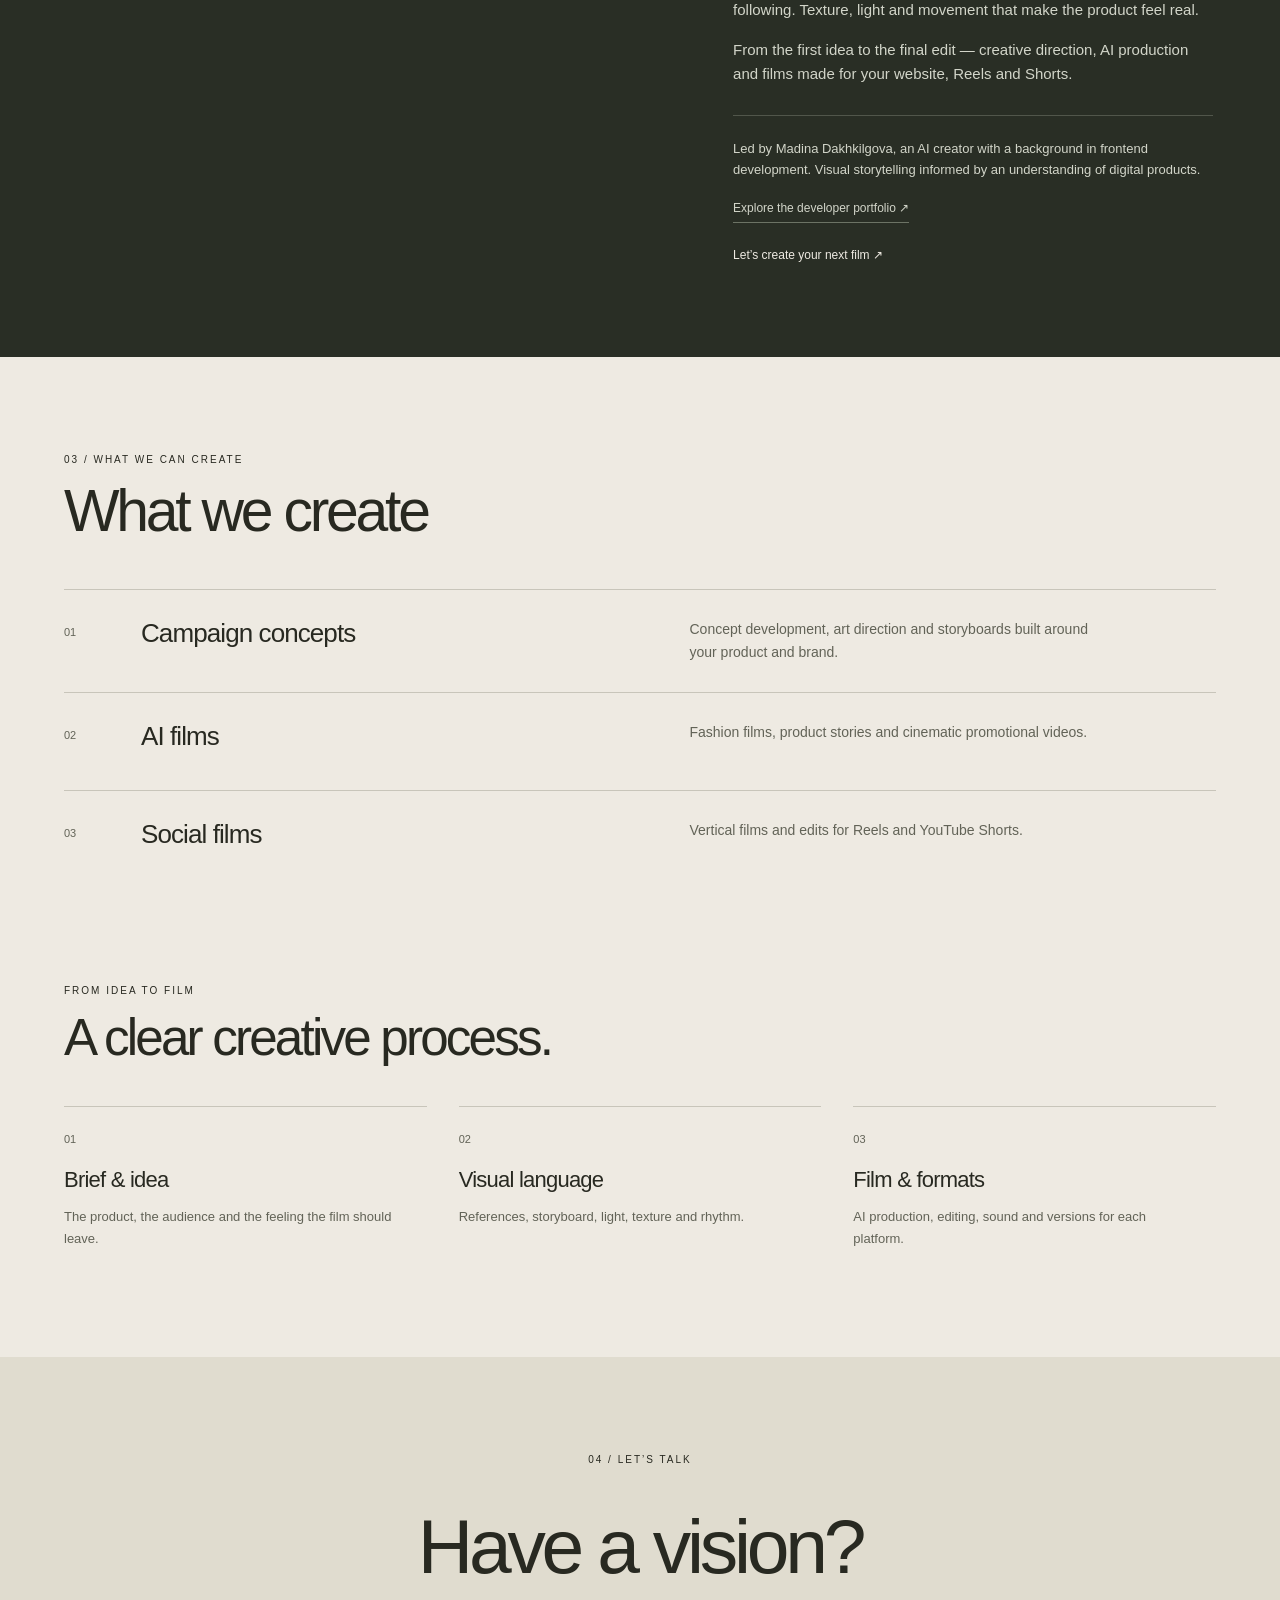
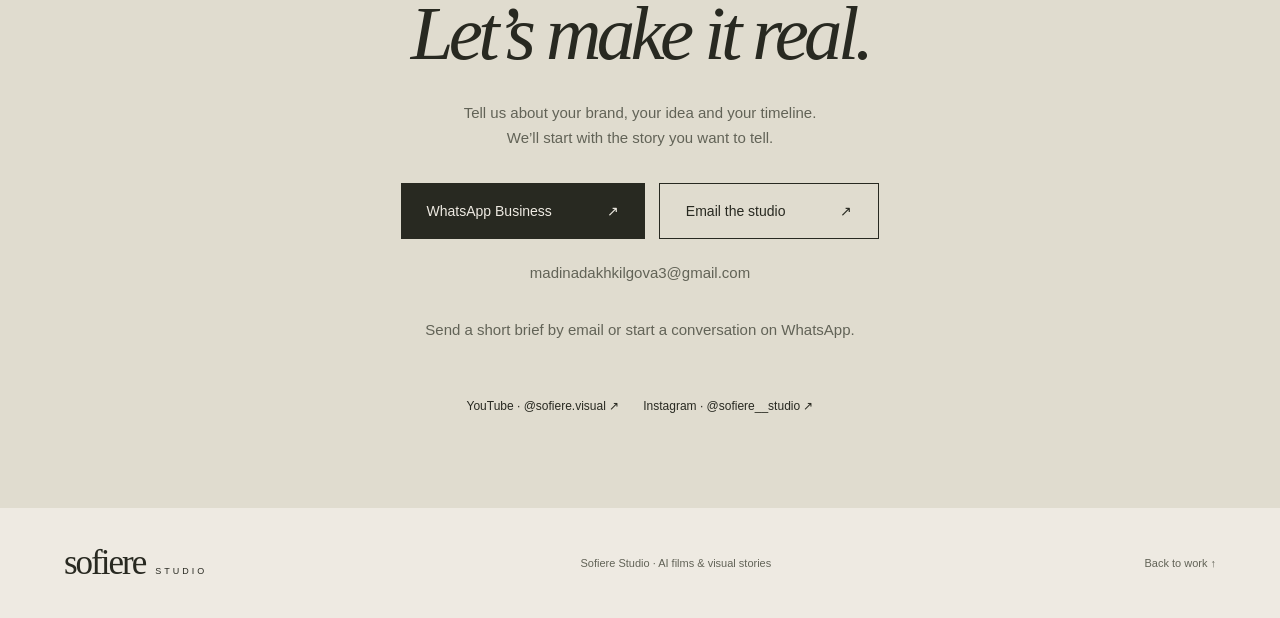
==== commit 7c4cc052: "Refresh case-study CSS version for visitors (index.html)" ====
--- a/index.html
+++ b/index.html
@@ -12,7 +12,7 @@
 <meta name="theme-color" content="#eeeae2">
 <meta name="description" content="Sofiere Studio — cinematic AI films, fashion stories and campaign concepts. From creative direction to the final edit.">
 <title>Sofiere Studio — AI films & visual stories</title>
-<link rel="stylesheet" href="styles.css?v=20261105">
+<link rel="stylesheet" href="styles.css?v=20261107-cases">
 <script src="site.js" defer></script>
 <link rel="alternate" hreflang="en" href="https://madina-di.github.io/sofiere-studio/">
 <link rel="alternate" hreflang="ru" href="https://madina-di.github.io/sofiere-studio/ru.html">
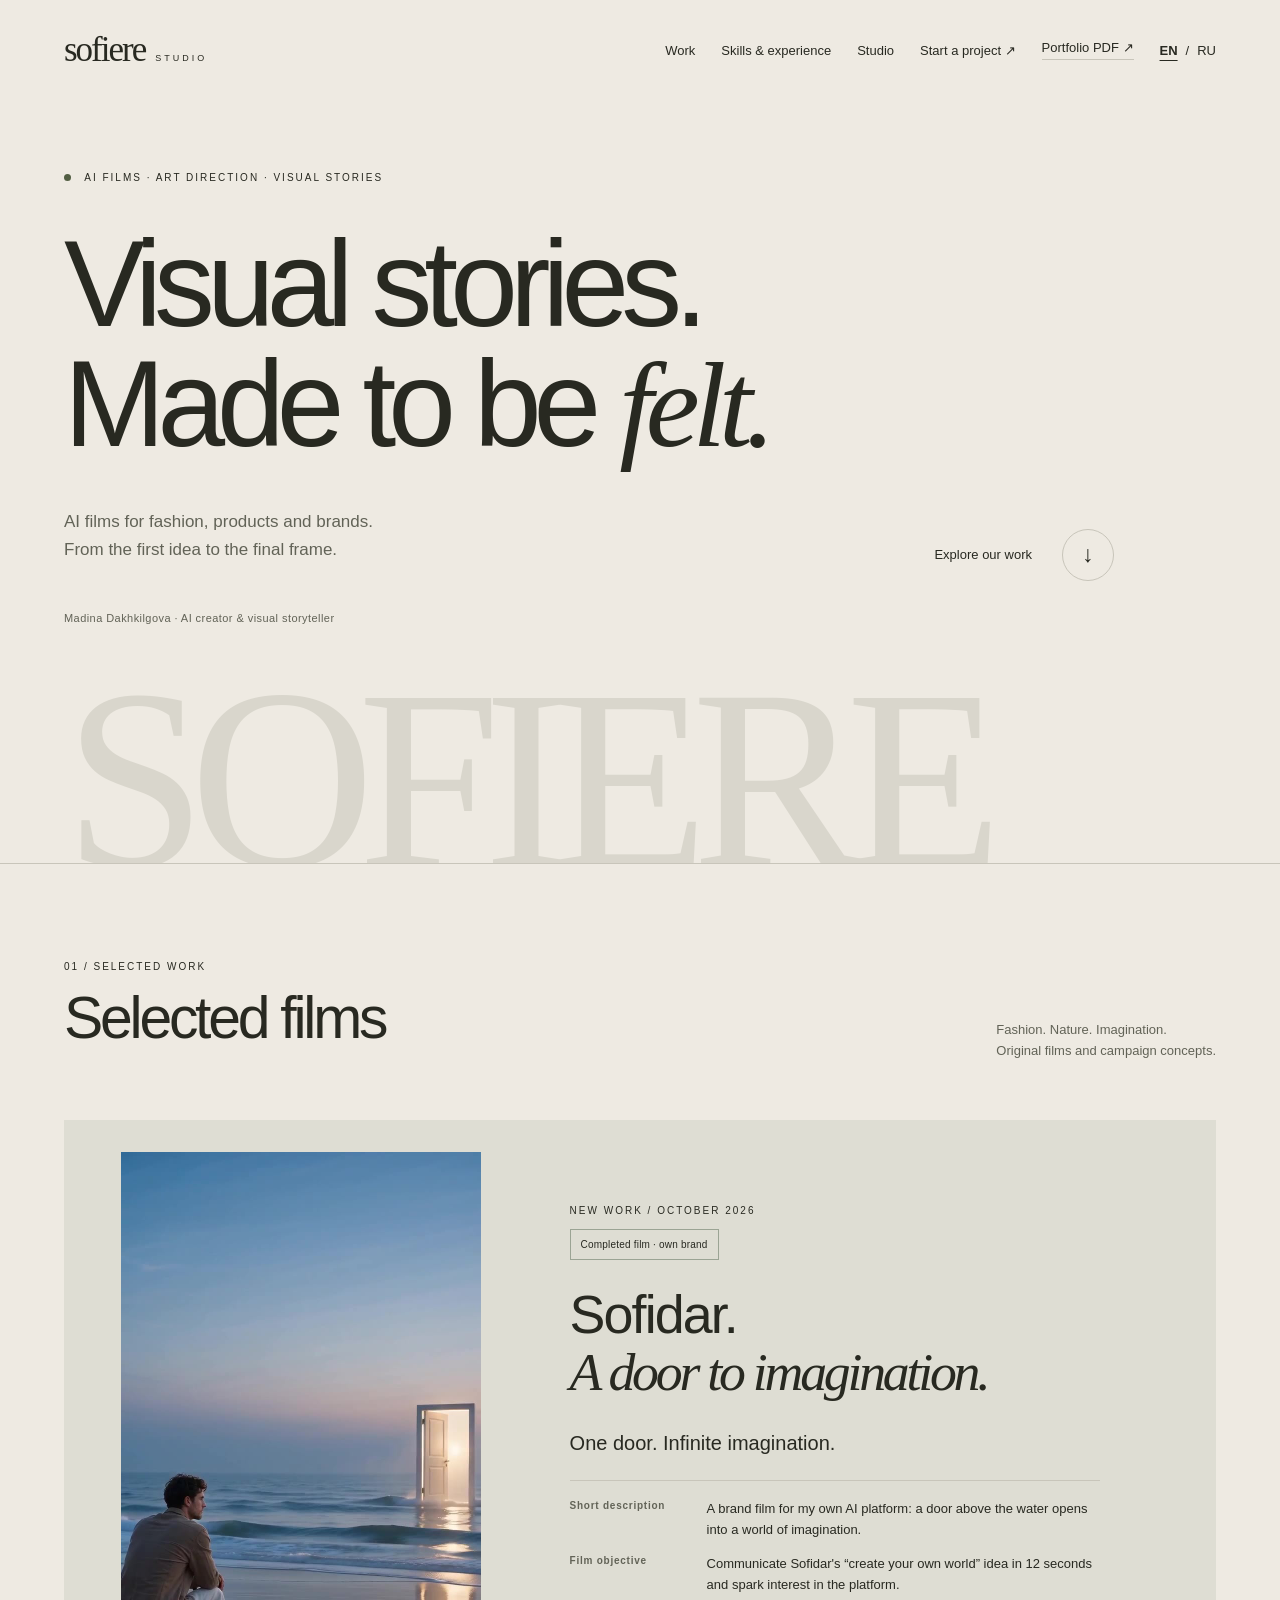
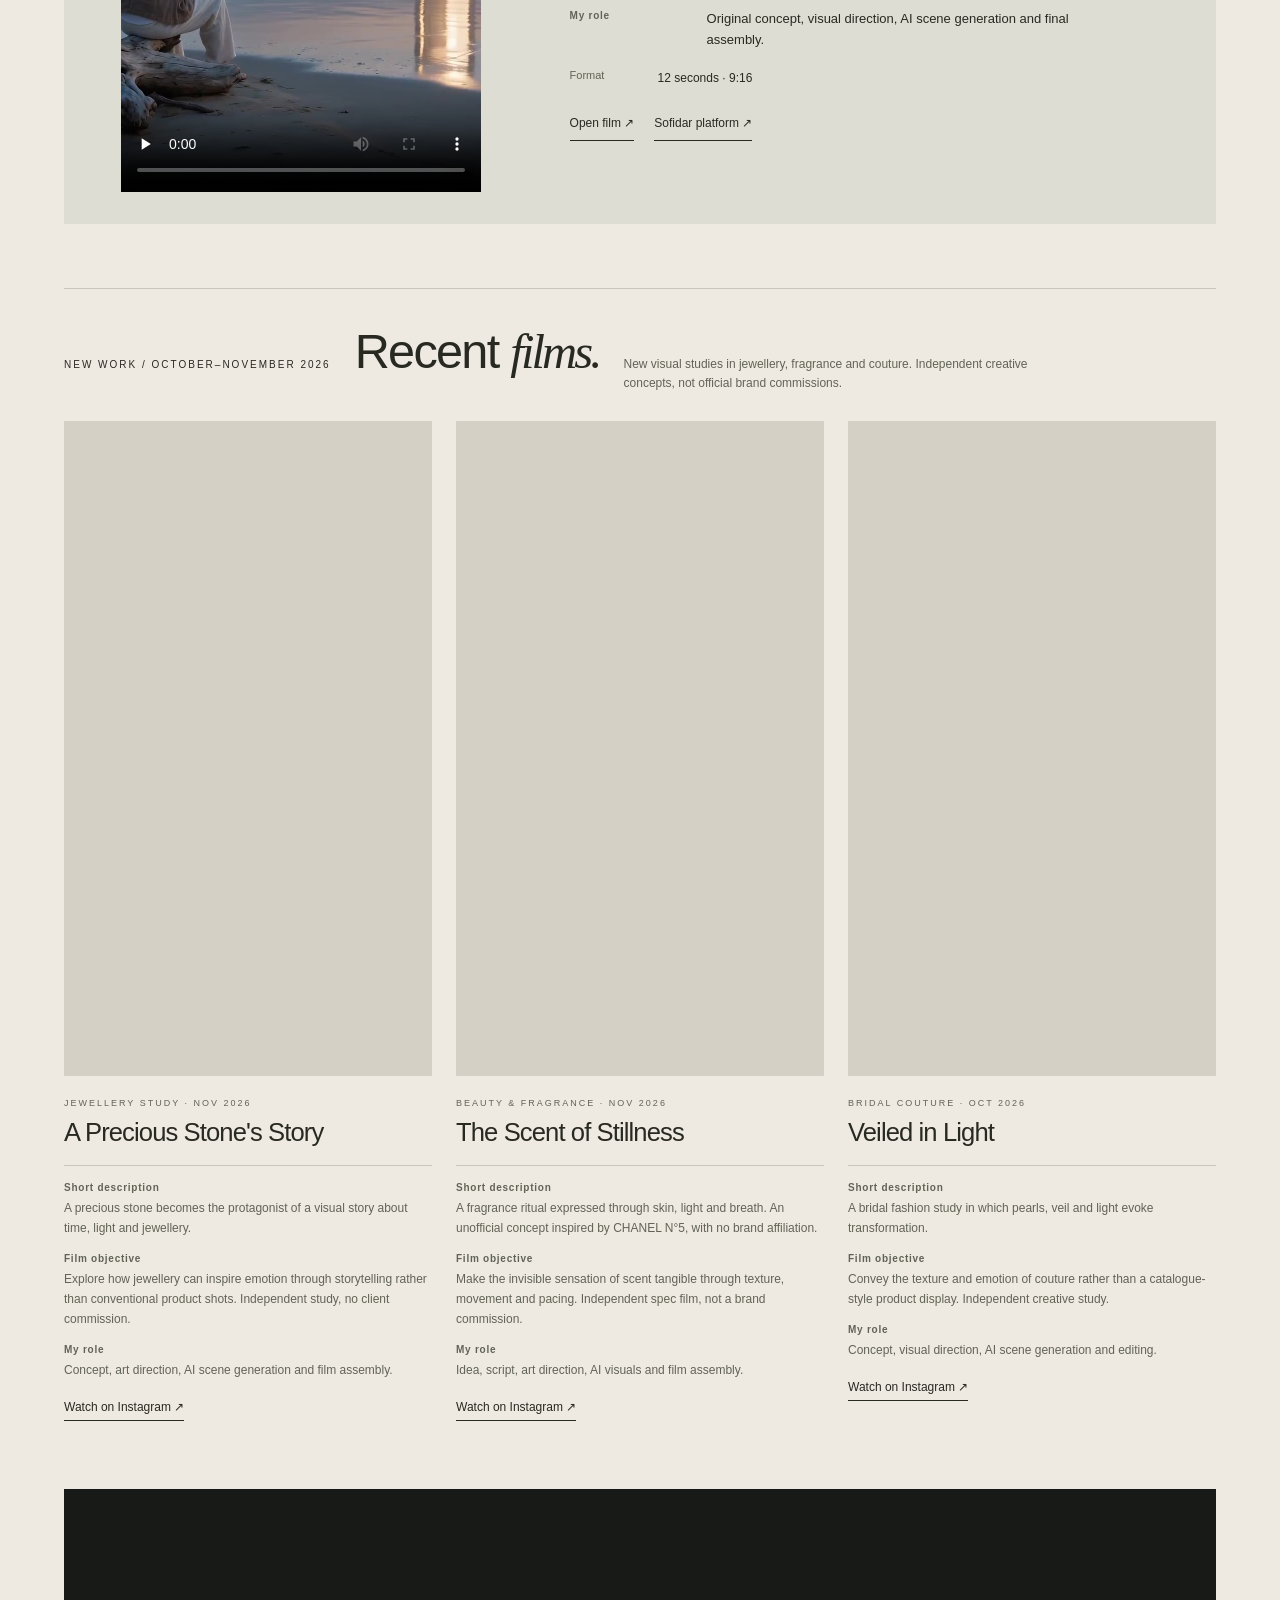
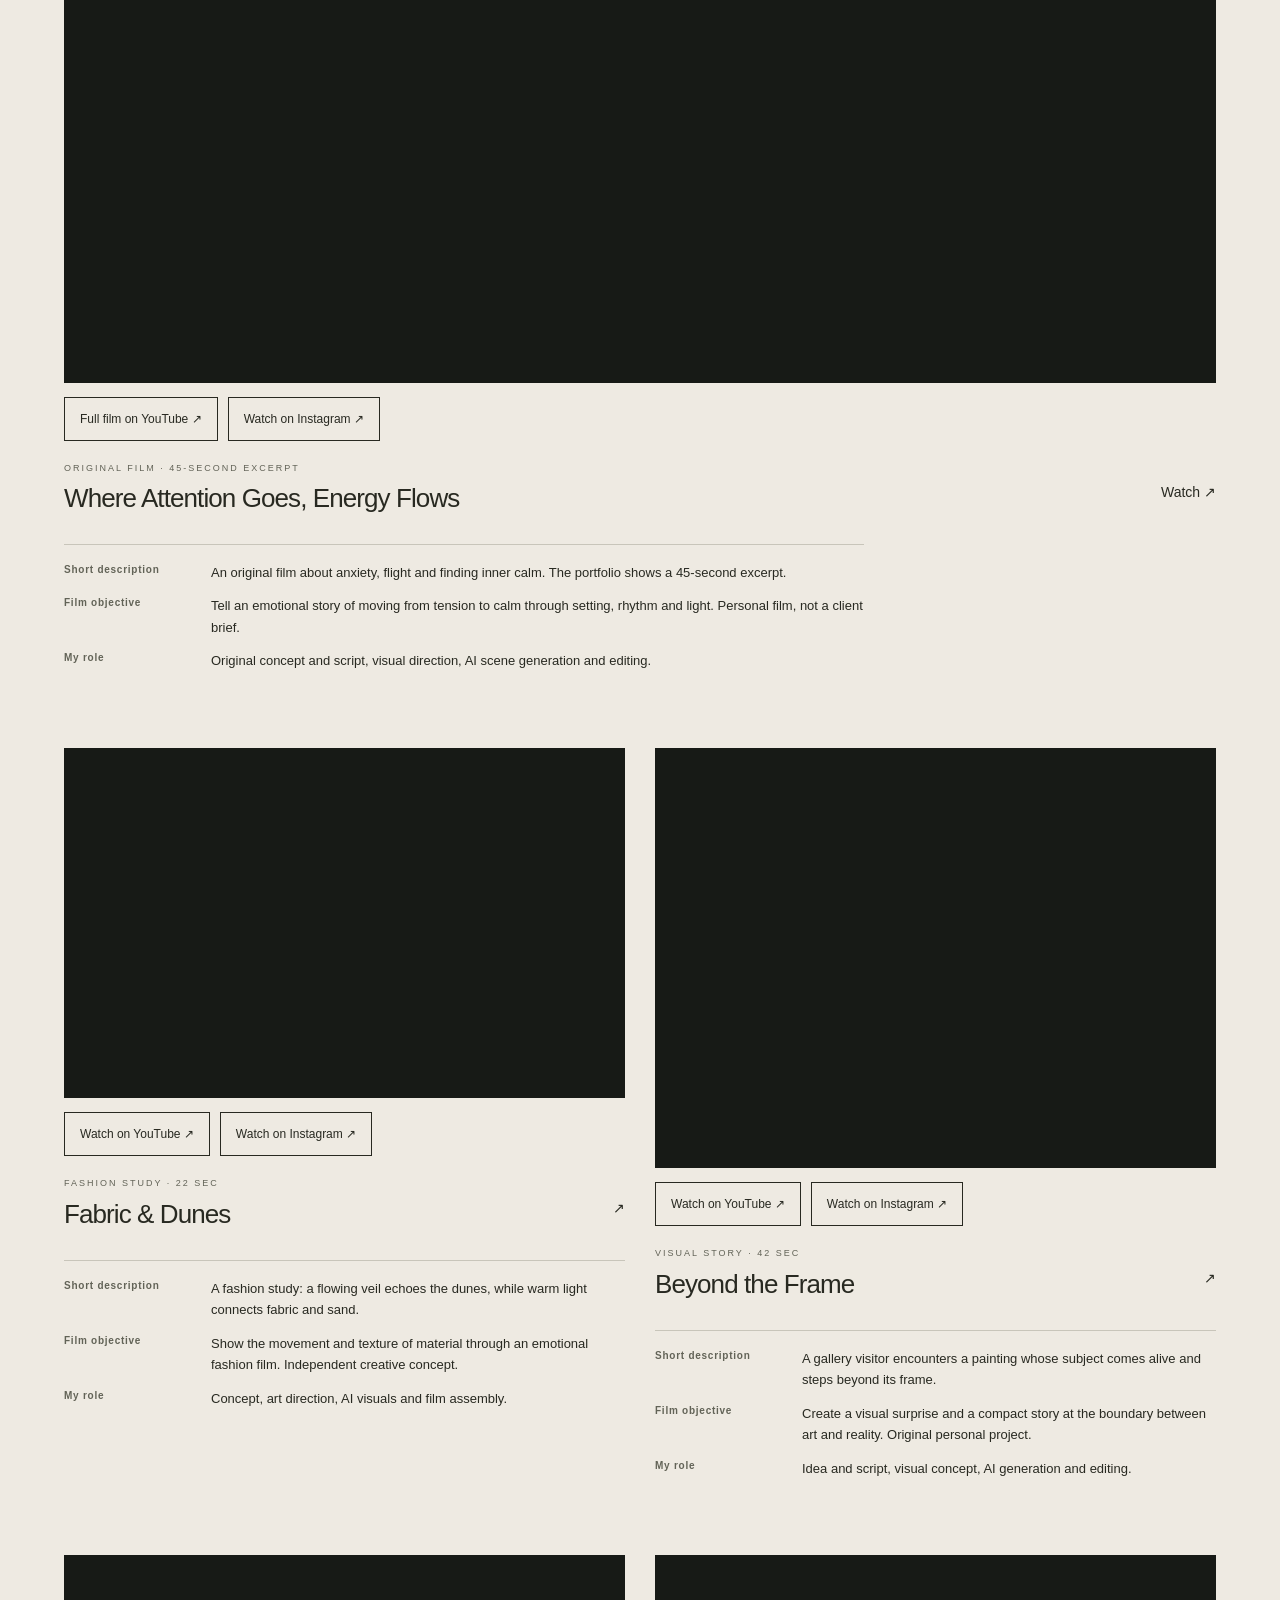
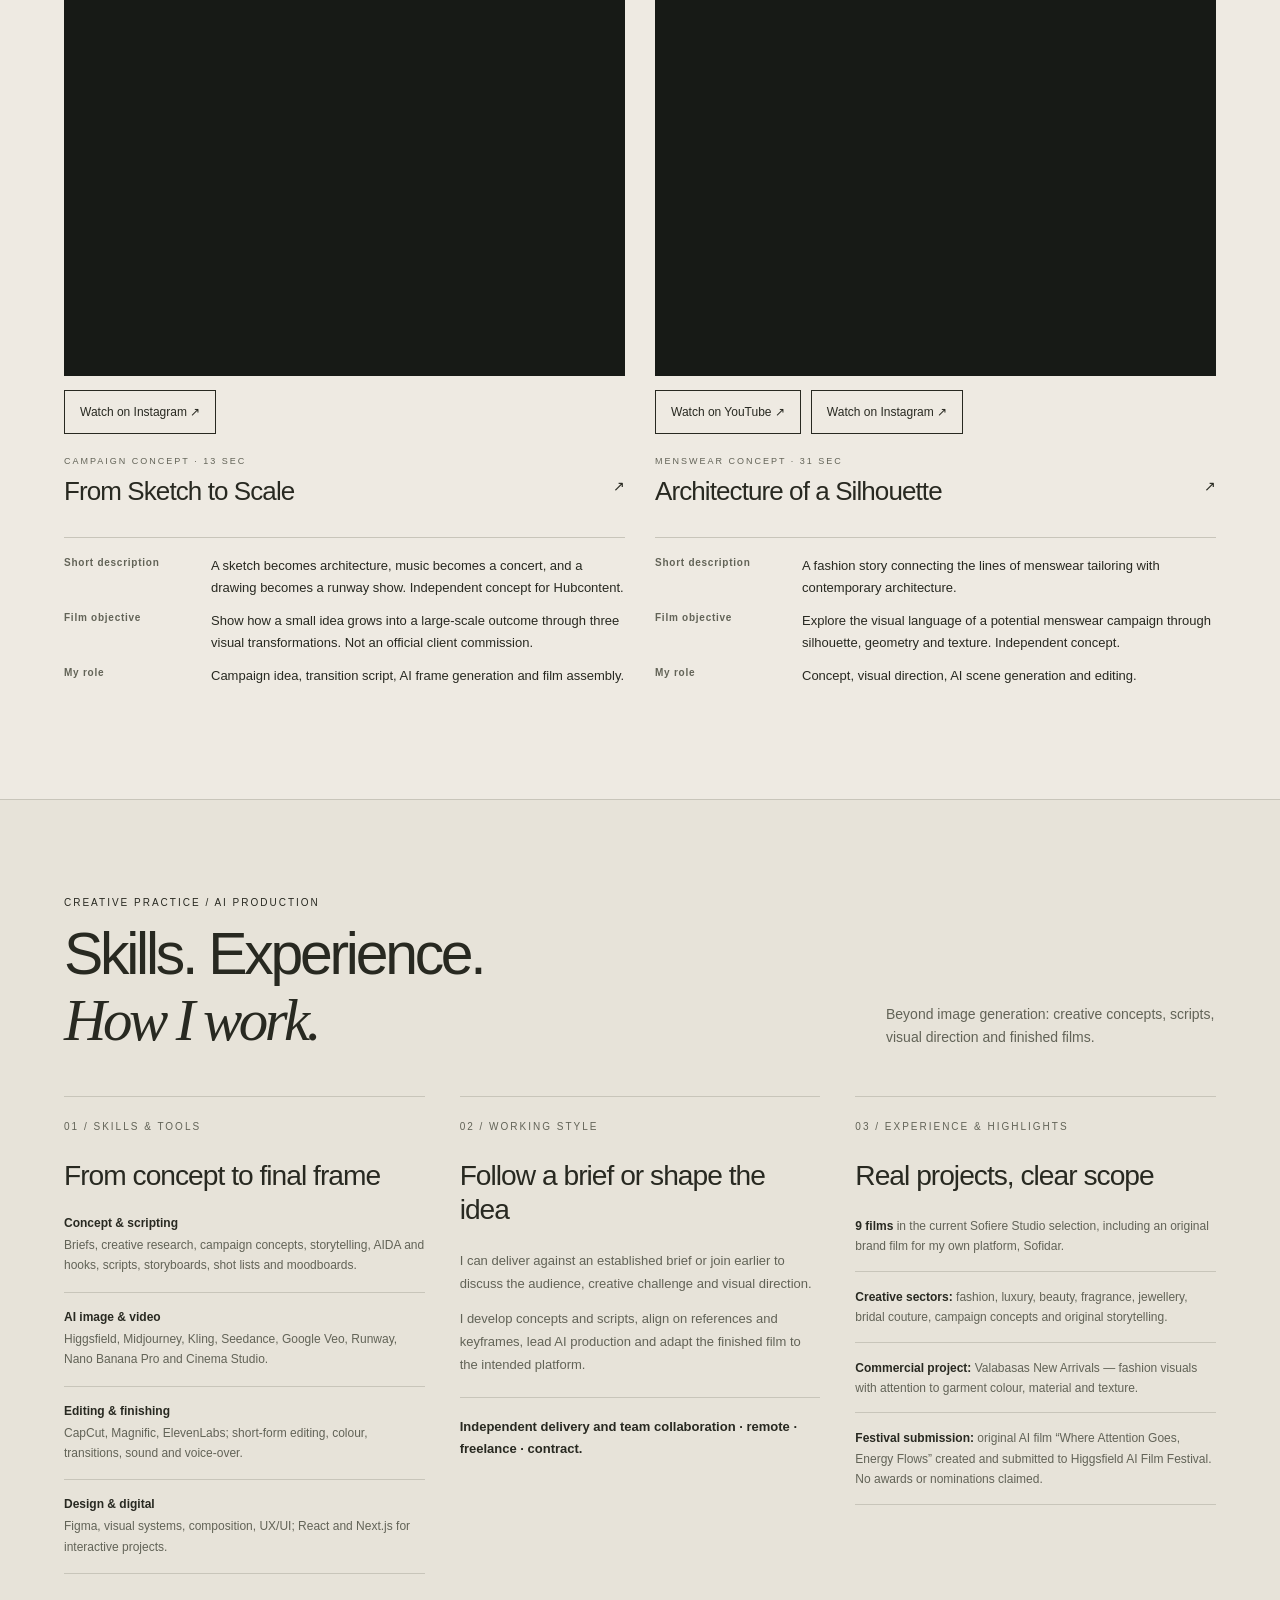
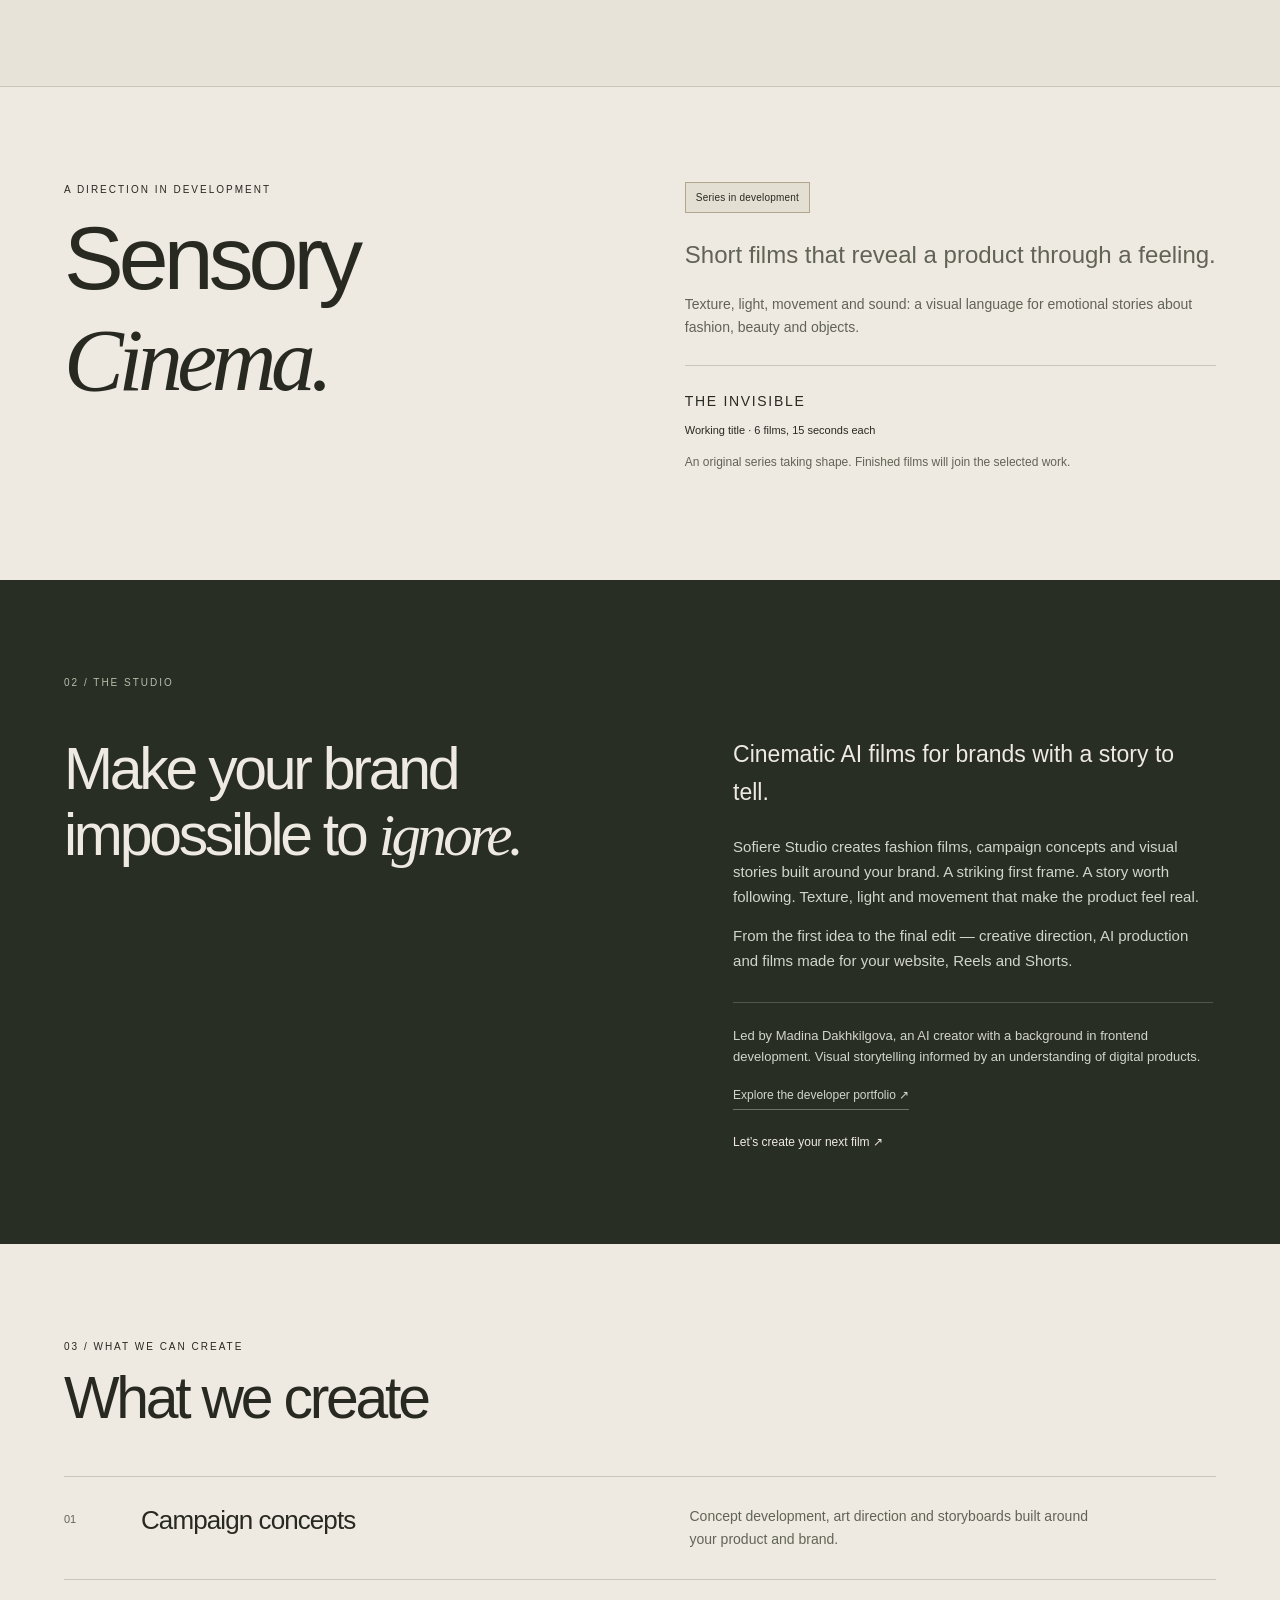
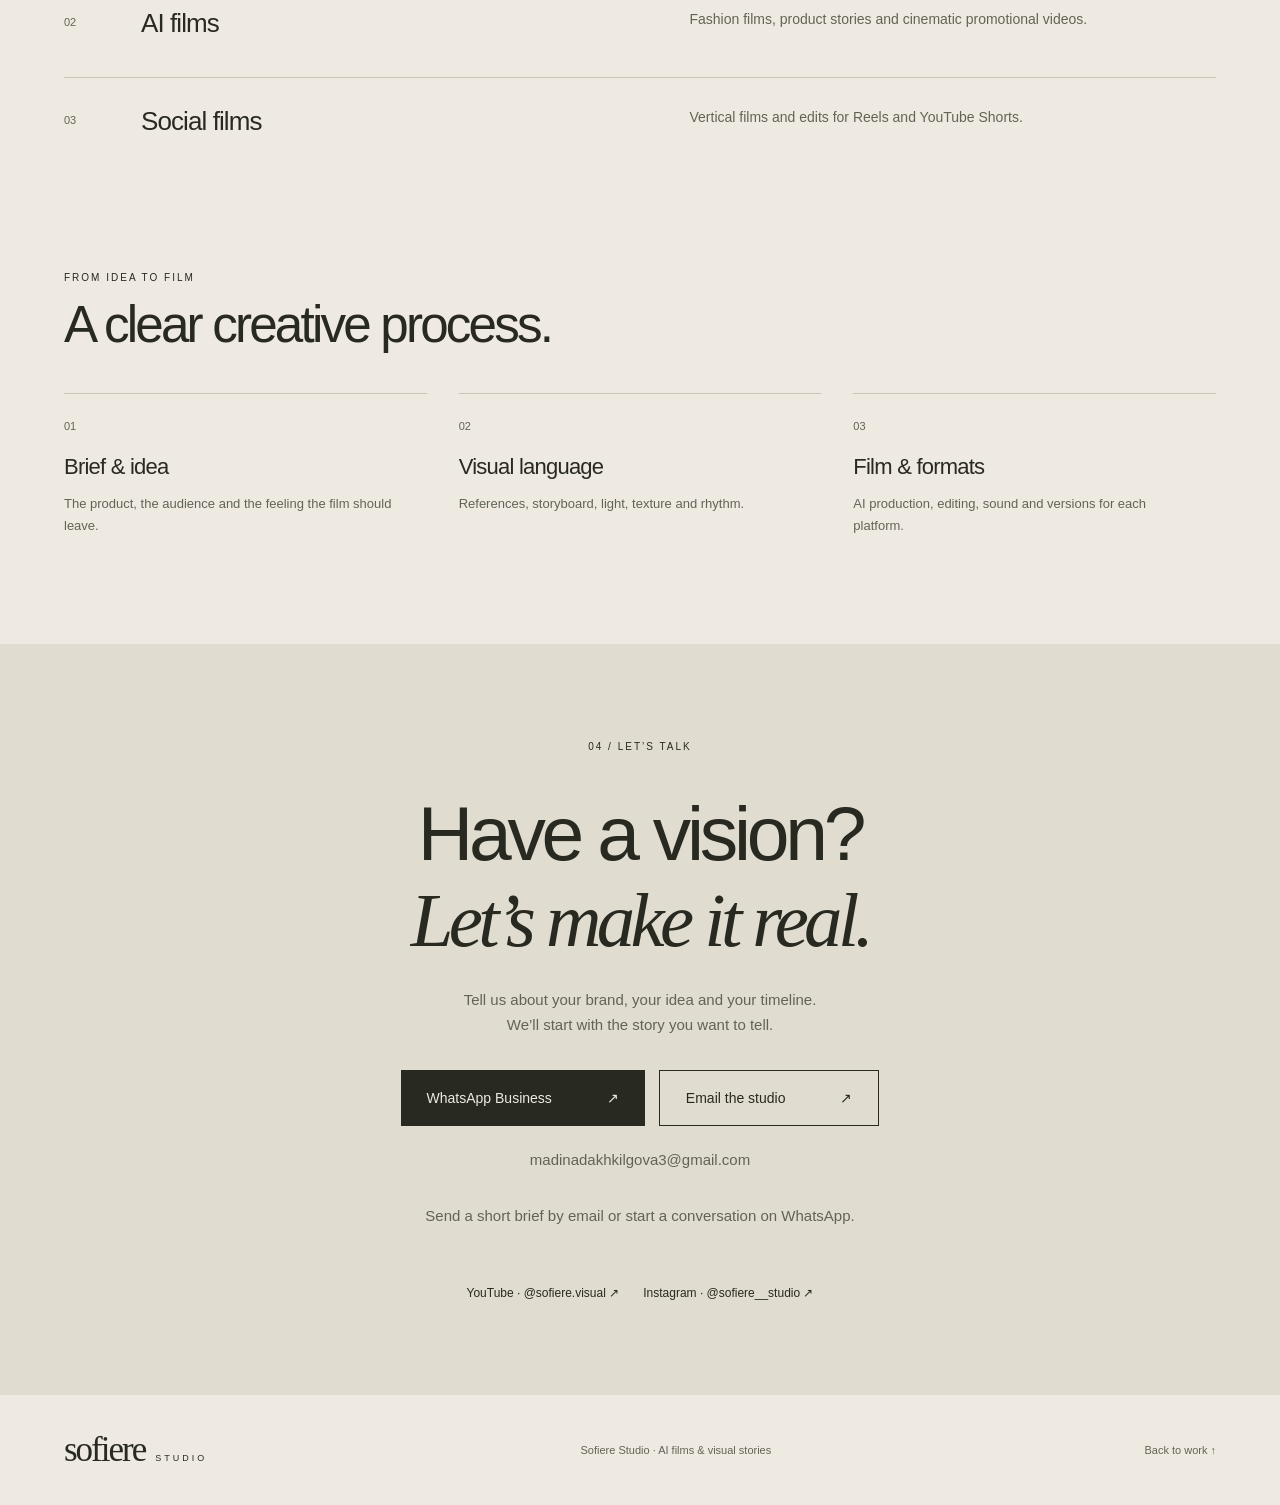
==== commit c78b8174: "Add skills, working style, and verified experience (index.html)" ====
--- a/index.html
+++ b/index.html
@@ -22,7 +22,7 @@
 <a class="skip" href="#work">Skip to work</a>
 <header class="header">
 <a class="brand" href="#" aria-label="Sofiere Studio — home">sofiere<span>STUDIO</span></a>
-<nav aria-label="Main navigation"><a href="#work">Work</a><a href="#about">Studio</a><a href="#contact">Start a project <span aria-hidden="true">↗</span></a><a class="nav-deck" href="https://drive.google.com/file/d/1M2yKuSpAmS8w-sIev-sqmCkpCgGjSl5T/view" target="_blank" rel="noopener noreferrer">Portfolio PDF ↗</a><span class="language-switch" role="group" aria-label="Language"><a href="./" lang="en" hreflang="en" aria-current="page">EN</a><span aria-hidden="true">/</span><a href="ru.html" lang="ru" hreflang="ru">RU</a></span></nav>
+<nav aria-label="Main navigation"><a href="#work">Work</a><a href="#credentials">Skills &amp; experience</a><a href="#about">Studio</a><a href="#contact">Start a project <span aria-hidden="true">↗</span></a><a class="nav-deck" href="https://drive.google.com/file/d/1M2yKuSpAmS8w-sIev-sqmCkpCgGjSl5T/view" target="_blank" rel="noopener noreferrer">Portfolio PDF ↗</a><span class="language-switch" role="group" aria-label="Language"><a href="./" lang="en" hreflang="en" aria-current="page">EN</a><span aria-hidden="true">/</span><a href="ru.html" lang="ru" hreflang="ru">RU</a></span></nav>
 </header>
 <main>
 <section class="hero" aria-labelledby="hero-title">
@@ -94,6 +94,28 @@
 </div>
 <noscript><p>Enable JavaScript for embedded players, or use the project links to watch each film.</p></noscript>
 </section>
+<section class="credentials section" id="credentials" aria-labelledby="credentials-title">
+<div class="credentials-heading"><div><p class="eyebrow">CREATIVE PRACTICE / AI PRODUCTION</p><h2 id="credentials-title">Skills. Experience.<br><em>How I work.</em></h2></div><p>Beyond image generation: creative concepts, scripts, visual direction and finished films.</p></div>
+<div class="credentials-grid">
+<div class="credential-column"><p class="eyebrow">01 / SKILLS &amp; TOOLS</p><h3>From concept to final frame</h3>
+<dl class="credential-facts">
+<div><dt>Concept &amp; scripting</dt><dd>Briefs, creative research, campaign concepts, storytelling, AIDA and hooks, scripts, storyboards, shot lists and moodboards.</dd></div>
+<div><dt>AI image &amp; video</dt><dd>Higgsfield, Midjourney, Kling, Seedance, Google Veo, Runway, Nano Banana Pro and Cinema Studio.</dd></div>
+<div><dt>Editing &amp; finishing</dt><dd>CapCut, Magnific, ElevenLabs; short-form editing, colour, transitions, sound and voice-over.</dd></div>
+<div><dt>Design &amp; digital</dt><dd>Figma, visual systems, composition, UX/UI; React and Next.js for interactive projects.</dd></div>
+</dl></div>
+<div class="credential-column"><p class="eyebrow">02 / WORKING STYLE</p><h3>Follow a brief or shape the idea</h3>
+<p>I can deliver against an established brief or join earlier to discuss the audience, creative challenge and visual direction.</p>
+<p>I develop concepts and scripts, align on references and keyframes, lead AI production and adapt the finished film to the intended platform.</p>
+<p class="credential-emphasis">Independent delivery and team collaboration · remote · freelance · contract.</p></div>
+<div class="credential-column"><p class="eyebrow">03 / EXPERIENCE &amp; HIGHLIGHTS</p><h3>Real projects, clear scope</h3>
+<ul class="credential-list">
+<li><strong>9 films</strong> in the current Sofiere Studio selection, including an original brand film for my own platform, Sofidar.</li>
+<li><strong>Creative sectors:</strong> fashion, luxury, beauty, fragrance, jewellery, bridal couture, campaign concepts and original storytelling.</li>
+<li><strong>Commercial project:</strong> Valabasas New Arrivals — fashion visuals with attention to garment colour, material and texture.</li>
+<li><strong>Festival submission:</strong> original AI film “Where Attention Goes, Energy Flows” created and submitted to Higgsfield AI Film Festival. No awards or nominations claimed.</li>
+</ul></div>
+</div></section>
 <section class="direction section" id="direction" aria-labelledby="direction-title"><div><p class="eyebrow">A DIRECTION IN DEVELOPMENT</p><h2 id="direction-title">Sensory<br><em>Cinema.</em></h2></div><div class="direction-copy"><span class="project-status status-progress">Series in development</span><p class="large">Short films that reveal a product through a feeling.</p><p>Texture, light, movement and sound: a visual language for emotional stories about fashion, beauty and objects.</p><p class="direction-collection">THE INVISIBLE <span>Working title · 6 films, 15 seconds each</span></p><p class="direction-note">An original series taking shape. Finished films will join the selected work.</p></div></section>
 <section class="about section" id="about" aria-labelledby="about-title" lang="en">
 <p class="eyebrow">02 / THE STUDIO</p>
--- a/styles.css
+++ b/styles.css
@@ -45,3 +45,24 @@
 .new-release .case-brief dt{display:block;margin-bottom:4px}
 .new-release .case-brief dd{font-size:12px;color:var(--muted)}
 @media(max-width:650px){.case-brief>div,.featured-copy .case-brief>div{grid-template-columns:1fr;gap:4px}.case-brief{gap:14px}.case-brief dd{font-size:13px}}
+
+/* November 2026: professional credentials aligned with the film portfolio. */
+.credentials{border-top:1px solid var(--line);background:#e7e3d9}
+.credentials-heading{display:flex;justify-content:space-between;align-items:end;gap:35px;margin-bottom:42px}
+.credentials-heading h2{margin-bottom:0}
+.credentials-heading>p{font-size:14px;color:var(--muted);max-width:330px;margin-bottom:5px}
+.credentials-grid{display:grid;grid-template-columns:repeat(3,minmax(0,1fr));gap:35px}
+.credential-column{border-top:1px solid var(--line);padding-top:22px;min-width:0}
+.credential-column>.eyebrow{color:var(--muted);margin-bottom:24px}
+.credential-column h3{font-size:clamp(23px,2.2vw,30px);line-height:1.2;max-width:320px;margin-bottom:23px}
+.credential-column>p:not(.eyebrow){font-size:13px;line-height:1.75;color:var(--muted)}
+.credential-column .credential-emphasis{color:var(--ink)!important;font-weight:600;border-top:1px solid var(--line);padding-top:18px;margin-top:20px}
+.credential-facts{margin:0}
+.credential-facts>div{padding:0 0 16px;margin-bottom:17px;border-bottom:1px solid var(--line)}
+.credential-facts dt{font-size:12px;font-weight:700;margin-bottom:5px}
+.credential-facts dd{margin:0;font-size:12px;line-height:1.7;color:var(--muted)}
+.credential-list{list-style:none;padding:0;margin:0}
+.credential-list li{padding:0 0 14px;margin-bottom:15px;border-bottom:1px solid var(--line);font-size:12px;line-height:1.7;color:var(--muted)}
+.credential-list strong{color:var(--ink)}
+@media(max-width:950px){.credentials-grid{grid-template-columns:repeat(2,minmax(0,1fr));gap:32px}.credential-column:last-child{grid-column:1/-1}}
+@media(max-width:650px){.credentials-heading{display:block;margin-bottom:26px}.credentials-heading>p{margin-top:18px}.credentials-grid{grid-template-columns:1fr;gap:25px}.credential-column:last-child{grid-column:auto}}
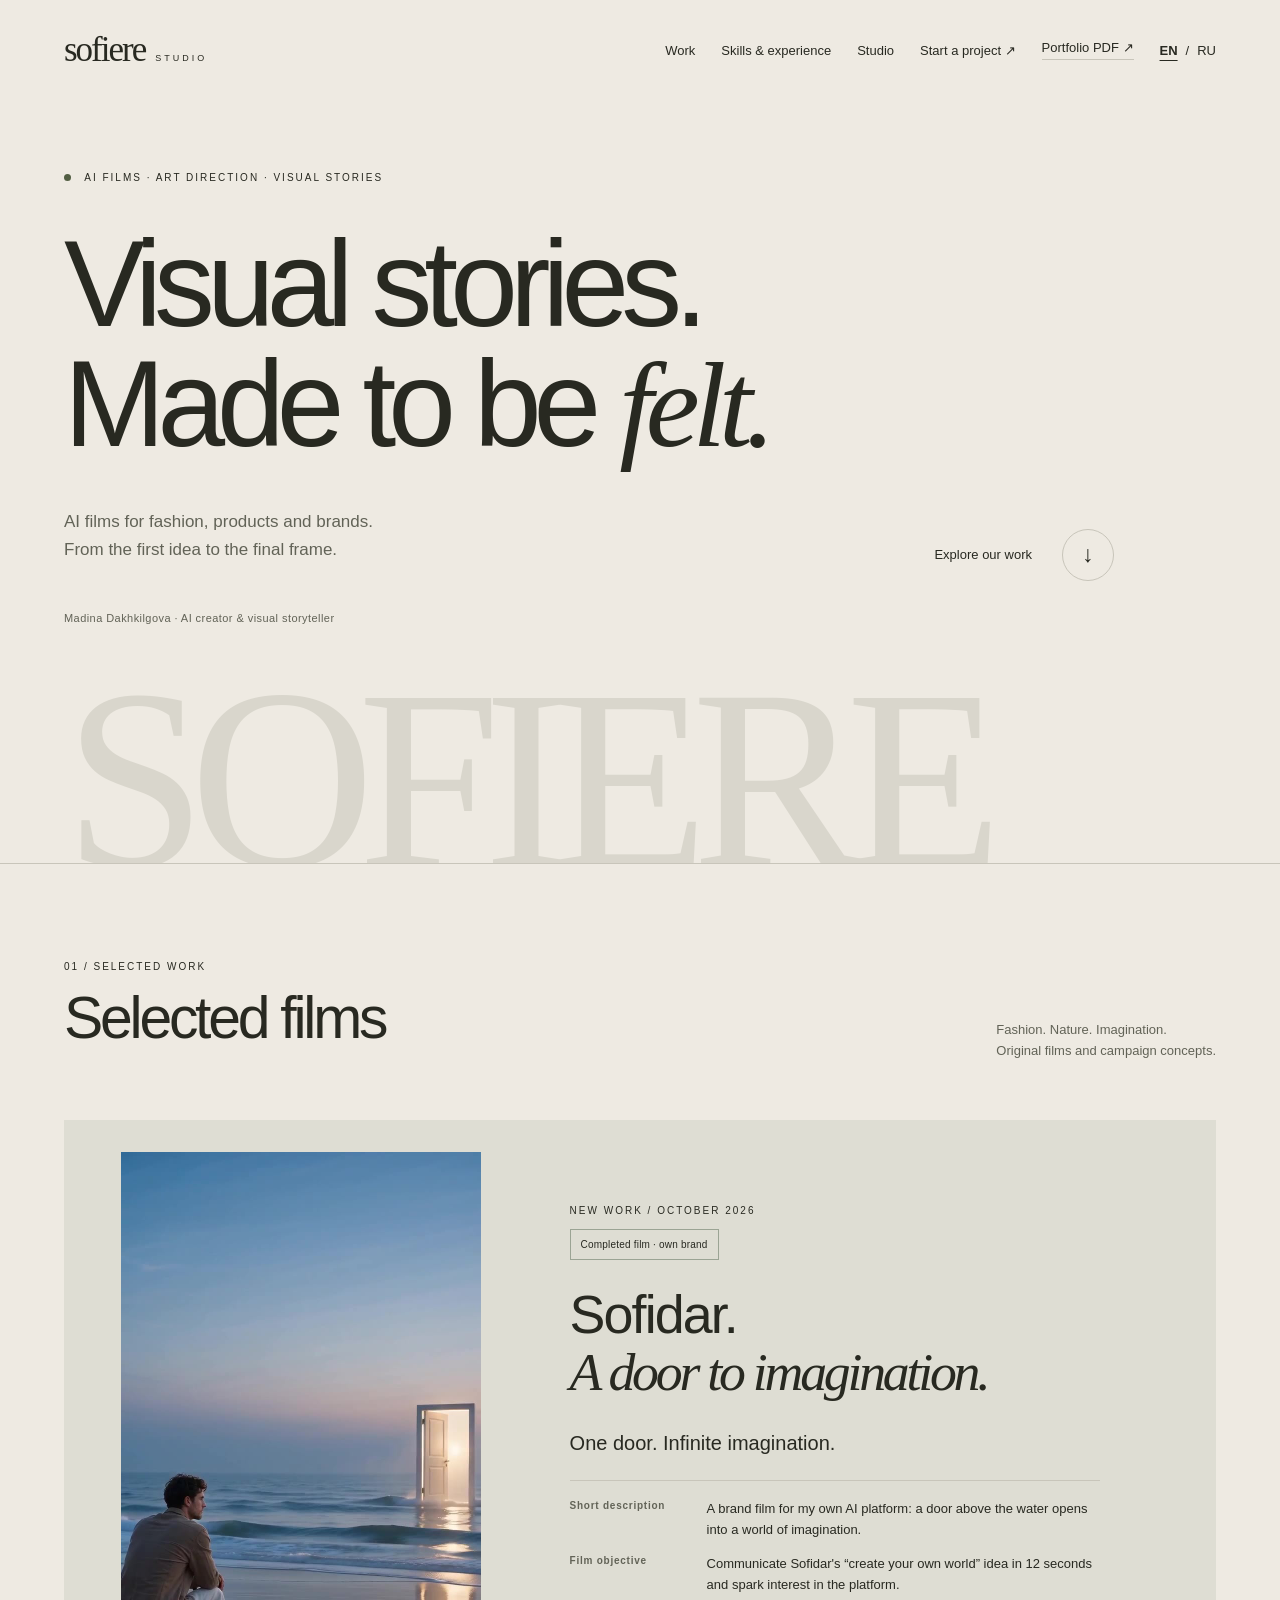
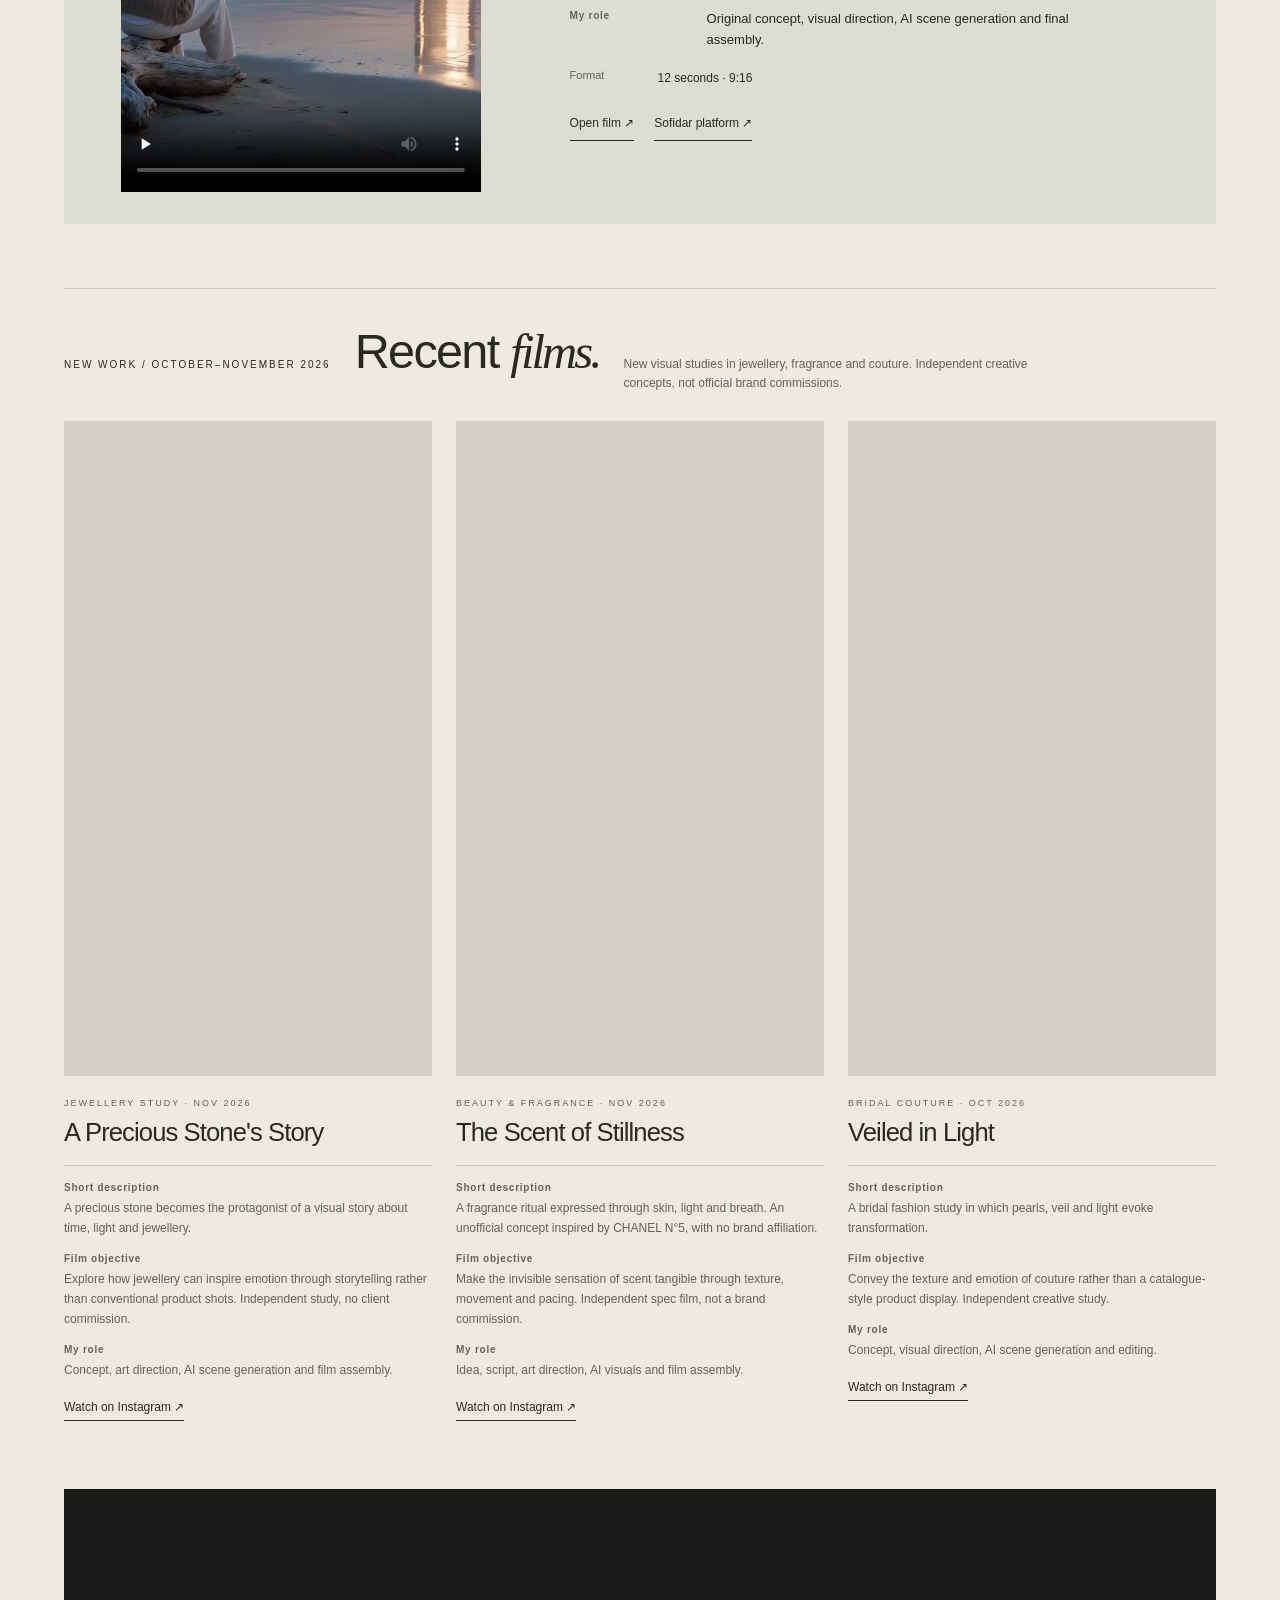
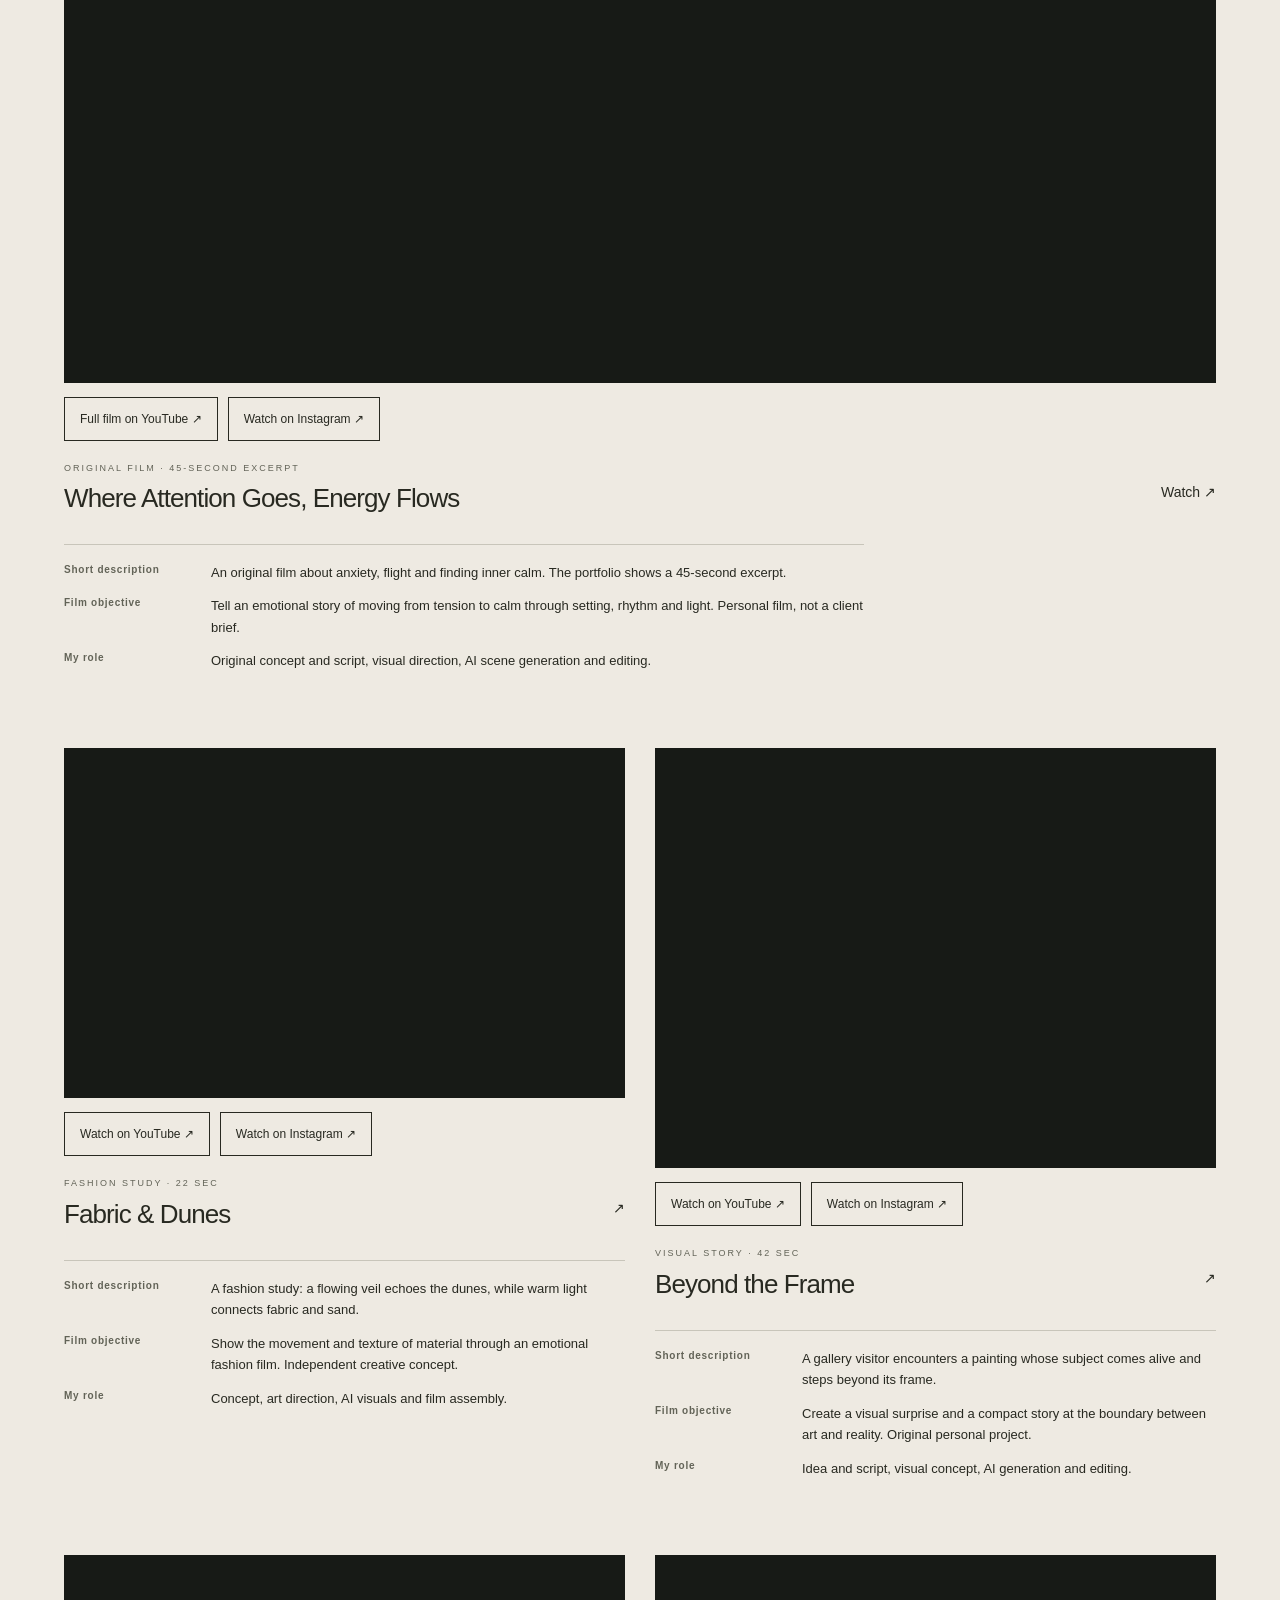
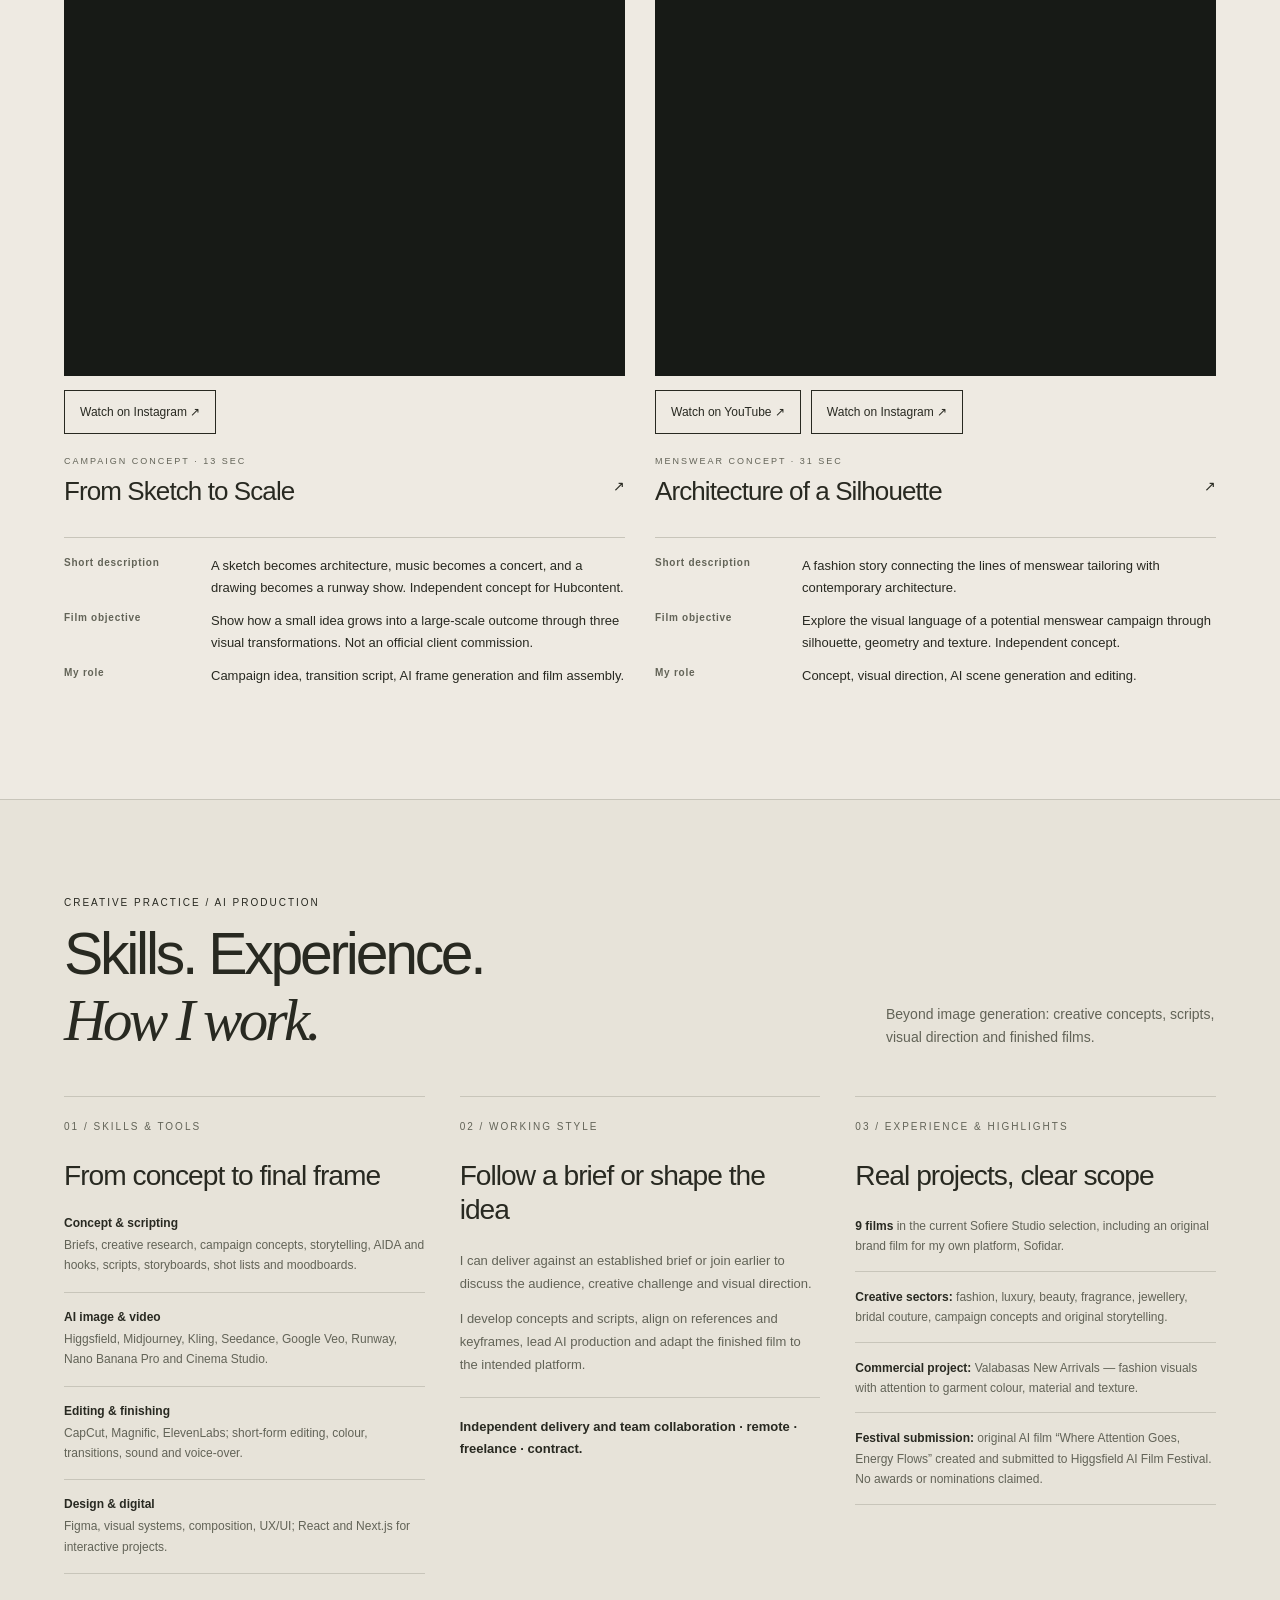
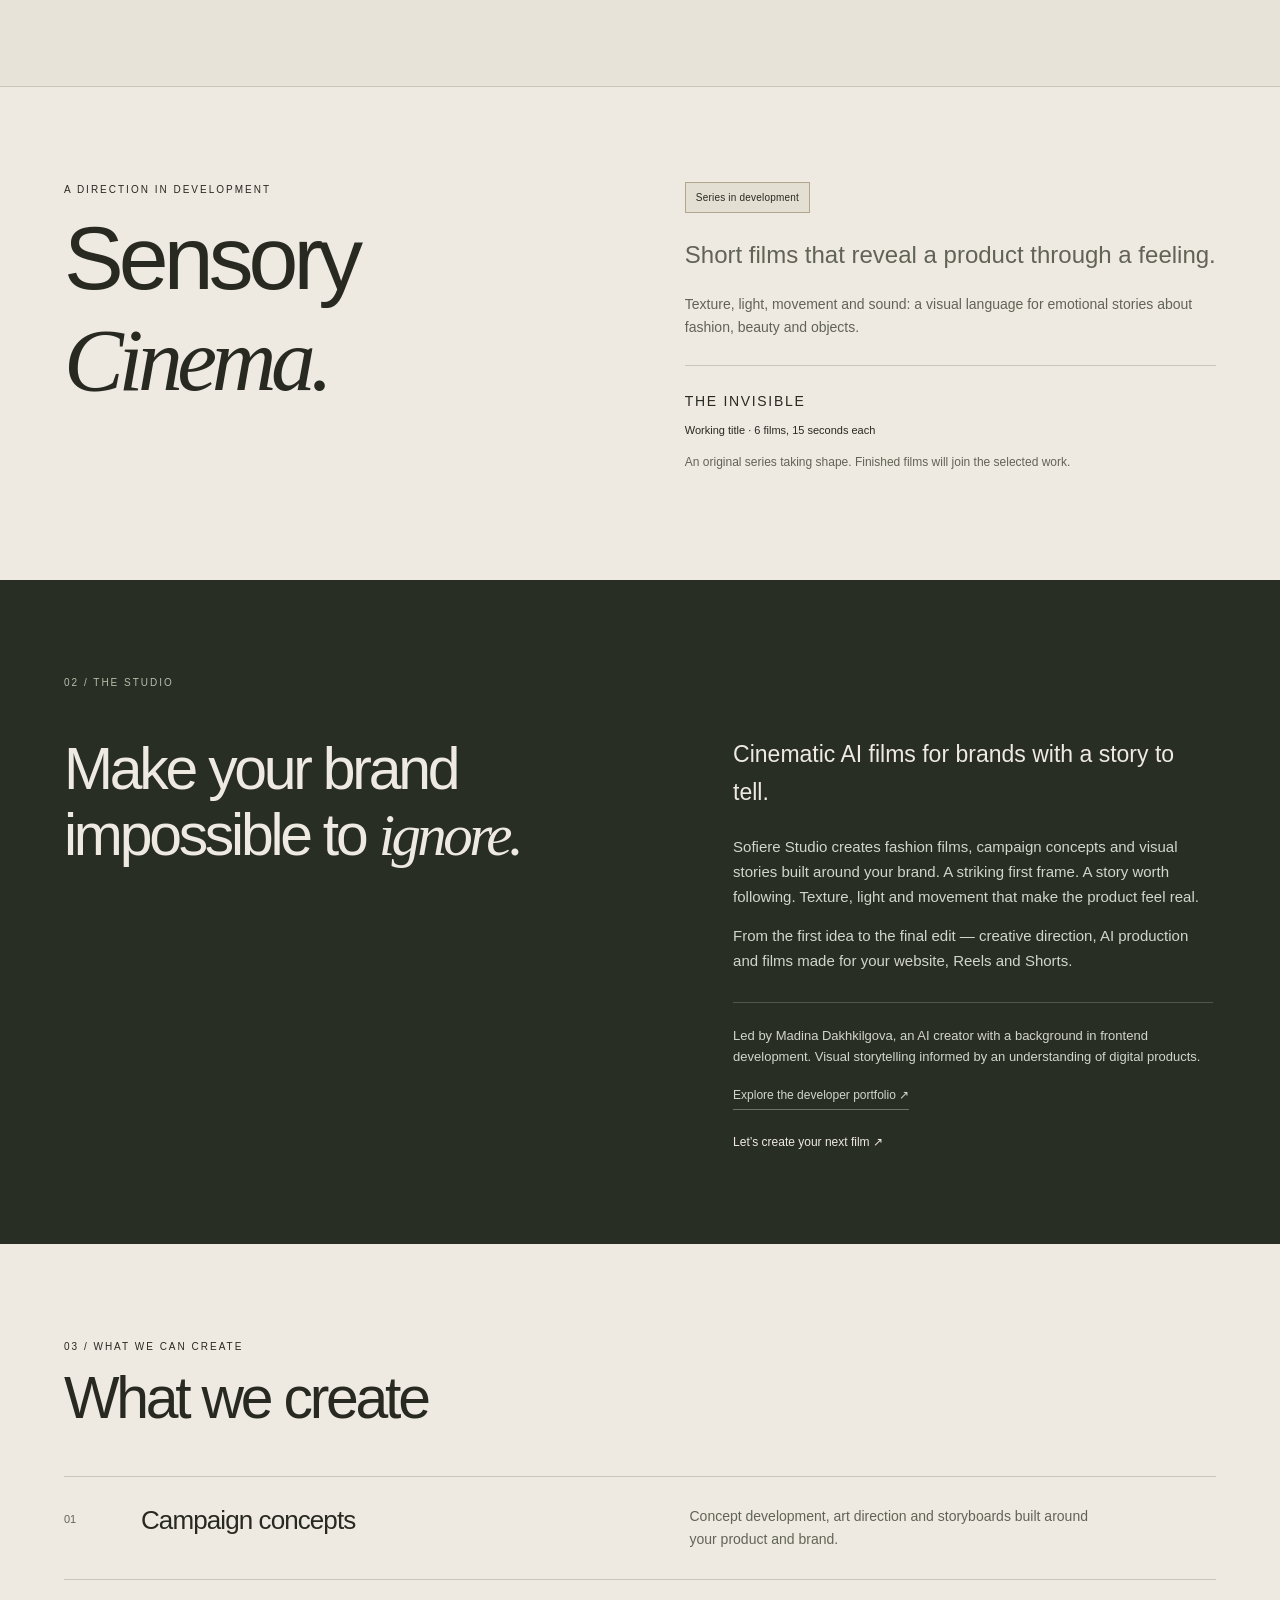
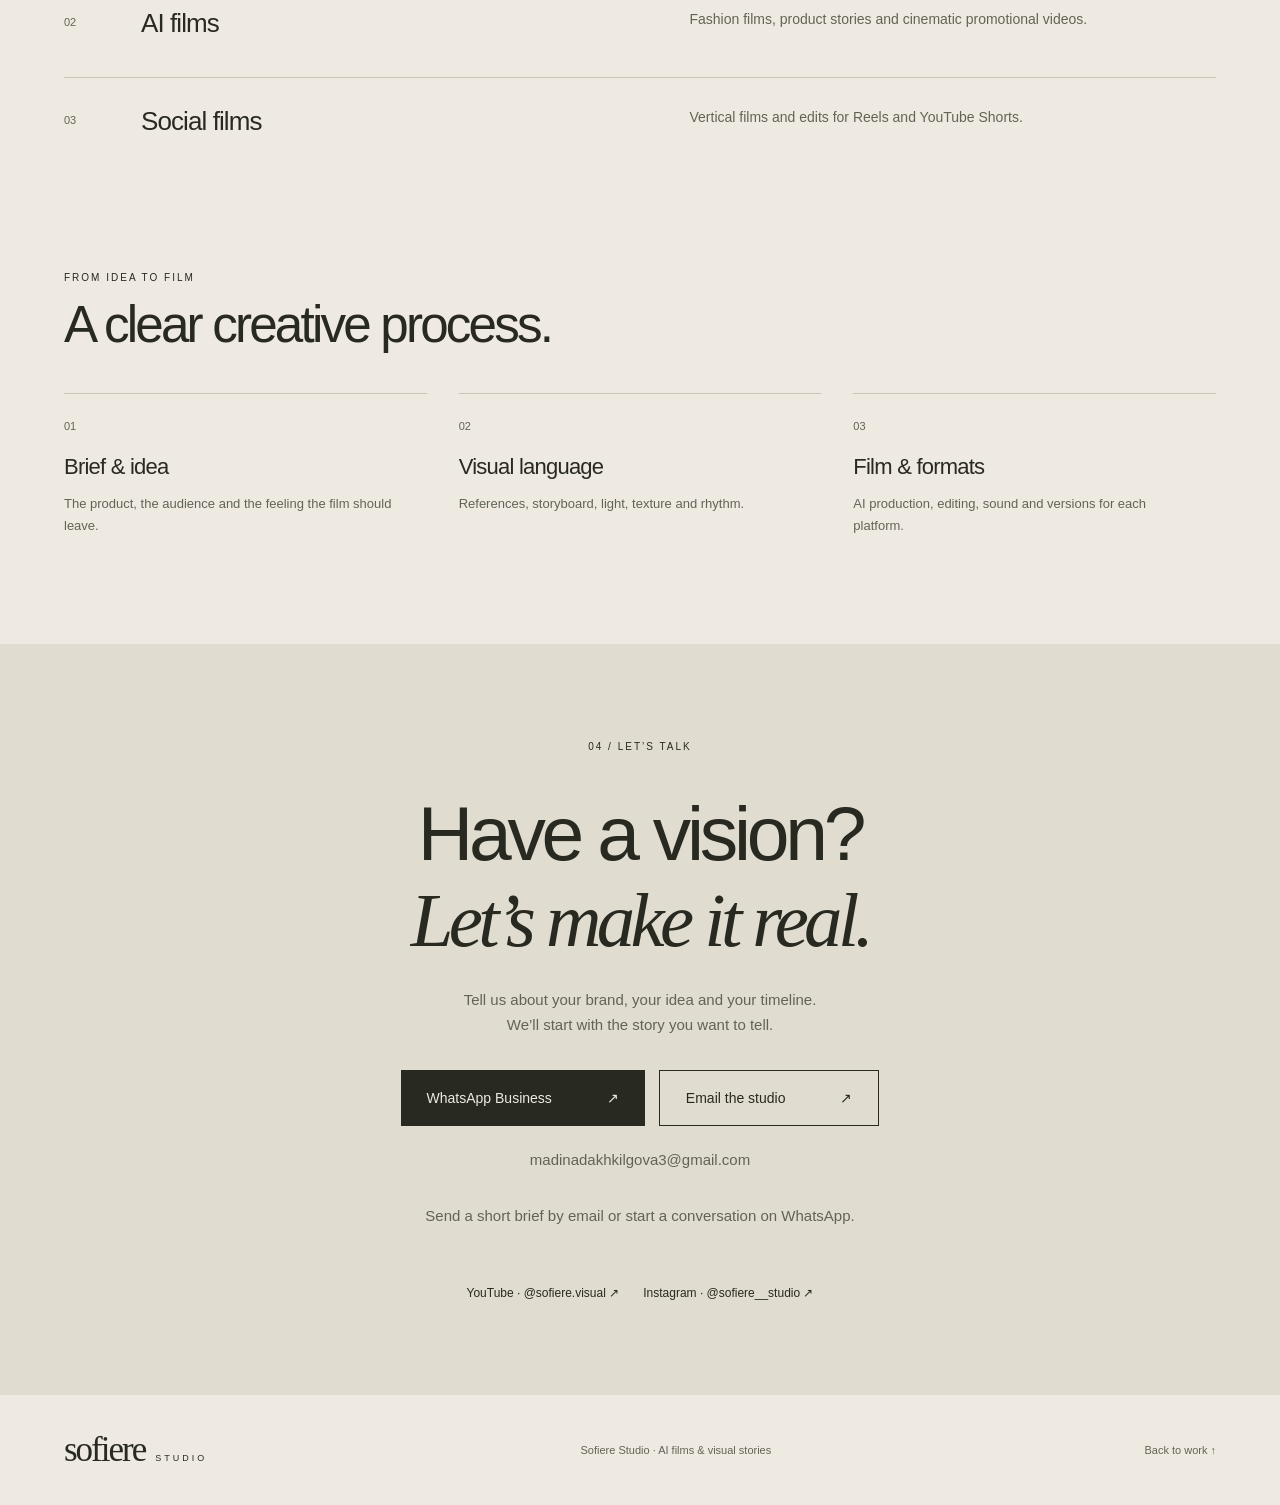
==== commit 36a439f8: "Refresh CSS for skills and experience section (index.html)" ====
--- a/index.html
+++ b/index.html
@@ -12,7 +12,7 @@
 <meta name="theme-color" content="#eeeae2">
 <meta name="description" content="Sofiere Studio — cinematic AI films, fashion stories and campaign concepts. From creative direction to the final edit.">
 <title>Sofiere Studio — AI films & visual stories</title>
-<link rel="stylesheet" href="styles.css?v=20261107-cases">
+<link rel="stylesheet" href="styles.css?v=20261107-skills">
 <script src="site.js" defer></script>
 <link rel="alternate" hreflang="en" href="https://madina-di.github.io/sofiere-studio/">
 <link rel="alternate" hreflang="ru" href="https://madina-di.github.io/sofiere-studio/ru.html">
